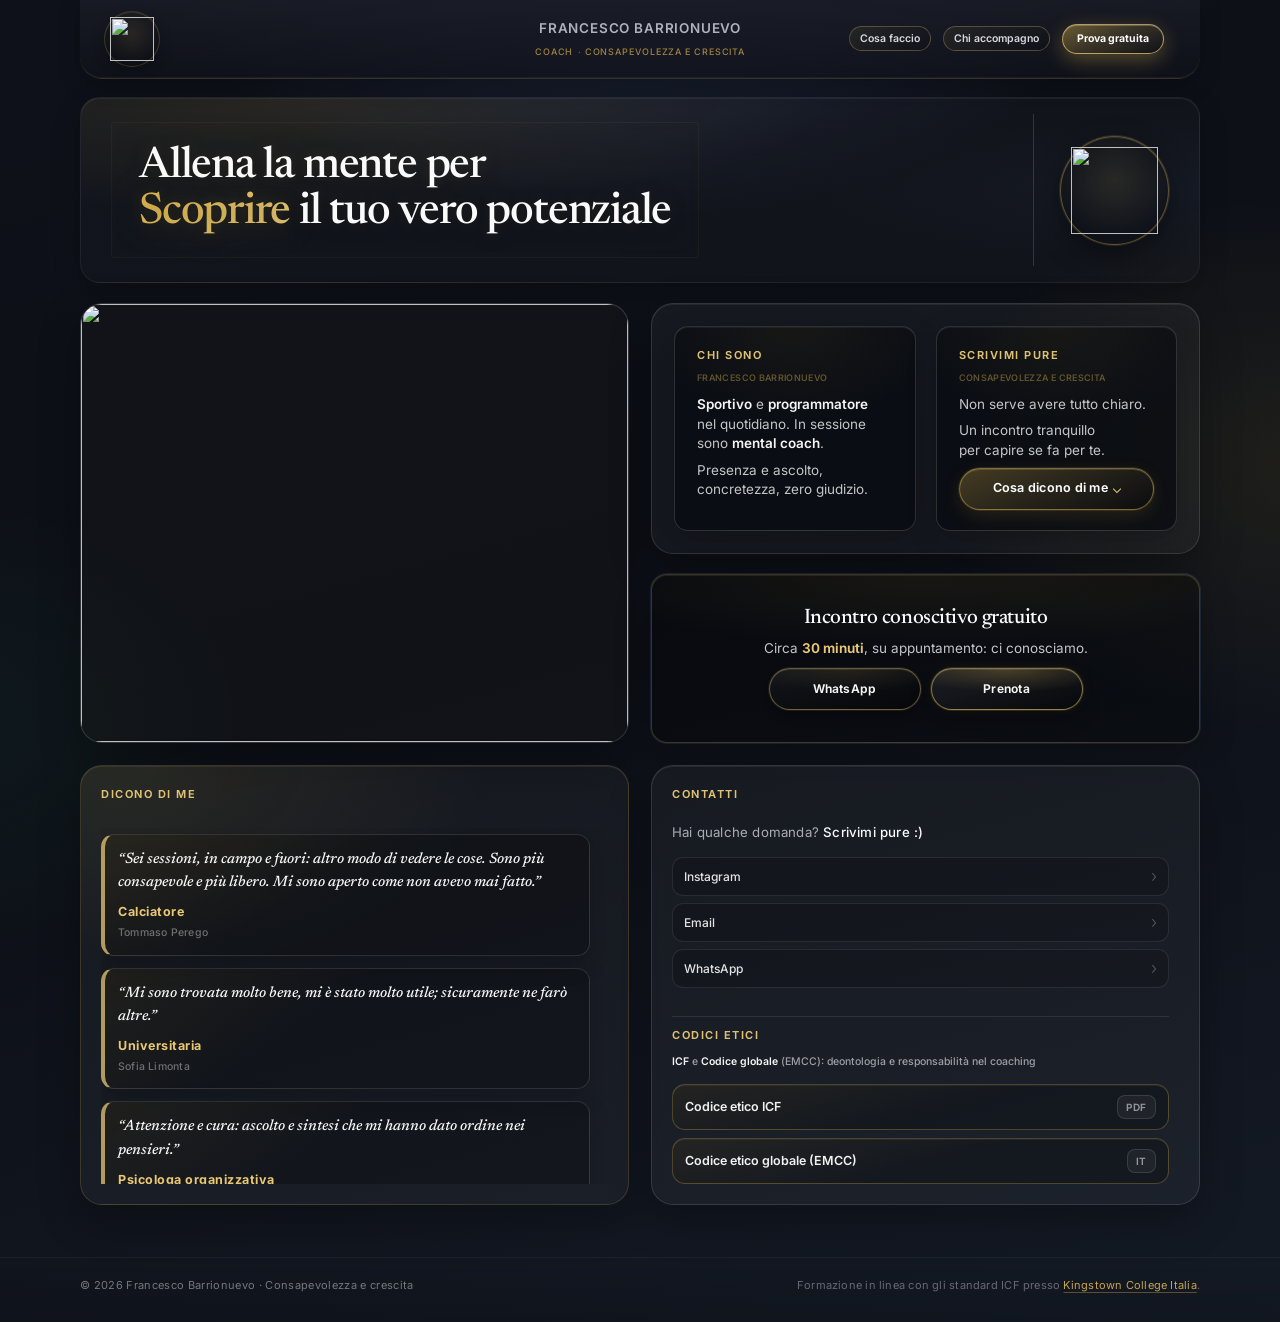
==== index.html @ d9c4b604 "Add files via upload" ====
<!doctype html>
<html lang="it">
  <head>
    <meta charset="UTF-8" />
    <meta name="viewport" content="width=device-width, initial-scale=1.0" />
    <meta
      name="description"
      content="Francesco Barrionuevo Coach: consapevolezza e crescita. Primo incontro conoscitivo gratuito, circa 30 minuti."
    />
    <meta name="theme-color" content="#0e1119" />
    <meta name="color-scheme" content="dark" />
    <meta name="application-name" content="Francesco Barrionuevo Coach" />
    <meta name="apple-mobile-web-app-title" content="Francesco Barrionuevo Coach" />

    <title>Francesco Barrionuevo Coach</title>

    <link rel="manifest" href="./site.webmanifest" />
    <link rel="icon" href="./assets/icon-48.png" type="image/png" sizes="48x48" />
    <link rel="icon" href="./assets/icon-32.png" type="image/png" sizes="32x32" />
    <link rel="icon" href="./assets/favicon.svg" type="image/svg+xml" sizes="any" />
    <link rel="apple-touch-icon" href="./assets/icon-180.png" sizes="180x180" />

    <meta property="og:type" content="website" />
    <meta property="og:url" content="https://francescobarrionuevomentalcoach.netlify.app/" />
    <meta property="og:title" content="Francesco Barrionuevo Coach" />
    <meta property="og:description" content="Francesco Barrionuevo Coach: consapevolezza e crescita. Primo incontro conoscitivo gratuito." />
    <meta property="og:image" content="https://francescobarrionuevomentalcoach.netlify.app/assets/og-share.png?v=3" />
    <meta property="og:image:type" content="image/png" />
    <meta property="og:image:width" content="1200" />
    <meta property="og:image:height" content="630" />
    <meta
      property="og:image:alt"
      content="Francesco Barrionuevo Coach — consapevolezza e crescita"
    />
    <meta name="twitter:card" content="summary_large_image" />
    <meta name="twitter:image" content="https://francescobarrionuevomentalcoach.netlify.app/assets/og-share.png?v=3" />

    <link rel="preconnect" href="https://fonts.googleapis.com" />
    <link rel="preconnect" href="https://fonts.gstatic.com" crossorigin />
    <link
      href="https://fonts.googleapis.com/css2?family=Inter:wght@300;400;500;600&family=Newsreader:opsz,wght@6..72,300;6..72,400;6..72,500&display=swap"
      rel="stylesheet"
    />

    <link rel="stylesheet" href="styles.css" />
  </head>
  <body class="page-poster">
    <a class="skip-link" href="#contenuto">Salta al contenuto</a>

    <header class="site-header site-header--poster">
      <div class="container header-inner">
        <div class="header-brandCluster">
          <a
            class="brand-mark logo-sigillo logo-sigillo--header"
            href="#top"
            aria-label="Francesco Barrionuevo Coach, marchio · inizio pagina"
          >
            <img
              class="brand__logo"
              src="assets/logo-barrionuevo.png"
              alt=""
              width="70"
              height="70"
              decoding="async"
            />
          </a>
          <a class="brand" href="#top" aria-label="Francesco Barrionuevo Coach · inizio pagina">
            <span class="brand__text">
              <span class="brand__name">Francesco Barrionuevo</span>
              <span class="brand__meta">
                <span class="brand__role">Coach</span>
                <span class="brand__metaDot" aria-hidden="true">·</span>
                <span class="brand__tagline">Consapevolezza e crescita</span>
              </span>
            </span>
          </a>
        </div>

        <div class="header-end">
          <button
            type="button"
            class="nav__cta header-cose-cta"
            data-coach-what-open
            aria-haspopup="dialog"
            aria-controls="coachWhatDialog"
          >
            Cosa faccio
          </button>
          <button
            type="button"
            class="nav__cta header-perchi-cta"
            data-coach-audience-open
            aria-haspopup="dialog"
            aria-controls="coachAudienceDialog"
          >
            Chi accompagno
          </button>
          <a class="nav__cta header-prova-cta" href="#agenda" data-prova-gratis>Prova gratuita</a>
          <nav class="nav" aria-label="Navigazione principale">
            <button
              class="nav__toggle"
              type="button"
              aria-expanded="false"
              aria-controls="navMenu"
              aria-label="Apri il menu di navigazione"
            >
              <span class="nav__toggleLabel" data-nav-toggle-label>Menu</span>
              <span class="nav__toggleChevron" aria-hidden="true"></span>
            </button>

            <div
              id="navMenu"
              class="nav__menu nav__menu--sheet"
              data-state="closed"
              role="dialog"
              aria-modal="true"
              aria-label="Menu di navigazione"
            >
              <p class="nav__menu-kicker">Naviga</p>
              <ul class="nav__menu-list">
                <li>
                  <button type="button" class="nav__menu-item" data-coach-what-open>Cosa faccio</button>
                </li>
                <li>
                  <button type="button" class="nav__menu-item" data-coach-audience-open>Chi accompagno</button>
                </li>
                <li><a class="nav__menu-item" href="#dicono-di-me">Dicono di me</a></li>
                <li><a class="nav__menu-item" href="#contatti">Contatti</a></li>
              </ul>
            </div>
          </nav>
        </div>
      </div>
    </header>

    <div class="nav__backdrop" data-nav-backdrop hidden aria-hidden="true"></div>

    <main id="contenuto">
      <section id="top" class="poster">
        <div class="container poster__inner reveal">
          <header class="poster__masthead">
            <div class="poster__hero-lockup">
              <div class="poster__masthead-copy">
                <div class="poster__title-frame" data-title-beam>
                  <h1 class="poster__title">
                    Allena la mente per<br />
                    <span class="accent">Scoprire</span> il tuo vero potenziale
                  </h1>
                </div>
              </div>
              <div class="poster__hero-signature">
                <button
                  type="button"
                  class="poster__masthead-logo-link"
                  data-logo-story-open
                  aria-haspopup="dialog"
                  aria-controls="logoStoryDialog"
                  aria-label="Tocca il logo per scoprirne il significato"
                >
                  <span class="logo-sigillo logo-sigillo--hero">
                    <img
                      class="poster__masthead-logo"
                      src="assets/logo-barrionuevo.png"
                      alt=""
                      width="176"
                      height="176"
                      decoding="async"
                    />
                  </span>
                </button>
              </div>
            </div>
          </header>

          <div class="poster__quad">
            <div class="poster__quad-cell poster__quad-cell--media">
              <div
                class="hero-life-carousel"
                data-hero-life-carousel
                role="region"
                aria-roledescription="carosello"
                aria-label="Foto personale"
                tabindex="0"
              >
                <div class="hero-life-carousel__viewport">
                  <div class="hero-life-carousel__track" data-hero-life-track>
                    <figure class="hero-life-carousel__slide hero-life-carousel__slide--solo">
                      <img
                        src="foto/FraSolitario.jpeg"
                        alt=""
                        width="1200"
                        height="800"
                        loading="eager"
                        decoding="async"
                        fetchpriority="high"
                      />
                    </figure>
                  </div>
                </div>
                <button
                  type="button"
                  class="hero-life-carousel__btn hero-life-carousel__btn--prev"
                  data-hero-life-prev
                  aria-label="Scatto precedente"
                >
                  <span aria-hidden="true">‹</span>
                </button>
                <button
                  type="button"
                  class="hero-life-carousel__btn hero-life-carousel__btn--next"
                  data-hero-life-next
                  aria-label="Scatto successivo"
                >
                  <span aria-hidden="true">›</span>
                </button>
              </div>
            </div>

            <div class="poster__intro-stack">
              <div class="poster__quad-cell poster__quad-cell--intro">
                <div class="poster__intro-scroll">
                  <div class="poster__intro-split">
                    <div class="poster__mini-quad poster__mini-quad--chi">
                      <p class="poster__hint poster__hint--quad poster__hint--intro">Chi sono</p>
                      <div class="poster__mini-quad-body">
                        <div class="poster__mini-quad-lead poster__mini-quad-lead--chi">
                          <span class="poster__mini-quad-role">Francesco Barrionuevo</span>
                        </div>
                        <p class="poster__mini-quad-deck poster__mini-quad-deck--chi">
                          <span class="poster__mini-quad-deck-line"
                            ><span class="poster__mini-quad-deck-w">Sportivo</span> e
                            <span class="poster__mini-quad-deck-w">programmatore</span> nel quotidiano. In sessione sono
                            <span class="poster__mini-quad-deck-w">mental coach</span>.</span>
                          <span class="poster__mini-quad-deck-line">Presenza e ascolto, concretezza, zero giudizio.</span>
                        </p>
                      </div>
                    </div>
                    <div class="poster__mini-quad poster__mini-quad--cosa">
                      <p class="poster__hint poster__hint--quad poster__hint--intro">Scrivimi pure</p>
                      <div class="poster__mini-quad-body">
                        <div class="poster__mini-quad-lead poster__mini-quad-lead--cosa">
                          <span class="poster__mini-quad-role">Consapevolezza e crescita</span>
                        </div>
                        <p class="poster__mini-quad-deck poster__mini-quad-deck--cosa">
                          <span class="poster__mini-quad-deck-line">Non serve avere tutto chiaro.</span>
                          <span class="poster__mini-quad-deck-line">Un incontro tranquillo per capire se fa per te.</span>
                          <a
                            class="poster__tile poster__tile--proof poster__tile--in-deck"
                            href="#dicono-di-me"
                            aria-label="Vai alla sezione Cosa dicono di me"
                          >
                            <span class="poster__tile-proof__inner">
                              <span class="poster__tile-proof__text">Cosa dicono di me</span>
                              <span class="poster__tile-proof__chevron" aria-hidden="true"></span>
                            </span>
                          </a>
                        </p>
                      </div>
                    </div>
                  </div>
                </div>
              </div>
              <div class="poster__intro-agenda">
                <div id="agenda" class="poster__card" aria-labelledby="agenda-heading" tabindex="-1">
                  <p id="agenda-heading" class="poster__card-k">Incontro conoscitivo gratuito</p>
                  <p class="poster__card-sub">
                    Circa <span class="poster__card-sub-w">30 minuti</span>, su appuntamento: ci conosciamo.
                  </p>
                  <div class="poster__card-actions">
                    <a
                      class="poster__tile poster__tile--wa"
                      href="#"
                      data-wa-b64="MzkzNDgzNjQxNDE0"
                      target="_blank"
                      rel="noreferrer"
                      aria-label="Scrivimi su WhatsApp dall’incontro conoscitivo gratuito"
                    >
                      WhatsApp
                    </a>
                    <a
                      class="poster__tile poster__tile--book"
                      href="https://calendar.app.google/RmQDwyRKrJizeZAeA"
                      target="_blank"
                      rel="noreferrer"
                    >
                      Prenota
                    </a>
                  </div>
                </div>
              </div>
            </div>

            <div id="dicono-di-me" class="poster__quad-cell poster__quad-cell--feedback" aria-label="Dicono di me">
              <p class="poster__hint poster__hint--quad" id="feedback-heading">Dicono di me</p>
              <div class="poster__feedback" role="region" aria-labelledby="feedback-heading">
                <figure class="poster__quote">
                  <blockquote>
                    “Sei sessioni, in campo e fuori: altro modo di vedere le cose. Sono più consapevole e più libero. Mi sono aperto come non avevo mai fatto.”
                  </blockquote>
                  <figcaption class="poster__quote-cap">
                    <span class="poster__quote-role">Calciatore</span>
                    <span class="poster__quote-name">Tommaso Perego</span>
                  </figcaption>
                </figure>
                <figure class="poster__quote">
                  <blockquote>
                    “Mi sono trovata molto bene, mi è stato molto utile; sicuramente ne farò altre.”
                  </blockquote>
                  <figcaption class="poster__quote-cap">
                    <span class="poster__quote-role">Universitaria</span>
                    <span class="poster__quote-name">Sofia Limonta</span>
                  </figcaption>
                </figure>
                <figure class="poster__quote">
                  <blockquote>“Attenzione e cura: ascolto e sintesi che mi hanno dato ordine nei pensieri.”</blockquote>
                  <figcaption class="poster__quote-cap">
                    <span class="poster__quote-role">Psicologa organizzativa</span>
                    <span class="poster__quote-name">Francesca</span>
                  </figcaption>
                </figure>
                <figure class="poster__quote">
                  <blockquote>
                    “Presenza vera: si sente che ci tieni, non che ‘è solo un lavoro’. Risultati già da subito.”
                  </blockquote>
                  <figcaption class="poster__quote-cap">
                    <span class="poster__quote-role">Nuotatrice</span>
                    <span class="poster__quote-name">Sofia Bossi</span>
                  </figcaption>
                </figure>
                <figure class="poster__quote">
                  <blockquote>“Sono più felice e ho tolto un peso enorme dentro di me.”</blockquote>
                  <figcaption class="poster__quote-cap">
                    <span class="poster__quote-role">Meccanico</span>
                    <span class="poster__quote-name">Simone Bettonagli</span>
                  </figcaption>
                </figure>
                <figure class="poster__quote">
                  <blockquote>
                    “Da restia ad ascoltata: più nel processo che nel risultato, più presente. Una presenza che non dà nulla per scontato.”
                  </blockquote>
                  <figcaption class="poster__quote-cap">
                    <span class="poster__quote-role">Powerlifter</span>
                    <span class="poster__quote-name">Alice Pozzi</span>
                  </figcaption>
                </figure>
                <figure class="poster__quote">
                  <blockquote>
                    “Francesco è stato molto d’aiuto, non solo per quello che era il mio obiettivo reale nello studio, ma anche come allenatore di vita.”
                  </blockquote>
                  <figcaption class="poster__quote-cap">
                    <span class="poster__quote-role">Studente informatico</span>
                    <span class="poster__quote-name">Gabriele Serughetti</span>
                  </figcaption>
                </figure>
                <figure class="poster__quote">
                  <blockquote>
                    “Conosco Fra da quando siamo piccoli ed ha sempre avuto a cuore l’emotività delle persone. Ho consigliato a diversi amici di intraprendere questo percorso, fatelo anche voi!”
                  </blockquote>
                  <figcaption class="poster__quote-cap">
                    <span class="poster__quote-role">Coach</span>
                    <span class="poster__quote-name">Matteo Daminelli</span>
                  </figcaption>
                </figure>
              </div>
            </div>

            <div id="contatti" class="poster__quad-cell poster__quad-cell--contact poster__contact">
              <p class="poster__hint poster__hint--quad">Contatti</p>
              <p class="poster__contact-invite">
                Hai qualche domanda? <span class="poster__contact-invite-highlight">Scrivimi pure :)</span>
              </p>
              <ul class="poster__contact-list">
                <li>
                  <a
                    class="poster__contact-row poster__contact-row--chevron"
                    href="https://www.instagram.com/frabarrio/"
                    target="_blank"
                    rel="noreferrer"
                    id="instagramLink"
                  >
                    <span class="poster__contact-row-label">Instagram</span>
                  </a>
                </li>
                <li>
                  <a
                    class="poster__contact-row poster__contact-row--chevron"
                    href="#"
                    id="emailLink"
                    data-mail-b64="ZnJhbmNpLmJhcnJpb251ZXZvQGdtYWlsLmNvbQ=="
                    aria-label="Scrivimi via email"
                  >
                    <span class="poster__contact-row-label">Email</span>
                  </a>
                </li>
                <li>
                  <a
                    class="poster__contact-row poster__contact-row--chevron"
                    href="#"
                    id="whatsappLink"
                    data-wa-b64="MzkzNDgzNjQxNDE0"
                    target="_blank"
                    rel="noreferrer"
                    aria-label="Scrivimi su WhatsApp"
                  >
                    <span class="poster__contact-row-label">WhatsApp</span>
                  </a>
                </li>
              </ul>

              <div id="codici-etici" class="poster__contact-contract" aria-label="Codici etici professionali">
                <p class="poster__hint poster__hint--quad poster__hint--contract-inline">Codici etici</p>
                <div class="poster__contract">
                  <p class="poster__contract-lead">
                    <span class="poster__contract-lead-w">ICF</span> e
                    <span class="poster__contract-lead-w">Codice globale</span> (EMCC): deontologia e responsabilità
                    nel coaching
                  </p>
                  <div class="poster__contract-cta-stack">
                    <a
                      class="poster__contract-cta"
                      href="https://www.coachingfederation.it/wp-content/uploads/2025/05/Codice-Etico-ICF-2025-Ita.pdf"
                      target="_blank"
                      rel="noopener noreferrer"
                      aria-label="Scarica o apri il Codice etico ICF 2025 in italiano (PDF, nuova scheda)"
                    >
                      <span class="poster__contract-cta-label">Codice etico ICF</span>
                      <span class="poster__contract-cta-badge">PDF</span>
                    </a>
                    <a
                      class="poster__contract-cta"
                      href="https://www.emccitalia.it/codice-etico/"
                      target="_blank"
                      rel="noopener noreferrer"
                      aria-label="Apri il Codice etico globale in italiano su EMCC Italia (nuova scheda)"
                    >
                      <span class="poster__contract-cta-label">Codice etico globale (EMCC)</span>
                      <span class="poster__contract-cta-badge">IT</span>
                    </a>
                  </div>
                </div>
              </div>
            </div>

          </div>
        </div>
      </section>
    </main>

    <footer class="footer footer--poster">
      <div class="container footer-inner footer-inner--poster">
        <p class="footer__small footer__poster-copy">
          © <span id="year"></span> Francesco Barrionuevo · Consapevolezza e crescita
        </p>
        <p class="footer__small footer__poster-school">
          Formazione in linea con gli standard ICF presso&nbsp;<a
            class="footer__school-link"
            href="https://kingstowncollege.it/"
            target="_blank"
            rel="noreferrer"
            >Kingstown College Italia</a>.
        </p>
      </div>
    </footer>

    <dialog id="logoStoryDialog" class="logo-story" aria-labelledby="logoStoryTitle" aria-describedby="logoStoryDesc">
      <button type="button" class="logo-story__close" data-logo-story-close aria-label="Chiudi">
        <span aria-hidden="true">×</span>
      </button>
      <div class="logo-story__layout">
        <figure class="logo-story__figure">
          <img
            class="logo-story__img"
            src="assets/logo-barrionuevo.png"
            alt=""
            width="240"
            height="240"
            decoding="async"
          />
        </figure>
        <div class="logo-story__copy" id="logoStoryDesc">
          <p class="logo-story__kicker">Il logo</p>
          <h2 id="logoStoryTitle" class="logo-story__title">Movimento, slancio, obiettivo</h2>
          <p class="logo-story__lead">
            Una persona in movimento che punta a un traguardo e ci arriva: non per caso, ma con impegno e continuità.
          </p>
          <ul class="logo-story__points">
            <li>
              <strong>La figura dorata</strong> sei tu nel fare: presenza, azione, nessuna posa fissa.
            </li>
            <li>
              <strong>L’arco blu</strong> è lo slancio, la spinta che nasce dal lavoro quotidiano, anche quando è faticoso.
            </li>
            <li>
              <strong>Il punto in alto</strong> è l’obiettivo: chiaro, lontano abbastanza da richiedere un percorso, vicino abbastanza da sentirlo possibile.
            </li>
          </ul>
          <p class="logo-story__close-note">
            È il filo che unisce sport, studio e coaching: mettere la mente in movimento verso ciò che conta, fino a raggiungerlo.
          </p>
        </div>
      </div>
    </dialog>

    <dialog id="coachWhatDialog" class="logo-story logo-story--solo" aria-labelledby="coachWhatTitle" aria-describedby="coachWhatDesc">
      <button type="button" class="logo-story__close" data-coach-what-close aria-label="Chiudi">
        <span aria-hidden="true">×</span>
      </button>
      <div class="logo-story__solo" id="coachWhatDesc">
        <section class="logo-story__section logo-story__section--what" aria-labelledby="coachWhatTitle">
          <p class="logo-story__kicker">Il coaching</p>
          <h2 id="coachWhatTitle" class="logo-story__title">Cosa faccio</h2>
          <p class="logo-story__lead logo-story__lead--panel">
            Ti accompagno a scoprire il tuo <strong>vero potenziale</strong>, nella vita di tutti i giorni.
          </p>
          <div class="logo-story__what-grid">
            <article class="logo-story__what-card logo-story__what-card--scope">
              <span class="logo-story__what-tag">Cos’è</span>
              <p class="logo-story__what-copy">
                Non è terapia né consulenza: lavoriamo sul presente e sul futuro, con obiettivi e passi concreti.
              </p>
            </article>
            <article class="logo-story__what-card logo-story__what-card--focus">
              <span class="logo-story__what-tag">Al centro</span>
              <p class="logo-story__what-copy">
                Come mental coach metto al centro la <strong>mente in azione</strong>:
              </p>
              <ul class="logo-story__what-pillars" aria-label="Aree di lavoro">
                <li>focus</li>
                <li>fiducia</li>
                <li>pressione</li>
                <li>abitudini</li>
                <li>scelte</li>
              </ul>
            </article>
          </div>
          <p class="logo-story__text logo-story__text--last logo-story__text--note logo-story__text--partnership">
            Il coaching è una partnership: insieme definiamo dove vuoi arrivare e come muoverti per farlo davvero.
          </p>
        </section>
      </div>
    </dialog>

    <dialog id="coachAudienceDialog" class="logo-story logo-story--solo" aria-labelledby="coachAudienceTitle" aria-describedby="coachAudienceDesc">
      <button type="button" class="logo-story__close" data-coach-audience-close aria-label="Chiudi">
        <span aria-hidden="true">×</span>
      </button>
      <div class="logo-story__solo" id="coachAudienceDesc">
        <section class="logo-story__section logo-story__section--audience" aria-labelledby="coachAudienceTitle">
          <p class="logo-story__kicker">Chi accompagno</p>
          <h2 id="coachAudienceTitle" class="logo-story__title">Ambienti diversi, stesso metodo</h2>
          <p class="logo-story__lead logo-story__lead--panel">
            Lavoro con persone in contesti molto diversi, sport, studio, lavoro: ciò che cambia è la
            situazione, non il bisogno di <strong>chiarezza</strong> e <strong>slancio</strong>.
          </p>
          <ul class="logo-story__audience" aria-label="Esempi di percorsi">
            <li class="logo-story__audience-item logo-story__audience-item--sport">
              <span class="logo-story__audience-tag">Sport e squadra</span>
              <span class="logo-story__audience-desc">Calciatori, atleti, chi vive la pressione del risultato</span>
            </li>
            <li class="logo-story__audience-item logo-story__audience-item--study">
              <span class="logo-story__audience-tag">Università e studio</span>
              <span class="logo-story__audience-desc">Studenti, esami, organizzazione e motivazione</span>
            </li>
            <li class="logo-story__audience-item logo-story__audience-item--work">
              <span class="logo-story__audience-tag">Lavoro e organizzazioni</span>
              <span class="logo-story__audience-desc">Professionisti, team, ruoli e responsabilità</span>
            </li>
            <li class="logo-story__audience-item logo-story__audience-item--shift">
              <span class="logo-story__audience-tag">Scelte e transizioni</span>
              <span class="logo-story__audience-desc">Quando serve mettere ordine prima di decidere</span>
            </li>
          </ul>
          <p class="logo-story__text logo-story__text--last logo-story__text--note">
            Non serve avere un «problema»: basta voler migliorare qualcosa che già senti importante.
          </p>
        </section>
      </div>
    </dialog>

<div id="chemistryBackdrop" class="chemistry-backdrop" hidden aria-hidden="true"></div>
    <div
      id="chemistryAnnounce"
      class="chemistry-announce"
      role="status"
      aria-live="polite"
      aria-atomic="true"
      hidden
    ></div>

    <script src="script.js" defer></script>
  </body>
</html>
---- styles.css ----
.photo-float {
  margin: 0;
  border-radius: var(--radius2);
  overflow: hidden;
  border: 1px solid rgba(255, 255, 255, 0.12);
  background: rgba(255, 255, 255, 0.03);
  box-shadow: var(--shadow);
  aspect-ratio: 16 / 10;
}

.photo-float__img {
  display: block;
  width: 100%;
  height: 100%;
  object-fit: cover;
  object-position: 50% 35%;
  filter: saturate(1.05) contrast(1.02);
}

.photo-float--steps {
  width: min(820px, 100%);
  margin: 12px auto 10px;
  aspect-ratio: 16 / 9;
}

.photo-float--wide {
  width: min(680px, 100%);
  margin: 12px auto 0;
  aspect-ratio: 16 / 9;
}

#chi-sono .photo-float--wide {
  margin-top: 12px;
}

.stack {
  display: grid;
  gap: 14px;
  align-content: start;
}

/* Chi sono: allineamento visivo (niente “scalini”) */
#chi-sono .section-head,
#chi-sono .stack {
  margin-top: 0;
}

#chi-sono .card p:first-child {
  margin-top: 0;
}

#chi-sono .card p:last-child {
  margin-bottom: 0;
}

.feedback-media {
  display: grid;
  justify-items: start;
  margin: 12px 0 2px;
}

/* Place the image directly under the "Chi sono" section */
#chi-sono .photo-float--wide {
  margin-top: 12px;
}

.photo-float__img--group {
  object-position: 50% 30%;
}

.photo-float__img--action {
  object-position: 48% 55%;
}

@media (max-width: 920px) {
  .photo-float {
    aspect-ratio: 16 / 11;
  }
  .photo-float--steps {
    width: 100%;
    margin: 14px 0 10px;
    aspect-ratio: 16 / 10;
  }
  .photo-float--wide {
    width: 100%;
    margin-top: 12px;
    aspect-ratio: 16 / 10;
  }
  .feedback-media {
    margin-top: 10px;
  }
}
/* Minimal, calm, modern. */
:root {
  /* Warm dark theme */
  /* Dark, but not black (more "clear mind") */
  --bg: #0e1119;
  --bg2: #141a25;
  --card: rgba(255, 255, 255, 0.06);
  --card2: rgba(255, 255, 255, 0.09);
  --text: rgba(255, 255, 255, 0.92);
  --muted: rgba(255, 255, 255, 0.72);
  --muted2: rgba(255, 255, 255, 0.56);
  --border: rgba(255, 255, 255, 0.12);
  --shadow: 0 18px 50px rgba(0, 0, 0, 0.45);
  --bar-bg: rgba(7, 6, 5, 0.62);

  /* Accents (warm, readable on dark) */
  --accent: #e0b84e; /* oro caldo */
  --accent2: #f1d07a; /* oro chiaro */
  --accent3: #1f8a7a;
  --good: #39d39b;
  --warn: #e0b84e;
  --hot: #e05252;

  --radius: 18px;
  --radius2: 26px;
  --container: 1120px;

  --sans: Inter, system-ui, -apple-system, Segoe UI, Roboto, Arial, sans-serif;
  --serif: Newsreader, ui-serif, Georgia, "Times New Roman", serif;
}

*,
*::before,
*::after {
  box-sizing: border-box;
}

html {
  scroll-behavior: smooth;
  background-color: var(--bg2);
}

body {
  margin: 0;
  font-family: var(--sans);
  color: var(--text);
  background: radial-gradient(1200px 900px at 15% -10%, rgba(122, 162, 255, 0.22), transparent 60%),
    radial-gradient(900px 700px at 92% 10%, rgba(31, 138, 122, 0.16), transparent 60%),
    radial-gradient(900px 700px at 85% 0%, rgba(224, 184, 78, 0.18), transparent 55%),
    linear-gradient(180deg, var(--bg), var(--bg2));
  min-height: 100vh;
  line-height: 1.6;
}

a {
  color: inherit;
  text-decoration: none;
}

.link {
  color: rgba(241, 208, 122, 0.92);
  text-decoration: underline;
  text-underline-offset: 3px;
}

.link:hover {
  color: rgba(241, 208, 122, 1);
}

.link--subtle {
  font-size: 13px;
  color: rgba(255, 255, 255, 0.62);
  text-decoration: none;
}

.link--subtle:hover {
  color: rgba(241, 208, 122, 0.95);
  text-decoration: underline;
  text-underline-offset: 3px;
}

strong {
  font-weight: 700;
  color: rgba(255, 255, 255, 0.96);
}

/* More visible emphasis on dark background (subtle highlight) */
strong {
  text-shadow: 0 0 18px rgba(224, 184, 78, 0.12);
}

.container {
  width: min(var(--container), calc(100% - 44px));
  margin: 0 auto;
}

.skip-link {
  position: absolute;
  left: -9999px;
  top: 0;
  background: #000;
  color: #fff;
  padding: 10px 12px;
  border-radius: 12px;
  z-index: 999;
}
.skip-link:focus {
  left: 14px;
  top: 14px;
}

.site-header {
  position: sticky;
  top: 0;
  z-index: 50;
  background: var(--bar-bg);
  border-bottom: 1px solid rgba(255, 255, 255, 0.08);
  backdrop-filter: blur(12px);
}

.header-inner {
  display: flex;
  align-items: center;
  justify-content: space-between;
  padding: 11px 0;
}

.brand {
  display: inline-flex;
  gap: 7px;
  align-items: center;
}

.brand__logo {
  width: 40px;
  height: 40px;
  display: inline-block;
  object-fit: contain;
  opacity: 0.98;
}

.brand__text {
  display: flex;
  flex-direction: column;
  align-items: flex-start;
  gap: 3px;
  min-width: 0;
  line-height: 1.22;
}

.brand__name {
  margin: 0;
  padding: 0;
  font-family: var(--sans);
  font-weight: 600;
  font-size: 13px;
  letter-spacing: 0.06em;
  text-transform: uppercase;
  color: rgba(255, 255, 255, 0.97);
  white-space: nowrap;
}

.brand__meta {
  display: inline-flex;
  align-items: center;
  flex-wrap: wrap;
  gap: 0 5px;
  font-family: var(--sans);
  font-size: 11px;
  font-weight: 500;
  letter-spacing: 0.11em;
  text-transform: uppercase;
  color: rgba(255, 255, 255, 0.48);
}

.brand__metaDot {
  color: rgba(224, 184, 78, 0.65);
  font-weight: 400;
  letter-spacing: 0;
  text-transform: none;
  padding: 0 1px;
  font-size: 1.15em;
  line-height: 1;
}

.brand__role {
  margin: 0;
  padding: 0;
  border: none;
  background: none;
  border-radius: 0;
  font: inherit;
  color: rgba(255, 255, 255, 0.58);
  white-space: nowrap;
}

.brand__tagline {
  margin: 0;
  padding: 0;
  font: inherit;
  color: rgba(255, 255, 255, 0.46);
  white-space: nowrap;
}

.nav {
  display: flex;
  align-items: center;
  gap: 12px;
}

.nav__toggle {
  display: none;
  align-items: center;
  gap: 10px;
  border: 1px solid rgba(255, 255, 255, 0.14);
  background: rgba(255, 255, 255, 0.04);
  color: rgba(255, 255, 255, 0.86);
  padding: 10px 12px;
  border-radius: 999px;
  cursor: pointer;
}

.nav__toggleIcon {
  width: 18px;
  height: 2px;
  background: rgba(255, 255, 255, 0.78);
  display: inline-block;
  position: relative;
}
.nav__toggleIcon::before,
.nav__toggleIcon::after {
  content: "";
  position: absolute;
  left: 0;
  width: 18px;
  height: 2px;
  background: rgba(255, 255, 255, 0.78);
}
.nav__toggleIcon::before {
  top: -6px;
}
.nav__toggleIcon::after {
  top: 6px;
}

/* Pulsante menu mobile: testo + chevron (niente hamburger) */
.nav__toggleChevron {
  width: 7px;
  height: 7px;
  flex-shrink: 0;
  border-right: 1.5px solid currentColor;
  border-bottom: 1.5px solid currentColor;
  transform: rotate(45deg) translateY(-1px);
  transition: transform 0.22s ease;
  opacity: 0.9;
}

.nav__toggle[aria-expanded="true"] .nav__toggleChevron {
  transform: rotate(-135deg) translateY(1px);
}

.nav__backdrop {
  position: fixed;
  inset: 0;
  /* Sotto header (50): scurisce solo il contenuto, non barra né tendina */
  z-index: 45;
  border: none;
  padding: 0;
  margin: 0;
  background: linear-gradient(
    175deg,
    rgba(6, 9, 18, 0.42) 0%,
    rgba(2, 4, 10, 0.5) 45%,
    rgba(2, 4, 10, 0.56) 100%
  );
  backdrop-filter: blur(5px);
  -webkit-backdrop-filter: blur(5px);
  cursor: pointer;
}

.nav__backdrop[hidden] {
  display: none !important;
}

body.nav-sheet-open {
  overflow: hidden;
}

/* Menu aperto: barra e tendina sopra il velo, barra nitida */
body.page-poster.nav-sheet-open .site-header--poster {
  z-index: 56;
  background: linear-gradient(180deg, rgba(22, 24, 34, 0.97) 0%, rgba(14, 16, 24, 0.96) 100%);
  backdrop-filter: blur(16px);
  -webkit-backdrop-filter: blur(16px);
  box-shadow:
    0 8px 28px rgba(0, 0, 0, 0.35),
    inset 0 -1px 0 rgba(224, 184, 78, 0.12);
}

body.page-poster .nav__backdrop:not([hidden]) {
  display: block !important;
  z-index: 45;
  background: linear-gradient(
    175deg,
    rgba(8, 11, 20, 0.38) 0%,
    rgba(2, 4, 10, 0.48) 50%,
    rgba(2, 4, 10, 0.54) 100%
  );
  backdrop-filter: blur(6px);
  -webkit-backdrop-filter: blur(6px);
  animation: navBackdropIn 0.3s ease-out;
}

/* Blocco scroll pagina sotto modali / menu (telefono, soprattutto iOS) */
html.site-scroll-lock,
body.site-scroll-lock {
  overflow: hidden;
  overscroll-behavior: none;
}

body.site-scroll-lock {
  position: fixed;
  width: 100%;
  left: 0;
  right: 0;
}

/* Telefono: niente body position:fixed (rompe il menu fixed su iOS dopo anchor #) */
@media (max-width: 1099px) {
  body.site-scroll-lock {
    position: relative;
    top: auto !important;
    width: 100%;
  }
}

.logo-story[open] {
  overscroll-behavior: contain;
  -webkit-overflow-scrolling: touch;
}

.nav__menu--sheet .nav__menu-kicker {
  margin: 0 0 10px;
  padding: 0 4px;
  font-size: 10px;
  font-weight: 650;
  letter-spacing: 0.16em;
  text-transform: uppercase;
  color: rgba(224, 184, 78, 0.72);
}

.nav__menu--sheet .nav__menu-list {
  list-style: none;
  margin: 0;
  padding: 0;
  display: flex;
  flex-direction: column;
  gap: 0;
}

.nav__menu--sheet .nav__menu-list li {
  margin: 0;
  border-bottom: 1px solid rgba(255, 255, 255, 0.08);
}

.nav__menu--sheet .nav__menu-list li:last-child {
  border-bottom: none;
}

.nav__menu--sheet .nav__menu-item {
  display: flex;
  align-items: center;
  width: 100%;
  min-height: 42px;
  padding: 10px 6px 10px 10px;
  border: none;
  border-radius: 0;
  background: transparent;
  font-family: var(--sans);
  font-size: 14px;
  font-weight: 500;
  letter-spacing: 0.01em;
  line-height: 1.3;
  color: rgba(255, 255, 255, 0.92);
  text-decoration: none;
  text-align: left;
  cursor: pointer;
  appearance: none;
  -webkit-appearance: none;
  box-sizing: border-box;
  transition: color 0.15s ease, padding-left 0.15s ease;
}

.nav__menu--sheet .nav__menu-item::before {
  content: "";
  width: 3px;
  height: 1.1em;
  margin-right: 10px;
  border-radius: 2px;
  background: transparent;
  flex-shrink: 0;
  transition: background 0.15s ease;
}

.nav__menu--sheet .nav__menu-item:hover,
.nav__menu--sheet .nav__menu-item:focus-visible {
  color: rgba(241, 208, 122, 0.98);
  padding-left: 14px;
  outline: none;
}

.nav__menu--sheet .nav__menu-item:hover::before,
.nav__menu--sheet .nav__menu-item:focus-visible::before {
  background: rgba(241, 208, 122, 0.85);
}

.nav__menu {
  display: flex;
  align-items: center;
  gap: 18px;
}

.nav__link {
  font-size: 13px;
  color: rgba(255, 255, 255, 0.78);
  padding: 8px 10px;
  border-radius: 999px;
}
.nav__link:hover {
  background: rgba(255, 255, 255, 0.05);
  color: rgba(255, 255, 255, 0.92);
}

.nav__cta {
  font-size: 13px;
  padding: 10px 14px;
  border-radius: 999px;
  border: 1px solid rgba(199, 180, 138, 0.35);
  background: linear-gradient(135deg, rgba(199, 180, 138, 0.18), rgba(199, 180, 138, 0.08));
  color: rgba(255, 255, 255, 0.92);
}
.nav__cta:hover {
  border-color: rgba(199, 180, 138, 0.55);
}

.hero {
  padding: 64px 0 14px;
}

.hero--minimal {
  padding: 28px 0 6px;
}

.hero-simple {
  max-width: min(768px, 100%);
  margin: 0 auto;
  text-align: center;
}

.hero-simple__eyebrow {
  margin-bottom: 4px;
}

.hero-simple .hero-title {
  margin-left: auto;
  margin-right: auto;
}

.hero--minimal .hero-title--compact {
  font-size: clamp(26px, 4vw, 42px);
  margin: 0 0 6px;
  line-height: 1.07;
}

.hero-simple__tagline {
  margin: 0 auto 10px;
  font-size: 14px;
  line-height: 1.45;
  color: rgba(255, 255, 255, 0.78);
  max-width: 52ch;
}

.hero-simple__media {
  margin: 0 auto 12px;
  width: 100%;
}

@media (min-width: 480px) {
  .hero-simple__media {
    margin-left: -12px;
    margin-right: -12px;
    width: calc(100% + 24px);
    max-width: none;
  }
}

.hero-life-carousel {
  position: relative;
  outline: none;
  width: 100%;
  min-width: 0;
}

.hero-life-carousel:focus-visible {
  box-shadow: 0 0 0 2px rgba(224, 184, 78, 0.55);
  border-radius: 17px;
}

.hero-life-carousel__viewport {
  border-radius: 16px;
  overflow-x: hidden;
  overflow-y: hidden;
  scroll-behavior: auto;
  width: 100%;
  min-width: 0;
  display: flex;
  flex-direction: column;
  align-items: flex-start;
  border: 1px solid rgba(255, 255, 255, 0.12);
  background: radial-gradient(120% 180% at 50% 40%, rgba(35, 42, 58, 0.55), rgba(8, 10, 16, 0.92));
  box-shadow: 0 12px 36px rgba(0, 0, 0, 0.3);
}

.hero-life-carousel__track {
  display: flex;
  flex-direction: row;
  flex-wrap: nowrap;
  width: max-content;
  min-width: 0;
  min-height: 0;
  backface-visibility: hidden;
}

@media (prefers-reduced-motion: reduce) {
  .hero-life-carousel__viewport {
    scroll-behavior: auto;
  }
}

.hero-life-carousel__slide {
  flex: 0 0 100%;
  min-width: 100%;
  margin: 0;
  position: relative;
  height: clamp(104px, 18vw, 156px);
  overflow: hidden;
  box-sizing: border-box;
}

.hero-life-carousel__slide img {
  position: absolute;
  inset: 0;
  display: block;
  width: 100%;
  height: 100%;
  object-fit: cover;
  object-position: center center;
}

.hero-life-carousel__slide--field,
.hero-life-carousel__slide--credit,
.hero-life-carousel__slide--family {
  position: relative;
}

.hero-life-carousel__slide--credit img {
  object-fit: contain;
  background: #0a0c14;
}

/* Fascia solo dietro la scritta (altezza ≈ caption); non estendersi sulla foto */
.hero-life-carousel__field-badge,
.hero-life-carousel__couple-badge,
.hero-life-carousel__family-badge,
.hero-life-carousel__solo-badge,
.hero-life-carousel__credit-badge {
  position: absolute;
  left: 0;
  right: 0;
  bottom: 0;
  z-index: 2;
  margin: 0;
  padding: 9px 13px 8px;
  font-size: clamp(10px, 0.82vw, 11px);
  font-weight: 650;
  letter-spacing: 0.08em;
  text-transform: uppercase;
  text-align: center;
  color: rgba(255, 255, 255, 0.98);
  background: none;
  isolation: isolate;
  line-height: 1.35;
  text-shadow:
    0 1px 2px rgba(0, 0, 0, 0.92),
    0 1px 12px rgba(0, 0, 0, 0.55);
  pointer-events: none;
}

/* Didascalie in forma naturale (es. «Amore», «Riflettendo», «Squadra e gruppo») */
.hero-life-carousel__badge--sentence {
  text-transform: none;
  letter-spacing: 0.05em;
  font-weight: 600;
}

.hero-life-carousel__field-badge::before,
.hero-life-carousel__couple-badge::before,
.hero-life-carousel__family-badge::before,
.hero-life-carousel__solo-badge::before,
.hero-life-carousel__credit-badge::before {
  content: "";
  position: absolute;
  inset: 0;
  z-index: -1;
  border-radius: 0;
  background: linear-gradient(
    to top,
    rgba(0, 0, 0, 0.62) 0%,
    rgba(0, 0, 0, 0.28) 34%,
    rgba(0, 0, 0, 0.04) 68%,
    rgba(0, 0, 0, 0) 100%
  );
  backdrop-filter: blur(6px);
  -webkit-backdrop-filter: blur(6px);
  pointer-events: none;
}

.hero-life-carousel__slide--field img,
.hero-life-carousel__slide--couple img,
.hero-life-carousel__slide--family img,
.hero-life-carousel__slide--solo img,
.hero-life-carousel__slide--credit img {
  z-index: 0;
}

/* Calcio: inquadra solo il soggetto a sinistra (compagno avversario fuori campo) */
.hero-life-carousel__slide--field img {
  left: 0;
  top: 0;
  right: auto;
  bottom: 0;
  width: 200%;
  max-width: none;
  height: 100%;
  object-fit: cover;
  object-position: 26% 48%;
}

/* Coppia: centratura nel ritaglio (striscia/quadrante hero) */
.hero-life-carousel__slide--couple img {
  object-position: 50% 43%;
}

/* Famiglia: cover + ancoraggio a destra → si taglia la parte vuota a sinistra nella JPEG, gruppo più centrato nel quadrante */
.hero-life-carousel__slide--family img {
  object-fit: cover;
  object-position: 86% 44%;
  transform: none;
}

/* Momento di riflessione: soggetto e fulcro visivo al centro, leggero rialzo per il crop orizzontale */
.hero-life-carousel__slide--solo img {
  object-position: 50% 41%;
}

.hero-life-carousel__slide--group img {
  object-position: 50% 44%;
}

.hero-life-carousel__btn {
  position: absolute;
  top: 50%;
  transform: translateY(-50%);
  z-index: 2;
  width: 34px;
  height: 34px;
  border-radius: 999px;
  border: 1px solid rgba(255, 255, 255, 0.18);
  background: rgba(0, 0, 0, 0.45);
  color: rgba(255, 255, 255, 0.92);
  font-size: 20px;
  line-height: 1;
  cursor: pointer;
  display: grid;
  place-items: center;
  padding: 0;
  opacity: 0;
  transition: opacity 160ms ease, background 160ms ease, border-color 160ms ease;
}

.hero-life-carousel:hover .hero-life-carousel__btn,
.hero-life-carousel:focus-within .hero-life-carousel__btn {
  opacity: 1;
}

.hero-life-carousel__btn:hover {
  background: rgba(0, 0, 0, 0.62);
  border-color: rgba(224, 184, 78, 0.45);
}

.hero-life-carousel__btn--prev {
  left: 8px;
}

.hero-life-carousel__btn--next {
  right: 8px;
}

.hero-life-carousel:has(.hero-life-carousel__track > .hero-life-carousel__slide:only-child) .hero-life-carousel__btn {
  display: none;
}

.hero-life-carousel:has(.hero-life-carousel__track > .hero-life-carousel__slide:only-child) .hero-life-carousel__track {
  width: 100%;
}

.hero-life-carousel:has(.hero-life-carousel__track > .hero-life-carousel__slide:only-child) .hero-life-carousel__slide {
  flex: 0 0 100%;
  width: 100%;
  min-width: 100%;
  max-width: 100%;
}

@media (hover: none) {
  .hero-life-carousel__btn {
    opacity: 0.88;
  }
}

@media (max-width: 520px) {
  .hero-life-carousel__btn {
    width: 30px;
    height: 30px;
    font-size: 18px;
  }
}

.hero-simple__pills {
  list-style: none;
  margin: 0 auto 12px;
  padding: 0;
  display: flex;
  flex-wrap: wrap;
  gap: 6px;
  justify-content: center;
}

.hero-simple__pills li {
  font-size: 10px;
  letter-spacing: 0.06em;
  text-transform: uppercase;
  color: rgba(255, 255, 255, 0.72);
  border: 1px solid rgba(255, 255, 255, 0.14);
  background: rgba(255, 255, 255, 0.04);
  padding: 5px 10px;
  border-radius: 999px;
}

.hero-simple .hero-actions {
  justify-content: center;
  flex-wrap: wrap;
  gap: 8px;
}

.hero--minimal .button {
  padding: 10px 14px;
  font-size: 13px;
}

@media (max-height: 740px) {
  .hero--minimal {
    padding: 16px 0 2px;
  }

  .hero-simple__tagline {
    margin-bottom: 6px;
    font-size: 13px;
  }

  .hero-life-carousel__slide {
    height: clamp(80px, 14vh, 124px);
  }

  .hero-simple__pills {
    margin-bottom: 8px;
  }

  #prenota.section.section--prenota-fold {
    padding: 0 0 8px;
  }
}

#agenda {
  scroll-margin-top: 88px;
}

/* Hero + prenotazione: meno padding della .section generica così resta in prima schermata */
#prenota.section.section--prenota-fold {
  padding: 2px 0 12px;
}

#prenota.section.section--prenota-fold .booking {
  gap: 10px 14px;
}

#prenota.section.section--prenota-fold .booking__title {
  font-size: clamp(22px, 3.4vw, 28px);
  margin: 0 0 4px;
}

#prenota.section.section--prenota-fold .booking__lead {
  margin: 0 0 8px;
  font-size: 13px;
  line-height: 1.45;
  max-width: 58ch;
}

#prenota.section.section--prenota-fold .calendar__body {
  padding: 10px 10px 12px;
}

#prenota.section.section--prenota-fold .calendar__cta {
  margin-bottom: 8px;
}

#prenota.section.section--prenota-fold .calendar__top--promo {
  padding: 12px 12px 10px;
}

.hero-stack {
  display: flex;
  flex-direction: column;
  gap: 20px;
}

.hero-head {
  max-width: none;
}

.hero-head__row {
  display: flex;
  flex-direction: column;
  gap: 16px;
}

.hero-head__main {
  min-width: 0;
  max-width: 58ch;
}

.hero-head__aside {
  border-radius: var(--radius2);
  border: 1px solid rgba(255, 255, 255, 0.12);
  background: linear-gradient(145deg, rgba(122, 162, 255, 0.12), rgba(255, 255, 255, 0.04));
  padding: 16px 16px 14px;
  box-shadow: var(--shadow);
}

.hero-head__mark {
  width: 44px;
  height: 44px;
  display: block;
  margin-bottom: 10px;
  opacity: 0.96;
}

.hero-head__name {
  margin: 0 0 2px;
  font-size: 15px;
  font-weight: 600;
  letter-spacing: 0.02em;
  color: rgba(255, 255, 255, 0.92);
}

.hero-head__role {
  margin: 0 0 12px;
  font-size: 12px;
  color: rgba(224, 184, 78, 0.88);
  letter-spacing: 0.04em;
  text-transform: uppercase;
}

.hero-head__facts {
  margin: 0;
  padding: 0;
  list-style: none;
  display: grid;
  gap: 8px;
}

.hero-head__facts li {
  position: relative;
  padding-left: 14px;
  font-size: 13px;
  line-height: 1.45;
  color: rgba(255, 255, 255, 0.78);
}

.hero-head__facts li::before {
  content: "";
  position: absolute;
  left: 0;
  top: 0.55em;
  width: 6px;
  height: 6px;
  border-radius: 999px;
  background: rgba(224, 184, 78, 0.75);
}

.hero-title--compact {
  font-size: clamp(32px, 4.6vw, 48px);
  margin: 0 0 10px;
  line-height: 1.08;
}

.hero-subtitle--compact {
  margin: 0 0 16px;
  font-size: 15px;
  line-height: 1.55;
  max-width: 48ch;
}

.hero-actions--compact {
  margin-bottom: 0;
}

.hook {
  display: flex;
  flex-direction: column;
  gap: 16px;
}

.hook-process {
  align-self: flex-start;
  width: 100%;
  max-width: 520px;
  border-radius: 18px;
  border: 1px solid rgba(255, 255, 255, 0.12);
  background: linear-gradient(180deg, rgba(255, 255, 255, 0.07), rgba(255, 255, 255, 0.03));
  padding: 12px 12px 14px;
  box-shadow: 0 12px 32px rgba(0, 0, 0, 0.28);
}

.hook-process__name {
  margin: 0 0 10px;
  font-size: 15px;
  font-weight: 600;
  letter-spacing: 0.02em;
  color: rgba(255, 255, 255, 0.92);
}

.hook-steps {
  list-style: none;
  margin: 0 0 10px;
  padding: 0;
  display: flex;
  align-items: stretch;
  justify-content: space-between;
  gap: 6px;
}

.hook-step {
  flex: 1 1 0;
  min-width: 0;
  display: flex;
  flex-direction: column;
  gap: 2px;
  padding: 8px 8px;
  border-radius: 12px;
  border: 1px solid rgba(255, 255, 255, 0.12);
  background: rgba(0, 0, 0, 0.14);
}

.hook-step--mid {
  flex: 0 0 18px;
  display: flex;
  align-items: center;
  justify-content: center;
  padding: 0;
  border: none;
  background: transparent;
}

.hook-step__line {
  height: 2px;
  width: 100%;
  border-radius: 999px;
  background: linear-gradient(90deg, rgba(122, 162, 255, 0.25), rgba(224, 184, 78, 0.55));
}

.hook-step--now {
  border-color: rgba(224, 184, 78, 0.38);
  background: rgba(224, 184, 78, 0.06);
}

.hook-step__n {
  font-size: 10px;
  letter-spacing: 0.14em;
  color: rgba(255, 255, 255, 0.52);
}

.hook-step__t {
  font-size: 12px;
  font-weight: 600;
  color: rgba(255, 255, 255, 0.88);
}

.hook-step__v {
  font-size: 15px;
  font-weight: 700;
  color: rgba(241, 208, 122, 0.96);
}

.hook-step__max {
  font-size: 11px;
  font-weight: 600;
  color: rgba(255, 255, 255, 0.48);
}

.hook-step__v--muted {
  font-size: 11px;
  font-weight: 600;
  color: rgba(255, 255, 255, 0.62);
}

.hook-visual {
  display: grid;
  grid-template-columns: minmax(0, 1.05fr) minmax(0, 0.95fr);
  gap: 18px;
  align-items: stretch;
}

.hook-photo {
  margin: 0;
  border-radius: var(--radius2);
  overflow: hidden;
  border: 1px solid rgba(255, 255, 255, 0.12);
  background: rgba(0, 0, 0, 0.2);
  aspect-ratio: 4 / 5;
  max-height: min(520px, 62vh);
}

.hook-photo img {
  width: 100%;
  height: 100%;
  display: block;
  object-fit: cover;
  object-position: center 28%;
}

.hook-reviews {
  display: flex;
  flex-direction: column;
  gap: 10px;
  min-width: 0;
}

.hook-review {
  margin: 0;
}

.hook-review-grid {
  display: grid;
  grid-template-columns: repeat(2, minmax(0, 1fr));
  gap: 10px;
}

.hook-review--tile {
  padding: 12px 12px;
  border-radius: 14px;
  border: 1px solid rgba(255, 255, 255, 0.12);
  background: linear-gradient(180deg, rgba(255, 255, 255, 0.06), rgba(255, 255, 255, 0.03));
  box-shadow: 0 10px 26px rgba(0, 0, 0, 0.22);
  transition: border-color 0.2s ease, transform 0.2s ease;
}

.hook-review--tile:hover {
  border-color: rgba(224, 184, 78, 0.28);
  transform: translateY(-1px);
}

.hook-review--tile:nth-child(1) {
  border-color: rgba(224, 184, 78, 0.22);
}

.hook-review--tile blockquote {
  margin: 0 0 8px;
  font-family: var(--serif);
  font-size: clamp(14px, 1.45vw, 16px);
  line-height: 1.42;
  font-weight: 400;
  color: rgba(255, 255, 255, 0.9);
}

.hook-review--tile figcaption {
  font-size: 11px;
  letter-spacing: 0.04em;
  text-transform: uppercase;
  color: rgba(255, 255, 255, 0.55);
}

.hook-reviews__more {
  margin: 2px 0 0;
}

.eyebrow {
  margin: 0 0 10px;
  font-size: 12px;
  letter-spacing: 0.22em;
  text-transform: uppercase;
  color: rgba(255, 255, 255, 0.64);
}

.hero-title {
  font-family: var(--serif);
  font-weight: 500;
  font-size: clamp(36px, 5.2vw, 58px);
  line-height: 1.06;
  margin: 0 0 14px;
  letter-spacing: -0.02em;
}

.accent {
  background: linear-gradient(135deg, rgba(224, 184, 78, 0.98), rgba(241, 208, 122, 0.96));
  -webkit-background-clip: text;
  background-clip: text;
  color: transparent;
}

.accent.accent--underline {
  text-decoration: underline;
  text-decoration-color: rgba(241, 208, 122, 0.95);
  text-underline-offset: 0.14em;
  text-decoration-thickness: 2px;
}

.accent-solid {
  color: var(--accent);
}

.hero-subtitle {
  margin: 0 0 24px;
  font-size: 16px;
  color: rgba(255, 255, 255, 0.78);
  max-width: 60ch;
}

.hero-actions {
  display: flex;
  flex-wrap: wrap;
  gap: 12px;
  margin-bottom: 26px;
}

.button {
  display: inline-flex;
  align-items: center;
  justify-content: center;
  gap: 10px;
  border-radius: 999px;
  padding: 12px 16px;
  font-size: 14px;
  border: 1px solid rgba(255, 255, 255, 0.14);
  background: rgba(255, 255, 255, 0.04);
  color: rgba(255, 255, 255, 0.92);
  transition: transform 180ms ease, background 180ms ease, border-color 180ms ease;
}

.button:hover {
  transform: translateY(-1px);
  border-color: rgba(255, 255, 255, 0.22);
}

.button:active {
  transform: translateY(0);
}

.button--primary {
  border-color: rgba(199, 180, 138, 0.42);
  background: linear-gradient(135deg, rgba(199, 180, 138, 0.24), rgba(199, 180, 138, 0.10));
}
.button--primary:hover {
  border-color: rgba(199, 180, 138, 0.62);
}

.button--ghost {
  background: transparent;
}

.hero-notes {
  display: grid;
  grid-template-columns: repeat(3, minmax(0, 1fr));
  gap: 10px;
}

.note {
  border: 1px solid rgba(255, 255, 255, 0.12);
  background: rgba(255, 255, 255, 0.03);
  border-radius: 16px;
  padding: 12px 12px;
}

.note__k {
  display: block;
  font-size: 12px;
  color: rgba(255, 255, 255, 0.62);
  margin-bottom: 2px;
}

.note__v {
  display: block;
  font-size: 13px;
  color: rgba(255, 255, 255, 0.86);
}

.hero-card {
  border-radius: var(--radius2);
  border: 1px solid rgba(255, 255, 255, 0.12);
  background: linear-gradient(180deg, rgba(255, 255, 255, 0.06), rgba(255, 255, 255, 0.03));
  box-shadow: var(--shadow);
  overflow: hidden;
  position: relative;
}

.hero-art {
  position: absolute;
  inset: -40px -40px auto auto;
  width: 520px;
  max-width: 110%;
  opacity: 0.85;
  pointer-events: none;
  mix-blend-mode: screen;
  filter: saturate(1.05) contrast(1.02);
}

.hero-card__top {
  padding: 18px 18px 14px;
  border-bottom: 1px solid rgba(255, 255, 255, 0.10);
  background: radial-gradient(600px 220px at 20% 0%, rgba(199, 180, 138, 0.15), transparent 55%),
    radial-gradient(700px 260px at 100% 20%, rgba(122, 162, 255, 0.12), transparent 55%);
  position: relative;
}

.hero-card__name {
  margin: 0;
  font-size: 14px;
  letter-spacing: 0.2px;
}

.name-role {
  display: inline-flex;
  margin-left: 8px;
  padding: 4px 10px;
  border-radius: 999px;
  border: 1px solid rgba(224, 184, 78, 0.32);
  background: linear-gradient(135deg, rgba(224, 184, 78, 0.14), rgba(241, 208, 122, 0.06));
  color: rgba(255, 255, 255, 0.92);
  font-size: 12px;
  letter-spacing: 0.02em;
  vertical-align: middle;
  white-space: nowrap;
}

.hero-card__role {
  margin: 4px 0 0;
  font-size: 13px;
  color: rgba(255, 255, 255, 0.72);
}

.hero-card__body {
  padding: 16px 18px 18px;
}

.hero-card__quote {
  margin: 0 0 14px;
  color: rgba(255, 255, 255, 0.82);
}

.pill {
  display: inline-flex;
  padding: 6px 10px;
  border-radius: 999px;
  border: 1px solid rgba(255, 255, 255, 0.14);
  color: rgba(255, 255, 255, 0.78);
  font-size: 12px;
  background: rgba(255, 255, 255, 0.03);
}

.hero-card__meta {
  display: flex;
  flex-wrap: wrap;
  gap: 8px;
}

.section {
  padding: 40px 0;
}

.section--tight {
  padding: 28px 0 34px;
}

.benefits {
  display: grid;
  grid-template-columns: repeat(4, minmax(0, 1fr));
  gap: 12px;
  margin-top: 16px;
}

.benefit {
  border-radius: var(--radius);
  border: 1px solid rgba(255, 255, 255, 0.12);
  background: rgba(255, 255, 255, 0.03);
  padding: 14px 14px;
}

.benefit__t {
  margin: 0 0 6px;
  font-weight: 650;
  letter-spacing: 0.2px;
}

.benefit__d {
  margin: 0;
  color: rgba(255, 255, 255, 0.74);
  font-size: 13px;
  line-height: 1.55;
}

.cta-strip {
  margin-top: 14px;
  border-radius: var(--radius2);
  border: 1px solid rgba(255, 255, 255, 0.12);
  background: radial-gradient(900px 420px at 10% 0%, rgba(224, 184, 78, 0.14), transparent 60%),
    radial-gradient(900px 420px at 90% 30%, rgba(122, 162, 255, 0.12), transparent 60%),
    rgba(255, 255, 255, 0.03);
  padding: 14px 14px;
  display: flex;
  align-items: center;
  justify-content: space-between;
  gap: 12px;
  flex-wrap: wrap;
}

.cta-strip__text {
  margin: 0;
  color: rgba(255, 255, 255, 0.84);
}

.cta-strip__actions {
  display: flex;
  gap: 10px;
  flex-wrap: wrap;
}

.booking {
  display: grid;
  grid-template-columns: 1.05fr 0.95fr;
  gap: 16px;
  align-items: start;
}

.booking__title {
  font-family: var(--serif);
  font-weight: 500;
  font-size: 30px;
  margin: 0 0 10px;
  letter-spacing: -0.01em;
}

.booking__lead {
  margin: 0;
  color: rgba(255, 255, 255, 0.78);
  max-width: 62ch;
}

.calendar {
  border-radius: var(--radius2);
  overflow: hidden;
  border: 1px solid rgba(122, 162, 255, 0.30);
  background: radial-gradient(820px 360px at 20% 0%, rgba(122, 162, 255, 0.26), transparent 60%),
    radial-gradient(620px 320px at 85% 10%, rgba(224, 184, 78, 0.16), transparent 58%),
    rgba(255, 255, 255, 0.06);
  box-shadow: 0 18px 46px rgba(0, 0, 0, 0.35);
}

.calendar__top {
  display: flex;
  align-items: center;
  gap: 8px;
  padding: 10px 12px;
  border-bottom: 1px solid rgba(255, 255, 255, 0.10);
  background: rgba(0, 0, 0, 0.12);
}

.calendar__dot {
  width: 10px;
  height: 10px;
  border-radius: 999px;
  display: inline-block;
}
.calendar__dot--a {
  background: rgba(224, 82, 82, 0.85);
}
.calendar__dot--b {
  background: rgba(224, 184, 78, 0.85);
}
.calendar__dot--c {
  background: rgba(57, 211, 155, 0.70);
}

.calendar__label {
  margin-left: 6px;
  font-size: 12px;
  color: rgba(255, 255, 255, 0.82);
}

.calendar__top--promo {
  flex-direction: column;
  align-items: stretch;
  gap: 6px;
  padding: 14px 14px 12px;
}

.calendar__promo-title {
  margin: 0;
  font-family: var(--serif);
  font-weight: 500;
  font-size: clamp(20px, 2.6vw, 26px);
  letter-spacing: -0.02em;
  color: rgba(255, 255, 255, 0.96);
  line-height: 1.12;
}

.calendar__promo-sub {
  margin: 0;
  font-size: 14px;
  line-height: 1.45;
  color: rgba(224, 184, 78, 0.92);
  font-weight: 600;
}

.calendar__tile {
  display: flex;
  align-items: center;
  justify-content: center;
  text-align: center;
  min-height: 48px;
  padding: 12px 10px;
  border-radius: 14px;
  font-size: 13px;
  font-weight: 650;
  letter-spacing: 0.01em;
  text-decoration: none;
  border: 1px solid rgba(255, 255, 255, 0.16);
  transition: transform 160ms ease, border-color 160ms ease, background 160ms ease;
}

.calendar__tile:hover {
  transform: translateY(-1px);
}

.calendar__tile--ig {
  background: rgba(0, 0, 0, 0.14);
  color: rgba(255, 255, 255, 0.92);
}

.calendar__tile--ig:hover {
  border-color: rgba(224, 184, 78, 0.38);
  background: rgba(0, 0, 0, 0.24);
}

.calendar__tile--book {
  border-color: rgba(122, 162, 255, 0.52);
  background: radial-gradient(520px 220px at 25% 0%, rgba(122, 162, 255, 0.38), transparent 55%),
    rgba(0, 0, 0, 0.26);
  color: rgba(255, 255, 255, 0.96);
}

.calendar__tile--book:hover {
  border-color: rgba(224, 184, 78, 0.45);
}

@media (max-width: 480px) {
  .calendar__cta.calendar__cta--tiles {
    grid-template-columns: 1fr;
  }
}

.calendar .muted {
  color: rgba(255, 255, 255, 0.78);
}

.calendar .link {
  color: rgba(255, 255, 255, 0.92);
  text-decoration-color: rgba(224, 184, 78, 0.72);
}

.calendar .button {
  border-color: rgba(255, 255, 255, 0.16);
  background: rgba(0, 0, 0, 0.20);
  color: rgba(255, 255, 255, 0.92);
}

.calendar .button:hover {
  border-color: rgba(224, 184, 78, 0.32);
  background: rgba(0, 0, 0, 0.26);
}

.calendar .button--ghost {
  background: transparent;
}

.calendar .button--primary {
  border-color: rgba(122, 162, 255, 0.52);
  background: radial-gradient(520px 220px at 25% 0%, rgba(122, 162, 255, 0.38), transparent 55%),
    rgba(0, 0, 0, 0.26);
  color: rgba(255, 255, 255, 0.94);
}

.calendar__body {
  padding: 14px 14px 16px;
  background: transparent;
}

.calendar__cta {
  display: flex;
  gap: 10px;
  flex-wrap: wrap;
  margin-bottom: 10px;
}

.calendar__cta.calendar__cta--tiles {
  display: grid;
  grid-template-columns: 1fr 1fr;
  gap: 10px;
  flex-wrap: unset;
}

.calendar__details {
  border-top: 1px solid rgba(255, 255, 255, 0.10);
  padding-top: 10px;
}

.calendar__details[open] .calendar__summary {
  box-shadow: 0 12px 26px rgba(0, 0, 0, 0.14);
}

.calendar__summary {
  cursor: pointer;
  user-select: none;
  font-size: 13px;
  font-weight: 600;
  color: rgba(255, 255, 255, 0.92);
  text-decoration: none;
  margin-bottom: 10px;
  display: inline-flex;
  align-items: center;
  gap: 10px;
  border-radius: 999px;
  padding: 10px 12px;
  border: 1px solid rgba(122, 162, 255, 0.46);
  background: rgba(0, 0, 0, 0.22);
  transition: transform 180ms ease, background 180ms ease, border-color 180ms ease;
}

.calendar__summary::-webkit-details-marker {
  display: none;
}

.calendar__summary:hover {
  transform: translateY(-1px);
  border-color: rgba(224, 184, 78, 0.36);
  background: rgba(0, 0, 0, 0.28);
}

.calendar__details[open] .calendar__summary {
  border-color: rgba(224, 184, 78, 0.48);
}

.calendar__iframe {
  width: 100%;
  height: 380px;
  border: 0;
  border-radius: 16px;
  background: #ffffff;
  box-shadow: 0 16px 32px rgba(0, 0, 0, 0.25);
  outline: 1px solid rgba(14, 18, 32, 0.10);
  color-scheme: light;
}

.calendar__fallback {
  margin: 10px 2px 0;
  font-size: 13px;
  color: rgba(14, 18, 32, 0.70);
}

.calendar__fallback .link {
  color: rgba(14, 18, 32, 0.92);
  text-decoration-color: rgba(224, 184, 78, 0.65);
}

.calendar__grid {
  margin-top: 12px;
  display: grid;
  grid-template-columns: repeat(7, minmax(0, 1fr));
  gap: 8px;
}

.calendar__grid span {
  height: 12px;
  border-radius: 999px;
  border: 1px solid rgba(255, 255, 255, 0.10);
  background: rgba(255, 255, 255, 0.03);
}

.calendar__grid span:nth-child(6n) {
  background: rgba(224, 184, 78, 0.10);
  border-color: rgba(224, 184, 78, 0.22);
}

.services {
  display: grid;
  grid-template-columns: repeat(3, minmax(0, 1fr));
  gap: 12px;
  margin-top: 14px;
}

.service {
  border-radius: var(--radius2);
  border: 1px solid rgba(255, 255, 255, 0.12);
  background: rgba(255, 255, 255, 0.03);
  overflow: hidden;
}

.service__sum {
  cursor: pointer;
  list-style: none;
  display: flex;
  align-items: center;
  gap: 10px;
  padding: 14px 14px;
  user-select: none;
}

.service__sum::-webkit-details-marker {
  display: none;
}

.service__t {
  font-weight: 650;
}

.service__hint {
  margin-left: auto;
  font-size: 12px;
  color: rgba(255, 255, 255, 0.62);
}

.service[open] .service__hint {
  color: rgba(224, 184, 78, 0.82);
}

.service__body {
  padding: 0 14px 14px;
}

.section#come-funziona {
  padding-bottom: 18px;
}

.section--alt {
  background:
    url("assets/calm-grid.svg") center/cover no-repeat,
    linear-gradient(180deg, rgba(255, 255, 255, 0.02), rgba(255, 255, 255, 0));
  border-top: 1px solid rgba(255, 255, 255, 0.06);
  border-bottom: 1px solid rgba(255, 255, 255, 0.06);
}

/* (prenota) il calendario resta chiaro, ma la sezione rimane dark come il resto */

.grid-2 {
  display: grid;
  grid-template-columns: 1fr 1fr;
  gap: 28px;
  align-items: start;
}

#chi-sono.grid-2,
#chi-sono .grid-2 {
  grid-template-columns: 1fr 1fr;
}

.section-head {
  max-width: 60ch;
}

.about-grid {
  margin-top: 14px;
  display: grid;
  grid-template-columns: repeat(3, minmax(0, 1fr));
  gap: 12px;
}

.about-item {
  border-radius: var(--radius);
  border: 1px solid rgba(255, 255, 255, 0.12);
  background: rgba(255, 255, 255, 0.03);
  padding: 12px 12px;
}

.about-item__k {
  margin: 0 0 6px;
  font-size: 12px;
  letter-spacing: 0.20em;
  text-transform: uppercase;
  color: rgba(255, 255, 255, 0.62);
}

.about-item__v {
  margin: 0;
  color: rgba(255, 255, 255, 0.86);
  line-height: 1.6;
  font-size: 14px;
}

/* Give a bit more breathing room under "Come funziona" heading */
#come-funziona .section-head {
  margin-bottom: 16px;
}

.section-title {
  font-family: var(--serif);
  font-weight: 500;
  font-size: 30px;
  margin: 0 0 10px;
  letter-spacing: -0.01em;
}

.tiles {
  display: grid;
  grid-template-columns: repeat(3, minmax(0, 1fr));
  gap: 14px;
  margin-top: 18px;
}

.tile {
  border-radius: var(--radius2);
  overflow: hidden;
  border: 1px solid rgba(255, 255, 255, 0.12);
  background: rgba(255, 255, 255, 0.03);
}

.tile__img {
  width: 100%;
  height: 220px;
  display: block;
  object-fit: cover;
  filter: saturate(1.04) contrast(1.02);
}

.tile__mock {
  height: 220px;
  padding: 14px;
  display: grid;
  align-items: center;
  background: radial-gradient(420px 220px at 20% 10%, rgba(224, 184, 78, 0.16), transparent 60%),
    radial-gradient(520px 260px at 90% 10%, rgba(122, 162, 255, 0.14), transparent 60%),
    rgba(255, 255, 255, 0.02);
}

.mock-browser {
  border-radius: 18px;
  overflow: hidden;
  border: 1px solid rgba(255, 255, 255, 0.12);
  background: rgba(0, 0, 0, 0.18);
  box-shadow: 0 16px 40px rgba(0, 0, 0, 0.35);
}

.mock-browser__top {
  display: flex;
  align-items: center;
  gap: 8px;
  padding: 10px 12px;
  border-bottom: 1px solid rgba(255, 255, 255, 0.10);
  background: rgba(255, 255, 255, 0.04);
}

.mock-dot {
  width: 10px;
  height: 10px;
  border-radius: 999px;
  display: inline-block;
}
.mock-dot--a {
  background: rgba(224, 82, 82, 0.85);
}
.mock-dot--b {
  background: rgba(224, 184, 78, 0.85);
}
.mock-dot--c {
  background: rgba(57, 211, 155, 0.70);
}

.mock-browser__url {
  margin-left: 6px;
  font-size: 12px;
  color: rgba(255, 255, 255, 0.62);
  white-space: nowrap;
  overflow: hidden;
  text-overflow: ellipsis;
}

.mock-browser__content {
  padding: 14px 14px 16px;
}

.mock-eyebrow {
  margin: 0 0 6px;
  font-size: 11px;
  letter-spacing: 0.22em;
  text-transform: uppercase;
  color: rgba(241, 208, 122, 0.88);
}

.mock-title {
  margin: 0 0 8px;
  font-weight: 650;
  color: rgba(255, 255, 255, 0.92);
}

.mock-text {
  margin: 0 0 12px;
  color: rgba(255, 255, 255, 0.72);
  font-size: 13px;
}

.mock-buttons {
  display: flex;
  gap: 8px;
  flex-wrap: wrap;
}

.mock-btn {
  display: inline-flex;
  padding: 7px 10px;
  border-radius: 999px;
  border: 1px solid rgba(255, 255, 255, 0.14);
  background: rgba(255, 255, 255, 0.03);
  color: rgba(255, 255, 255, 0.86);
  font-size: 12px;
}

.mock-btn--p {
  border-color: rgba(224, 184, 78, 0.35);
  background: linear-gradient(135deg, rgba(224, 184, 78, 0.22), rgba(241, 208, 122, 0.10));
}

.tile__body {
  padding: 14px 14px 16px;
}

.tile__k {
  margin: 0 0 6px;
  font-size: 12px;
  letter-spacing: 0.20em;
  text-transform: uppercase;
  color: rgba(255, 255, 255, 0.64);
}

.tile__v {
  margin: 0;
  color: rgba(255, 255, 255, 0.84);
}

.section-lead {
  margin: 0;
  color: rgba(255, 255, 255, 0.76);
}

.card {
  border-radius: var(--radius);
  border: 1px solid rgba(255, 255, 255, 0.12);
  background: rgba(255, 255, 255, 0.04);
  padding: 18px 18px;
  transition: border-color 220ms ease, background 220ms ease, transform 220ms ease;
  position: relative;
  overflow: hidden;
}

.card > *:not(.section-art) {
  position: relative;
  z-index: 1;
}

.card:hover {
  border-color: rgba(255, 255, 255, 0.20);
  background: rgba(255, 255, 255, 0.05);
  transform: translateY(-1px);
}

.card:has(.contact) {
  transform: none;
}

.card:has(.contact):hover {
  transform: none;
}

.section-art {
  position: absolute;
  right: -120px;
  top: -140px;
  width: 520px;
  max-width: 90%;
  opacity: 0.28;
  pointer-events: none;
  mix-blend-mode: screen;
  filter: blur(0.6px);
  z-index: 0;
}

.steps {
  display: grid;
  gap: 12px;
  position: relative;
  overflow: hidden;
}

.steps-note {
  margin: 4px 2px 2px;
  max-width: 75ch;
}

.steps-art {
  position: absolute;
  right: -220px;
  top: -160px;
  width: 720px;
  opacity: 0.35;
  pointer-events: none;
  mix-blend-mode: screen;
}

.mini-band {
  margin-top: 6px;
  display: grid;
  grid-template-columns: repeat(5, minmax(0, 1fr));
  gap: 10px;
  padding: 12px;
  border-radius: 18px;
  border: 1px solid rgba(255, 255, 255, 0.12);
  background: linear-gradient(180deg, rgba(255, 255, 255, 0.04), rgba(255, 255, 255, 0.02));
}

.mini-band__item {
  border-radius: 14px;
  padding: 10px 10px;
  background: rgba(255, 255, 255, 0.02);
  border: 1px solid rgba(255, 255, 255, 0.10);
}

.mini-band__k {
  display: block;
  font-size: 12px;
  color: rgba(255, 255, 255, 0.62);
  margin-bottom: 2px;
}

.mini-band__v {
  display: block;
  font-weight: 600;
  letter-spacing: 0.2px;
  color: rgba(255, 255, 255, 0.90);
}

.mini-band__item:nth-child(1) {
  border-color: rgba(241, 208, 122, 0.28);
}
.mini-band__item:nth-child(2) {
  border-color: rgba(224, 184, 78, 0.30);
}
.mini-band__item:nth-child(3) {
  border-color: rgba(224, 82, 82, 0.20);
}

.section-divider {
  width: 100%;
  overflow: hidden;
  margin: -8px 0 -12px;
  opacity: 0.95;
}

.section-divider img {
  display: block;
  width: 100%;
  height: auto;
}

.card-title {
  font-weight: 600;
  margin: 0 0 8px;
}

.muted {
  color: rgba(255, 255, 255, 0.70);
}

.small-note {
  margin: 10px 2px 0;
  max-width: 80ch;
  font-size: 13px;
  line-height: 1.55;
}

/* Center the ICF note under the centered image */
#chi-sono .small-note {
  text-align: center;
  margin-left: auto;
  margin-right: auto;
}

.stronger {
  font-family: var(--serif);
  font-size: 19px;
  margin-top: 14px;
  color: rgba(255, 255, 255, 0.92);
  padding-left: 12px;
  border-left: 2px solid rgba(224, 184, 78, 0.55);
}

.divider {
  height: 1px;
  background: rgba(255, 255, 255, 0.10);
  margin: 16px 0;
}

.cards-3 {
  display: grid;
  grid-template-columns: repeat(3, minmax(0, 1fr));
  gap: 14px;
  margin-top: 22px;
}

.card-top {
  display: flex;
  align-items: center;
  gap: 10px;
  margin-bottom: 10px;
}

.icon {
  width: 34px;
  height: 34px;
  border-radius: 12px;
  border: 1px solid rgba(255, 255, 255, 0.14);
  background: rgba(255, 255, 255, 0.02);
}

.questions {
  margin-top: 22px;
  border-radius: var(--radius2);
  border: 1px solid rgba(255, 255, 255, 0.12);
  background: radial-gradient(700px 260px at 15% 0%, rgba(122, 162, 255, 0.18), transparent 60%),
    radial-gradient(700px 260px at 90% 30%, rgba(31, 138, 122, 0.14), transparent 60%),
    rgba(255, 255, 255, 0.03);
  padding: 16px 16px;
}

.questions__title {
  margin: 0 0 10px;
  font-weight: 600;
  letter-spacing: 0.2px;
}

.questions__note {
  margin: 12px 0 0;
  max-width: 70ch;
}

.chips {
  display: flex;
  flex-wrap: wrap;
  gap: 8px;
}

.chip {
  display: inline-flex;
  padding: 8px 10px;
  border-radius: 999px;
  border: 1px solid rgba(255, 255, 255, 0.14);
  background: rgba(255, 255, 255, 0.03);
  color: rgba(255, 255, 255, 0.86);
  font-size: 13px;
}

.chip:nth-child(1) {
  border-color: rgba(224, 184, 78, 0.55);
}
.chip:nth-child(2) {
  border-color: rgba(224, 82, 82, 0.55);
}
.chip:nth-child(3) {
  border-color: rgba(57, 211, 155, 0.45);
}
.chip:nth-child(4) {
  border-color: rgba(224, 82, 82, 0.45);
}
.chip:nth-child(5) {
  border-color: rgba(241, 208, 122, 0.40);
}

/* Per i chip usiamo colori "segnale" per leggibilità (senza diventare aggressivi). */

.list {
  margin: 10px 0 0;
  padding-left: 18px;
  color: rgba(255, 255, 255, 0.72);
}
.list li + li {
  margin-top: 8px;
}

.steps {
  display: grid;
  gap: 12px;
}

.step {
  display: grid;
  grid-template-columns: auto 1fr;
  gap: 12px;
  padding: 14px 14px;
  border-radius: 16px;
  border: 1px solid rgba(255, 255, 255, 0.12);
  background: rgba(255, 255, 255, 0.03);
}

.step__n {
  font-size: 12px;
  letter-spacing: 0.18em;
  color: rgba(199, 180, 138, 0.88);
  padding-top: 2px;
}

.step__t {
  margin: 0;
  font-weight: 600;
}

.step__d {
  margin: 4px 0 0;
}

.quote {
  margin: 26px 0 0;
  padding: 22px 22px;
  border-radius: var(--radius2);
  border: 1px solid rgba(255, 255, 255, 0.12);
  background: linear-gradient(180deg, rgba(255, 255, 255, 0.05), rgba(255, 255, 255, 0.03));
}

.quote--small {
  margin-top: 14px;
}

.quote blockquote {
  margin: 0;
  font-family: var(--serif);
  font-size: 22px;
  line-height: 1.35;
  color: rgba(255, 255, 255, 0.90);
}

.quote--small blockquote {
  font-size: 18px;
}

.quote figcaption {
  margin-top: 12px;
  color: rgba(255, 255, 255, 0.62);
  font-size: 13px;
}

.progress-block {
  margin-top: 18px;
  border-radius: var(--radius2);
  border: 1px solid rgba(255, 255, 255, 0.12);
  background: radial-gradient(900px 420px at 10% 0%, rgba(122, 162, 255, 0.16), transparent 60%),
    radial-gradient(900px 420px at 90% 30%, rgba(224, 184, 78, 0.12), transparent 60%),
    rgba(255, 255, 255, 0.03);
  padding: 18px 18px;
}

.progress-title {
  margin: 0 0 4px;
  font-weight: 650;
  letter-spacing: 0.2px;
}

.progress-lead {
  margin: 0 0 12px;
}

.progress-card {
  border-radius: 18px;
  border: 1px solid rgba(255, 255, 255, 0.12);
  background: rgba(0, 0, 0, 0.14);
  padding: 14px 14px;
}

.progress-card--hook {
  margin: 0;
  padding: 10px 10px;
  background: rgba(0, 0, 0, 0.18);
}

.progress-card--hook .progress-card__top {
  margin-bottom: 8px;
}

.progress-card--hook .progress-card__delta {
  font-size: 15px;
}

.progress-card--hook .progress-bar__track {
  height: 8px;
}

.progress-card--hook .progress-bar__ticks {
  margin-top: 6px;
  font-size: 9px;
}

.progress-card--feedback {
  margin: 0;
  padding: 10px 10px;
  background: rgba(0, 0, 0, 0.18);
  max-width: 360px;
}

.progress-card--feedback .progress-card__top {
  margin-bottom: 8px;
}

.progress-card--feedback .progress-card__delta {
  font-size: 15px;
}

.progress-card--feedback .progress-bar__track {
  height: 8px;
}

.progress-card--feedback .progress-bar__ticks {
  margin-top: 6px;
  font-size: 9px;
}

.feedback-proof {
  margin-bottom: 22px;
}

.feedback-proof__kicker {
  margin: 0 0 6px;
  font-size: 13px;
  font-weight: 600;
  letter-spacing: 0.06em;
  text-transform: uppercase;
  color: rgba(224, 184, 78, 0.88);
}

.feedback-proof__note {
  margin: 0 0 14px;
  font-size: 14px;
  line-height: 1.55;
  max-width: 56ch;
}

.feedback-proof__card {
  display: flex;
  justify-content: flex-start;
}

.progress-card__top {
  display: flex;
  align-items: baseline;
  justify-content: space-between;
  gap: 12px;
  margin-bottom: 10px;
}

.progress-card__top--minimal {
  justify-content: center;
  margin-bottom: 8px;
}

.progress-card__top--minimal .progress-card__delta {
  margin: 0;
  font-size: 20px;
}

.progress-card__name {
  margin: 0;
  color: rgba(255, 255, 255, 0.86);
  font-weight: 600;
}

.progress-card__delta {
  margin: 0;
  font-weight: 700;
  color: rgba(255, 255, 255, 0.92);
}

.progress-card__from,
.progress-card__to {
  color: rgba(241, 208, 122, 0.96);
}

.progress-card__arrow {
  margin: 0 8px;
  color: rgba(255, 255, 255, 0.62);
  font-weight: 500;
}

.progress-bar__track {
  height: 12px;
  border-radius: 999px;
  border: 1px solid rgba(255, 255, 255, 0.12);
  background: rgba(255, 255, 255, 0.04);
  overflow: hidden;
}

.progress-bar__fill {
  height: 100%;
  width: 0%;
  border-radius: 999px;
  background: linear-gradient(90deg, rgba(122, 162, 255, 0.75), rgba(224, 184, 78, 0.78));
  box-shadow: 0 10px 22px rgba(0, 0, 0, 0.25);
  transition: width 900ms cubic-bezier(0.25, 0.46, 0.45, 0.94);
}

.progress-bar__ticks {
  margin-top: 8px;
  display: grid;
  grid-template-columns: repeat(10, minmax(0, 1fr));
  gap: 0;
  font-size: 11px;
  color: rgba(255, 255, 255, 0.52);
}

.progress-bar__ticks span {
  text-align: center;
}

/* Recensioni: scorrimento automatico lento + frecce (pausa al passaggio del mouse) */
.reviews-carousel {
  margin-top: 16px;
  display: flex;
  align-items: stretch;
  gap: 8px;
  max-width: 100%;
}

.reviews-carousel.reviews-carousel--grid {
  display: block;
}

.reviews-carousel.reviews-carousel--grid .reviews-carousel__arrow {
  display: none;
}

.reviews-carousel.reviews-carousel--grid .reviews-carousel__viewport {
  overflow: visible;
}

.reviews-carousel.reviews-carousel--grid .reviews-carousel__track {
  transform: none !important;
  display: grid;
  grid-template-columns: repeat(2, minmax(0, 1fr));
  gap: 14px;
}

.reviews-carousel.reviews-carousel--grid .reviews-carousel__slide {
  flex: none;
  min-width: 0;
  padding: 0;
  border-radius: var(--radius2);
  border: 1px solid rgba(255, 255, 255, 0.12);
  background: linear-gradient(180deg, rgba(255, 255, 255, 0.05), rgba(255, 255, 255, 0.03));
  padding: 18px 18px;
}

.reviews-carousel.reviews-carousel--grid .reviews-carousel__slide blockquote {
  font-size: 18px;
  line-height: 1.45;
}

@media (min-width: 1180px) {
  .reviews-carousel.reviews-carousel--grid .reviews-carousel__track {
    grid-template-columns: repeat(3, minmax(0, 1fr));
  }
}

.reviews-carousel__viewport {
  flex: 1;
  min-width: 0;
  overflow: hidden;
  border-radius: 0;
}

.reviews-carousel__track {
  display: flex;
  transition: transform 0.85s cubic-bezier(0.25, 0.46, 0.45, 0.94);
  will-change: transform;
}

.reviews-carousel__slide {
  flex: 0 0 100%;
  min-width: 0;
  margin: 0;
  padding: 0;
  border-radius: 0;
  border: 0;
  background: transparent;
  box-sizing: border-box;
}

.reviews-carousel__slide blockquote {
  font-size: clamp(17px, 2.2vw, 22px);
}

.reviews-carousel__slide figcaption {
  margin-top: 12px;
  color: rgba(255, 255, 255, 0.62);
  font-size: 13px;
}

.reviews-carousel__arrow {
  flex: 0 0 auto;
  align-self: center;
  width: 44px;
  height: 44px;
  border-radius: 999px;
  border: 1px solid rgba(255, 255, 255, 0.16);
  background: rgba(255, 255, 255, 0.04);
  color: rgba(255, 255, 255, 0.90);
  font-size: 26px;
  line-height: 1;
  cursor: pointer;
  display: inline-flex;
  align-items: center;
  justify-content: center;
  transition: border-color 0.2s ease, background 0.2s ease;
}

.reviews-carousel__arrow:hover {
  border-color: rgba(199, 180, 138, 0.45);
  background: rgba(255, 255, 255, 0.07);
}

.reviews-carousel__arrow:focus-visible {
  outline: 2px solid rgba(122, 162, 255, 0.6);
  outline-offset: 2px;
}

@media (max-width: 520px) {
  .reviews-carousel {
    flex-wrap: wrap;
    justify-content: center;
  }

  .reviews-carousel__viewport {
    order: 1;
    width: 100%;
    flex: 1 1 100%;
  }

  .reviews-carousel__arrow {
    order: 2;
    margin-top: 8px;
  }

  .reviews-carousel__arrow[data-carousel-prev] {
    margin-right: auto;
  }

  .reviews-carousel__arrow[data-carousel-next] {
    margin-left: auto;
  }
}

.cta {
  padding: 52px 0;
}

.cta-inner {
  display: grid;
  grid-template-columns: 1.3fr 0.7fr;
  gap: 18px;
  align-items: center;
  border-radius: var(--radius2);
  border: 1px solid rgba(255, 255, 255, 0.12);
  background: radial-gradient(900px 420px at 10% 0%, rgba(122, 162, 255, 0.16), transparent 60%),
    radial-gradient(900px 420px at 90% 30%, rgba(199, 180, 138, 0.12), transparent 60%),
    rgba(255, 255, 255, 0.03);
  padding: 22px 22px;
}

.cta-title {
  font-family: var(--serif);
  font-weight: 500;
  margin: 0 0 8px;
  font-size: 28px;
}

.cta-text {
  margin: 0;
  color: rgba(255, 255, 255, 0.76);
  max-width: 65ch;
}

.cta-actions {
  display: flex;
  justify-content: flex-end;
  gap: 12px;
  flex-wrap: wrap;
}

.contact__row {
  display: grid;
  grid-template-columns: 120px 1fr;
  gap: 12px;
  padding: 8px 0;
}

.contact__k {
  color: rgba(255, 255, 255, 0.62);
  font-size: 13px;
}

.contact__v {
  color: rgba(255, 255, 255, 0.88);
  font-size: 13px;
}
.contact__v:hover {
  text-decoration: underline;
  text-underline-offset: 3px;
}

.contact__actions {
  display: flex;
  gap: 12px;
  flex-wrap: wrap;
  margin-top: 14px;
}

.footer {
  padding: 26px 0 34px;
  border-top: 1px solid rgba(255, 255, 255, 0.06);
  background: rgba(0, 0, 0, 0.18);
}

.footer-inner {
  display: flex;
  justify-content: space-between;
  gap: 14px;
  flex-wrap: wrap;
}

.footer__small {
  margin: 0;
  font-size: 13px;
}

/* Reveal animation (lightweight) */
.reveal {
  opacity: 0;
  transform: translateY(10px);
  transition: opacity 680ms ease, transform 680ms ease;
  will-change: transform, opacity;
}

.reveal.is-visible {
  opacity: 1;
  transform: translateY(0);
}

/* Desktop web: ritmo più serrato + “funnel” visivo (processo | prova sociale → prenotazione) */
@media (min-width: 1024px) {
  .section {
    padding: 26px 0;
  }

  .section--tight {
    padding: 18px 0 22px;
  }

  #prenota.section.section--prenota-fold {
    padding: 2px 0 14px;
  }

  .hero {
    padding: 50px 0 10px;
  }

  .hero--minimal {
    padding: 22px 0 4px;
  }

  .hero-stack {
    gap: 12px;
  }

  .hero-head__row {
    display: grid;
    grid-template-columns: minmax(0, 1fr) minmax(260px, 300px);
    gap: 16px 28px;
    align-items: start;
  }

  .hero-head__main {
    max-width: none;
  }

  .hook {
    display: grid;
    grid-template-columns: minmax(312px, 360px) minmax(0, 1fr);
    gap: 16px 22px;
    align-items: start;
  }

  .hook-process {
    align-self: stretch;
    max-width: none;
    width: 100%;
  }

  .hook-visual {
    min-width: 0;
  }

  .hook-photo {
    max-height: min(440px, 56vh);
  }

  .booking {
    gap: 14px 22px;
  }

  .booking__title {
    font-size: 26px;
  }

  .grid-2 {
    gap: 22px;
  }

  .tiles {
    margin-top: 12px;
    gap: 12px;
  }

  .tile__img {
    height: 200px;
  }

  .tile__mock {
    height: 200px;
  }

  .benefits {
    margin-top: 12px;
    gap: 10px;
  }

  .cta-strip {
    margin-top: 10px;
  }

  .cards-3 {
    margin-top: 16px;
    gap: 12px;
  }

  .questions {
    margin-top: 16px;
  }

  .cta {
    padding: 32px 0;
  }

  .cta-inner {
    padding: 18px 20px;
    gap: 14px;
  }

  .section-divider {
    margin: -4px 0 -8px;
  }

  #come-funziona .section-head {
    margin-bottom: 12px;
  }

  .reviews-carousel {
    margin-top: 12px;
  }

  .footer {
    padding: 20px 0 28px;
  }

  .section-head .section-title {
    margin-bottom: 6px;
  }
}

/* Responsive */
@media (max-width: 920px) {
  .hook-visual {
    grid-template-columns: 1fr;
    gap: 14px;
  }

  .hook-photo {
    aspect-ratio: 16 / 10;
    max-height: min(380px, 52vh);
  }

  .grid-2 {
    grid-template-columns: 1fr;
  }
  .cards-3 {
    grid-template-columns: 1fr;
  }
  .cta-inner {
    grid-template-columns: 1fr;
  }
  .cta-actions {
    justify-content: flex-start;
  }
  .photo-grid {
    grid-template-columns: 1fr;
  }
  .photo img {
    height: 240px;
  }
  .section-art {
    right: -200px;
    top: -200px;
    opacity: 0.42;
  }
  .steps-art {
    right: -320px;
    top: -220px;
    opacity: 0.28;
  }
  .mini-band {
    grid-template-columns: 1fr;
  }
  .tiles {
    grid-template-columns: 1fr;
  }
  .tile__img {
    height: 210px;
  }
  .benefits {
    grid-template-columns: 1fr 1fr;
  }
  .booking {
    grid-template-columns: 1fr;
  }
  .services {
    grid-template-columns: 1fr;
  }

  /* Chi sono: migliore ritmo su telefono */
  #chi-sono .grid-2 {
    gap: 16px;
  }
  #chi-sono .section-head {
    max-width: none;
  }
  #chi-sono .section-lead {
    font-size: 16px;
    line-height: 1.65;
  }
  #chi-sono .muted {
    line-height: 1.7;
  }
  #chi-sono .stack {
    gap: 12px;
  }
  #chi-sono .card {
    padding: 16px 16px;
  }
  #chi-sono .photo-float--wide {
    margin-top: 10px;
  }
  #chi-sono .small-note {
    margin-top: 10px;
  }

  #chi-sono .about-grid {
    grid-template-columns: 1fr;
  }
}

@media (max-width: 520px) {
  .hero-stack {
    gap: 16px;
  }

  .hook-review-grid {
    grid-template-columns: 1fr;
  }

  .hook-review--tile blockquote {
    font-size: 15px;
  }

  .hook-step--mid {
    display: none;
  }

  .benefits {
    grid-template-columns: 1fr;
  }

  .feedback-proof {
    text-align: center;
  }

  .feedback-proof__note {
    margin-left: auto;
    margin-right: auto;
  }

  .feedback-proof__card {
    justify-content: center;
  }

  /* Evita “bislunghi” su telefono: blocchi più compatti e leggibili */
  #chi-sono .section-head,
  #chi-sono .stack {
    max-width: 62ch;
    margin-left: auto;
    margin-right: auto;
  }

  #chi-sono .section-title {
    font-size: 28px;
  }

  /* Chi sono: blocchi più “orizzontali” su telefono */
  #chi-sono .about-grid {
    grid-template-columns: 1fr 1fr;
    gap: 10px;
  }
  #chi-sono .about-item {
    padding: 12px 12px;
  }
  #chi-sono .about-item__v {
    font-size: 14px;
  }
  #chi-sono .about-item:nth-child(3) {
    grid-column: 1 / -1;
  }
}

/* ——— Nav: desktop ≥1100px (solo barra, niente tendina) ——— */
@media (min-width: 1100px) {
  .nav__backdrop,
  #navMenu.nav__menu--sheet {
    display: none !important;
    visibility: hidden !important;
    pointer-events: none !important;
  }

  body.page-poster .site-header--poster .nav__toggle {
    display: none !important;
  }

  body.page-poster .site-header--poster .header-cose-cta,
  body.page-poster .site-header--poster .header-perchi-cta {
    display: inline-flex !important;
  }
}

/* ——— Tablet + telefono ≤1099px: menu a tendina ——— */
@media (max-width: 1099px) {
  .hero {
    padding-top: 66px;
  }

  .nav__toggle {
    display: inline-flex;
    gap: 7px;
    padding: 8px 12px;
    font-size: 10px;
    font-weight: 650;
    letter-spacing: 0.1em;
    text-transform: uppercase;
    color: rgba(241, 208, 122, 0.95);
    border-color: rgba(224, 184, 78, 0.35);
    background: rgba(224, 184, 78, 0.08);
  }

  .nav__toggleIcon {
    display: none;
  }

  .nav__toggleLabel {
    display: inline;
  }

  body.page-poster .site-header--poster .nav {
    position: relative;
    display: flex;
    align-items: center;
    flex-shrink: 0;
    overflow: visible;
  }

  /* Tendina (telefono/tablet): fuori header quando ha .nav__menu--portal */
  body.page-poster .nav__menu.nav__menu--sheet,
  body.page-poster .nav__menu.nav__menu--sheet.nav__menu--portal {
    display: none !important;
    position: fixed !important;
    inset: auto !important;
    top: calc(env(safe-area-inset-top, 0px) + 54px) !important;
    right: 12px !important;
    left: auto !important;
    bottom: auto !important;
    width: min(272px, calc(100vw - 24px)) !important;
    max-width: 272px !important;
    margin: 0 !important;
    padding: 14px 14px 10px !important;
    flex: none !important;
    flex-direction: column !important;
    flex-wrap: nowrap !important;
    align-items: stretch !important;
    justify-content: flex-start !important;
    gap: 0 !important;
    isolation: isolate;
    border-radius: 18px;
    border: 1px solid rgba(224, 184, 78, 0.38);
    background: linear-gradient(
      168deg,
      rgba(28, 30, 42, 1) 0%,
      rgba(18, 20, 30, 0.99) 48%,
      rgba(12, 14, 22, 0.99) 100%
    ) !important;
    box-shadow:
      0 0 0 1px rgba(255, 255, 255, 0.04),
      0 4px 24px rgba(224, 184, 78, 0.08),
      0 28px 56px rgba(0, 0, 0, 0.5),
      inset 0 1px 0 rgba(255, 255, 255, 0.09);
    pointer-events: none;
    opacity: 0;
    transform: translateY(-8px) scale(0.98);
    transition:
      opacity 0.24s ease,
      transform 0.28s cubic-bezier(0.34, 1.15, 0.64, 1);
    box-sizing: border-box;
    z-index: 58;
  }

  body.page-poster .nav__menu.nav__menu--sheet[data-state="open"] {
    display: flex !important;
    pointer-events: auto;
    opacity: 1 !important;
    transform: translateY(0) scale(1) !important;
    visibility: visible !important;
  }

  body.page-poster .nav__menu.nav__menu--sheet[data-state="closed"] {
    visibility: hidden;
    pointer-events: none;
  }

  body.page-poster .nav__menu--sheet .nav__menu-kicker {
    margin: 0 0 8px;
    padding: 0 2px;
  }

  body.page-poster .nav__menu--sheet .nav__menu-list {
    display: flex !important;
    flex-direction: column !important;
    width: 100%;
  }

  body.page-poster .nav__menu--sheet .nav__menu-item {
    pointer-events: auto;
    cursor: pointer;
  }
}

/* Tablet (761–1099px): tendina un po’ più larga, allineata a destra */
@media (min-width: 761px) and (max-width: 1099px) {
  body.page-poster .nav__menu.nav__menu--sheet.nav__menu--portal {
    top: calc(env(safe-area-inset-top, 0px) + 58px) !important;
    right: 16px !important;
    width: min(300px, calc(100vw - 32px)) !important;
    max-width: 300px !important;
  }
}

/* Telefono (≤760px): tendina compatta */
@media (max-width: 760px) {
  body.page-poster .nav__menu.nav__menu--sheet.nav__menu--portal {
    top: calc(env(safe-area-inset-top, 0px) + 52px) !important;
    right: 10px !important;
    width: min(260px, calc(100vw - 20px)) !important;
    max-width: 260px !important;
    padding: 12px 12px 8px !important;
  }
}

@keyframes navBackdropIn {
  from {
    opacity: 0;
  }
  to {
    opacity: 1;
  }
}

@media (max-width: 520px) {
  body:not(.page-poster) .header-inner {
    display: flex;
    align-items: center;
    justify-content: space-between;
  }

  body:not(.page-poster) .brand {
    flex-direction: row;
    align-items: center;
    gap: 7px;
    text-align: left;
  }

  body:not(.page-poster) .brand__text {
    text-align: left;
  }
}

@media (prefers-reduced-motion: reduce) {
  html {
    scroll-behavior: auto;
  }
  .reveal {
    opacity: 1;
    transform: none;
    transition: none;
  }
  .button {
    transition: none;
  }
  .reviews-carousel__track {
    transition: none;
  }
}

/* Pagina locandina — ritmo 8px, look contemporaneo */
html:has(body.page-poster),
body.page-poster {
  min-height: 0;
  height: auto;
}

body.page-poster {
  background-color: #0c0f16;
  background-image: radial-gradient(880px 560px at 50% -8%, rgba(122, 162, 255, 0.18), transparent 58%),
    radial-gradient(720px 520px at 102% 35%, rgba(224, 184, 78, 0.09), transparent 52%),
    radial-gradient(640px 480px at -5% 55%, rgba(57, 211, 155, 0.06), transparent 48%),
    linear-gradient(165deg, var(--bg) 0%, #0c0f16 48%, var(--bg2) 100%);
  overflow-x: hidden;
  color-scheme: dark;
}

/* Elementi in fondo al body: non devono allungare la pagina (Safari mobile) */
body.page-poster > dialog:not([open]),
body.page-poster > #chemistryBackdrop[hidden],
body.page-poster > #chemistryAnnounce[hidden] {
  display: none !important;
  height: 0 !important;
  margin: 0 !important;
  padding: 0 !important;
  overflow: hidden !important;
  visibility: hidden !important;
}

/* Barra sticky: offset per #anchor così il titolo non finisce sotto l’header */
html:has(body.page-poster) {
  scroll-padding-top: clamp(52px, 15vh, 88px);
  background-color: #0c0f16;
  color-scheme: dark;
}

body.page-poster .container {
  width: min(var(--container), calc(100% - clamp(16px, 4vw, 48px)));
  box-sizing: border-box;
}

.site-header--poster {
  background: linear-gradient(180deg, rgba(26, 28, 38, 0.88) 0%, rgba(16, 18, 26, 0.72) 100%);
  backdrop-filter: blur(22px);
  -webkit-backdrop-filter: blur(22px);
  border-bottom: 1px solid rgba(224, 184, 78, 0.14);
  box-shadow:
    0 6px 22px rgba(0, 0, 0, 0.22),
    inset 0 -1px 0 rgba(255, 255, 255, 0.05);
}

/* Barra principale: stessa larghezza utile dei quadranti (.poster__inner) */
body.page-poster .site-header--poster {
  width: 100%;
  max-width: min(var(--container), calc(100% - 52px));
  margin-inline: auto;
  border-radius: 0 0 clamp(14px, 1.8vw, 22px) clamp(14px, 1.8vw, 22px);
  box-sizing: border-box;
}

.site-header--poster .header-inner {
  display: grid;
  grid-template-columns: minmax(0, 1fr) auto minmax(0, 1fr);
  align-items: center;
  column-gap: clamp(8px, 1.4vw, 14px);
  row-gap: clamp(5px, 0.9vw, 10px);
  padding: clamp(5px, 1vw, 11px) 0 clamp(5px, 1vw, 11px);
}

/* Logo | nome centrato nella barra | CTA */
.site-header--poster .header-brandCluster {
  display: contents;
}

.site-header--poster .brand-mark.logo-sigillo {
  grid-column: 1;
  grid-row: 1;
  justify-self: start;
}

.site-header--poster .header-end {
  display: flex;
  align-items: center;
  gap: clamp(6px, 1vw, 12px);
  flex-shrink: 0;
  grid-column: 3;
  grid-row: 1;
  justify-self: end;
  margin-left: 0;
}

.site-header--poster .brand-mark:not(.logo-sigillo) {
  position: relative;
  isolation: isolate;
  flex-shrink: 0;
  display: flex;
  align-items: center;
  justify-content: center;
  text-decoration: none;
  line-height: 0;
  color: inherit;
  padding: 0;
  border: none;
  border-radius: 0;
  background: transparent;
  box-shadow: none;
}

.site-header--poster .brand-mark.logo-sigillo:focus-visible {
  outline: 2px solid rgba(224, 184, 78, 0.55);
  outline-offset: 3px;
  border-radius: 50%;
}

/* Nome e meta centrati nella colonna centrale della barra */
.site-header--poster .brand {
  grid-column: 2;
  grid-row: 1;
  justify-self: center;
  align-self: center;
  min-width: 0;
  max-width: min(52ch, 100%);
  display: inline-flex;
  justify-content: center;
  text-align: center;
  align-items: center;
  gap: clamp(4px, 0.85vw, 8px);
  padding: clamp(1px, 0.35vw, 4px) clamp(6px, 1vw, 12px);
  border: none;
  border-radius: 0;
  background: transparent;
  backdrop-filter: none;
  -webkit-backdrop-filter: none;
  box-shadow: none;
  text-decoration: none;
  transition: color 0.17s ease, opacity 0.17s ease;
}

.site-header--poster .brand:hover {
  background: transparent;
  border-color: transparent;
  box-shadow: none;
  opacity: 1;
}

.site-header--poster .brand:hover .brand__name {
  color: rgba(232, 234, 244, 0.88);
}

.site-header--poster .brand:focus-visible {
  outline: 2px solid rgba(224, 184, 78, 0.45);
  outline-offset: 4px;
  border-radius: 6px;
}

/* Logo header: dimensioni dentro il sigillo (stile definito da .logo-sigillo) */
.site-header--poster .brand-mark.logo-sigillo .brand__logo {
  position: relative;
  z-index: 1;
  width: clamp(34px, 4.2vw, 44px);
  height: clamp(34px, 4.2vw, 44px);
  flex-shrink: 0;
  box-sizing: border-box;
  object-fit: contain;
  padding: 0;
  border: none;
  background: none;
  border-radius: 0;
  box-shadow: none;
  display: block;
  opacity: 1;
}

.site-header--poster .brand__text {
  display: flex;
  flex-direction: column;
  align-items: center;
  justify-content: center;
  text-align: center;
  width: auto;
  max-width: min(52ch, 100%);
  gap: clamp(5px, 0.85vw, 10px);
  line-height: 1.2;
}

.site-header--poster .brand__name {
  font-family: var(--sans);
  font-weight: 600;
  font-size: clamp(11px, 1.42vw, 13.5px);
  line-height: 1.22;
  letter-spacing: 0.06em;
  text-transform: uppercase;
  color: rgba(218, 220, 232, 0.78);
}

.site-header--poster .brand__meta {
  display: flex;
  flex-wrap: wrap;
  justify-content: center;
  align-items: center;
  gap: 0.35em;
  font-size: clamp(7px, 0.92vw, 9px);
  line-height: 1.3;
  letter-spacing: 0.1em;
  color: rgba(224, 184, 78, 0.68);
  font-weight: 500;
  text-align: center;
}

.site-header--poster .brand__role,
.site-header--poster .brand__tagline {
  color: inherit;
}

.site-header--poster .brand__metaDot {
  color: rgba(224, 184, 78, 0.45);
}

.site-header--poster .brand__tagline {
  white-space: normal;
}

.site-header--poster .nav {
  flex-shrink: 0;
  align-items: center;
}

/* Solo desktop largo: voci in riga nella barra (sotto 1100px = foglio menu) */
@media (min-width: 1100px) {
  .site-header--poster .nav__menu {
    gap: 5px 8px;
    flex-wrap: wrap;
    justify-content: flex-end;
    max-width: min(420px, 100%);
  }
}

.site-header--poster .nav__link {
  font-size: clamp(9px, 1.3vw, 10.5px);
  font-weight: 500;
  padding: clamp(3px, 0.55vw, 5px) clamp(6px, 1.05vw, 9px);
  border-radius: 999px;
  border: 1px solid rgba(255, 255, 255, 0.1);
  background: rgba(255, 255, 255, 0.04);
  color: rgba(230, 232, 240, 0.82);
}

.site-header--poster .nav__link:hover {
  border-color: rgba(255, 255, 255, 0.16);
  color: rgba(255, 255, 255, 0.92);
  background: rgba(255, 255, 255, 0.06);
}

.site-header--poster .nav__cta {
  font-size: clamp(9px, 1.3vw, 10.5px);
  font-weight: 650;
  padding: clamp(3px, 0.55vw, 5px) clamp(7px, 1.15vw, 10px);
  border-radius: 999px;
  border: 1px solid rgba(241, 208, 122, 0.38);
  background: linear-gradient(145deg, rgba(224, 184, 78, 0.12), rgba(0, 0, 0, 0.18));
  color: rgba(242, 244, 252, 0.9);
}

.site-header--poster .nav__cta:hover {
  border-color: rgba(241, 208, 122, 0.55);
  background: linear-gradient(145deg, rgba(224, 184, 78, 0.2), rgba(0, 0, 0, 0.2));
}

.site-header--poster .nav__toggle {
  padding: 6px 10px;
  gap: 7px;
}

.site-header--poster .header-prova-cta,
.site-header--poster .header-perchi-cta,
.site-header--poster .header-cose-cta {
  white-space: nowrap;
}

.site-header--poster .header-perchi-cta,
.site-header--poster .header-cose-cta {
  flex-shrink: 0;
  margin: 0;
  cursor: pointer;
  font-family: var(--sans);
  text-decoration: none;
  appearance: none;
  -webkit-appearance: none;
  border-color: rgba(241, 208, 122, 0.28);
  background: linear-gradient(145deg, rgba(224, 184, 78, 0.08), rgba(0, 0, 0, 0.16));
  font-weight: 600;
  color: rgba(235, 237, 246, 0.9);
}

.site-header--poster .header-perchi-cta:hover,
.site-header--poster .header-cose-cta:hover {
  border-color: rgba(241, 208, 122, 0.42);
  background: linear-gradient(145deg, rgba(224, 184, 78, 0.14), rgba(0, 0, 0, 0.18));
  color: rgba(255, 255, 255, 0.96);
}

.site-header--poster .header-prova-cta {
  font-weight: 700;
  padding: clamp(4px, 0.7vw, 6px) clamp(10px, 1.55vw, 14px);
  border-color: rgba(241, 208, 122, 0.68);
  background: linear-gradient(
    155deg,
    rgba(224, 184, 78, 0.42) 0%,
    rgba(224, 184, 78, 0.18) 48%,
    rgba(0, 0, 0, 0.12) 100%
  );
  color: rgba(255, 255, 255, 0.98);
  box-shadow:
    inset 0 1px 0 rgba(255, 255, 255, 0.22),
    0 6px 20px rgba(224, 184, 78, 0.32);
}

.site-header--poster .header-prova-cta:hover {
  border-color: rgba(241, 208, 122, 0.85);
  background: linear-gradient(
    155deg,
    rgba(224, 184, 78, 0.52) 0%,
    rgba(224, 184, 78, 0.24) 50%,
    rgba(0, 0, 0, 0.1) 100%
  );
  box-shadow:
    inset 0 1px 0 rgba(255, 255, 255, 0.28),
    0 8px 24px rgba(224, 184, 78, 0.4);
}

/* Sfondo scuro sotto l’annuncio Chemistry */
.chemistry-backdrop {
  position: fixed;
  inset: 0;
  z-index: 75;
  background: rgba(4, 6, 11, 0.55);
  backdrop-filter: blur(2px);
  -webkit-backdrop-filter: blur(2px);
  cursor: pointer;
}

.chemistry-backdrop:not([hidden]) {
  animation: chemistryBackdropIn 0.28s ease-out;
}

@media (prefers-reduced-motion: reduce) {
  .chemistry-backdrop:not([hidden]) {
    animation: none;
  }
}

@keyframes chemistryBackdropIn {
  from {
    opacity: 0;
  }
  to {
    opacity: 1;
  }
}

/* Annuncio dopo «Prova gratuita»: posizione sopra #agenda (impostata da script.js) */
.chemistry-announce {
  position: fixed;
  left: 50%;
  right: auto;
  bottom: auto;
  top: 80px; /* fallback se lo script non gira */
  transform: translateX(-50%);
  z-index: 80;
  width: min(420px, calc(100vw - 32px));
  padding: 14px 40px 14px 16px;
  border-radius: 14px;
  border: 1px solid rgba(241, 208, 122, 0.45);
  background: linear-gradient(155deg, rgba(18, 20, 28, 0.97), rgba(12, 14, 22, 0.98));
  box-shadow: 0 12px 36px rgba(0, 0, 0, 0.42);
  color: rgba(255, 255, 255, 0.94);
  font-family: var(--sans);
  font-size: 14px;
  line-height: 1.35;
}

.chemistry-announce:not([hidden]) {
  animation: chemistryAnnounceIn 0.32s ease-out;
}

@media (prefers-reduced-motion: reduce) {
  .chemistry-announce:not([hidden]) {
    animation: none;
  }
}

@keyframes chemistryAnnounceIn {
  from {
    opacity: 0;
    transform: translateX(-50%) translateY(-10px);
  }
  to {
    opacity: 1;
    transform: translateX(-50%) translateY(0);
  }
}

.chemistry-announce strong {
  display: block;
  font-weight: 650;
  letter-spacing: 0.04em;
  color: rgba(241, 208, 122, 0.95);
  margin-bottom: 6px;
}

.chemistry-announce__sub {
  display: block;
  font-size: 13px;
  font-weight: 450;
  color: rgba(255, 255, 255, 0.82);
}

.chemistry-announce__sub .chemistry-announce__em {
  color: rgba(255, 255, 255, 0.98);
  font-weight: 600;
}

.chemistry-announce__close {
  position: absolute;
  top: 6px;
  right: 6px;
  width: 34px;
  height: 34px;
  border: none;
  border-radius: 10px;
  background: rgba(255, 255, 255, 0.06);
  color: rgba(255, 255, 255, 0.88);
  font-size: 20px;
  line-height: 1;
  cursor: pointer;
}

.chemistry-announce__close:hover {
  background: rgba(255, 255, 255, 0.1);
}

/* Modale significato marchio (click logo hero) */
.logo-story {
  position: fixed;
  inset: auto;
  top: 50%;
  left: 50%;
  transform: translate(-50%, -50%);
  z-index: 90;
  width: min(720px, calc(100vw - 28px));
  max-height: min(88vh, 720px);
  overflow: auto;
  margin: 0;
  padding: clamp(20px, 4vw, 32px) clamp(18px, 3.5vw, 28px);
  border: 1px solid rgba(241, 208, 122, 0.38);
  border-radius: 18px;
  background: linear-gradient(155deg, rgba(18, 20, 28, 0.98), rgba(10, 12, 18, 0.99));
  box-shadow: 0 20px 48px rgba(0, 0, 0, 0.5);
  color: rgba(255, 255, 255, 0.92);
  font-family: var(--sans);
}

.logo-story::backdrop {
  background: rgba(4, 6, 11, 0.62);
  backdrop-filter: blur(3px);
  -webkit-backdrop-filter: blur(3px);
  animation: chemistryBackdropIn 0.28s ease-out;
}

.logo-story[open] {
  animation: logoStoryIn 0.32s ease-out;
}

@media (prefers-reduced-motion: reduce) {
  .logo-story[open],
  .logo-story::backdrop {
    animation: none;
  }
}

@keyframes logoStoryIn {
  from {
    opacity: 0;
    transform: translate(-50%, calc(-50% + 12px)) scale(0.98);
  }
  to {
    opacity: 1;
    transform: translate(-50%, -50%) scale(1);
  }
}

.logo-story__close {
  position: absolute;
  top: 12px;
  right: 12px;
  width: 36px;
  height: 36px;
  display: grid;
  place-items: center;
  border: none;
  border-radius: 10px;
  background: rgba(255, 255, 255, 0.06);
  color: rgba(255, 255, 255, 0.88);
  font-size: 22px;
  line-height: 1;
  cursor: pointer;
  transition: background 0.18s ease;
}

.logo-story__close:hover {
  background: rgba(255, 255, 255, 0.12);
}

.logo-story__close:focus-visible {
  outline: 2px solid rgba(224, 184, 78, 0.55);
  outline-offset: 2px;
}

.logo-story--solo {
  width: min(640px, calc(100vw - 28px));
  max-height: min(90vh, 780px);
}

.logo-story__solo {
  padding-top: 4px;
}

.logo-story--solo .logo-story__section + .logo-story__section {
  margin-top: clamp(24px, 4vw, 32px);
  padding-top: clamp(20px, 3.5vw, 28px);
  border-top: 1px solid rgba(241, 208, 122, 0.22);
}

.logo-story__layout {
  display: grid;
  grid-template-columns: minmax(120px, 200px) minmax(0, 1fr);
  gap: clamp(18px, 3.5vw, 32px);
  align-items: center;
}

.logo-story__figure {
  position: sticky;
  top: 0;
  margin: 0;
  display: flex;
  justify-content: center;
  align-items: center;
  padding: clamp(12px, 2.5vw, 18px);
  border-radius: 50%;
  border: 1px solid rgba(224, 184, 78, 0.24);
  background: radial-gradient(
    circle at 50% 40%,
    rgba(224, 184, 78, 0.12) 0%,
    rgba(8, 10, 16, 0.5) 72%
  );
  box-shadow: inset 0 1px 0 rgba(255, 255, 255, 0.08);
}

.logo-story__img {
  display: block;
  width: min(200px, 100%);
  height: auto;
  aspect-ratio: 1;
  object-fit: contain;
}

.logo-story__section + .logo-story__section {
  margin-top: clamp(20px, 3.5vw, 28px);
}

.logo-story__divider {
  margin: clamp(22px, 4vw, 30px) 0 0;
  border: none;
  border-top: 1px solid rgba(241, 208, 122, 0.22);
}

.logo-story__kicker {
  margin: 0 0 6px;
  font-size: 12px;
  letter-spacing: 0.12em;
  text-transform: uppercase;
  color: rgba(241, 208, 122, 0.85);
}

.logo-story__title {
  margin: 0 0 12px;
  font-family: var(--serif);
  font-size: clamp(1.35rem, 3.2vw, 1.75rem);
  font-weight: 500;
  line-height: 1.2;
  color: rgba(255, 255, 255, 0.96);
}

.logo-story__lead {
  margin: 0 0 14px;
  font-size: clamp(14px, 2.2vw, 15px);
  line-height: 1.5;
  color: rgba(255, 255, 255, 0.86);
}

.logo-story__text {
  margin: 0 0 12px;
  font-size: clamp(13px, 2vw, 14px);
  line-height: 1.55;
  color: rgba(255, 255, 255, 0.8);
}

.logo-story__text strong {
  color: rgba(241, 208, 122, 0.92);
  font-weight: 600;
}

.logo-story__text--last {
  margin-bottom: 0;
}

.logo-story__audience {
  margin: 0 0 14px;
  padding: 0;
  list-style: none;
  display: grid;
  gap: 10px;
}

.logo-story__audience-item {
  display: grid;
  gap: 4px;
  padding: 11px 12px 11px 14px;
  border-radius: 12px;
  border: 1px solid rgba(255, 255, 255, 0.1);
  border-left-width: 3px;
  font-size: clamp(12px, 1.9vw, 13px);
  line-height: 1.45;
}

.logo-story__audience-tag {
  display: block;
  font-size: 11px;
  font-weight: 650;
  letter-spacing: 0.06em;
  text-transform: uppercase;
}

.logo-story__audience-desc {
  display: block;
  color: rgba(255, 255, 255, 0.8);
  line-height: 1.48;
}

.logo-story__lead--panel {
  margin-bottom: 16px;
  padding: 12px 14px;
  border-radius: 12px;
  border: 1px solid rgba(255, 255, 255, 0.1);
}

.logo-story__section--audience .logo-story__lead--panel {
  background: linear-gradient(
    135deg,
    rgba(122, 162, 255, 0.1) 0%,
    rgba(224, 184, 78, 0.07) 52%,
    rgba(255, 255, 255, 0.03) 100%
  );
}

.logo-story__section--what .logo-story__lead--panel {
  background: linear-gradient(
    135deg,
    rgba(224, 184, 78, 0.12) 0%,
    rgba(122, 162, 255, 0.09) 48%,
    rgba(255, 255, 255, 0.03) 100%
  );
}

.logo-story__section--audience .logo-story__lead strong,
.logo-story__section--what .logo-story__lead strong {
  color: rgba(241, 208, 122, 0.95);
  font-weight: 600;
}

.logo-story__what-grid {
  display: grid;
  gap: 10px;
  margin-bottom: 14px;
}

.logo-story__what-card {
  display: grid;
  gap: 8px;
  padding: 11px 12px 11px 14px;
  border-radius: 12px;
  border: 1px solid rgba(255, 255, 255, 0.1);
  border-left-width: 3px;
}

.logo-story__what-tag {
  display: block;
  font-size: 11px;
  font-weight: 650;
  letter-spacing: 0.06em;
  text-transform: uppercase;
}

.logo-story__what-copy {
  margin: 0;
  font-size: clamp(12px, 1.9vw, 13px);
  line-height: 1.48;
  color: rgba(255, 255, 255, 0.82);
}

.logo-story__what-copy strong {
  color: rgba(241, 208, 122, 0.95);
  font-weight: 600;
}

.logo-story__what-card--scope {
  border-left-color: rgba(122, 162, 255, 0.9);
  background: linear-gradient(105deg, rgba(122, 162, 255, 0.14), rgba(255, 255, 255, 0.03) 58%);
}

.logo-story__what-card--scope .logo-story__what-tag {
  color: rgba(168, 196, 255, 0.98);
}

.logo-story__what-card--focus {
  border-left-color: rgba(241, 208, 122, 0.88);
  background: linear-gradient(105deg, rgba(224, 184, 78, 0.14), rgba(255, 255, 255, 0.03) 58%);
}

.logo-story__what-card--focus .logo-story__what-tag {
  color: rgba(241, 208, 122, 0.96);
}

.logo-story__what-pillars {
  display: flex;
  flex-wrap: wrap;
  gap: 6px;
  margin: 0;
  padding: 0;
  list-style: none;
}

.logo-story__what-pillars li {
  padding: 4px 9px;
  border-radius: 999px;
  border: 1px solid rgba(255, 255, 255, 0.12);
  font-size: 11px;
  font-weight: 600;
  letter-spacing: 0.03em;
  line-height: 1.3;
  color: rgba(255, 255, 255, 0.9);
}

.logo-story__what-pillars li:nth-child(1) {
  border-color: rgba(241, 208, 122, 0.35);
  background: rgba(224, 184, 78, 0.14);
  color: rgba(241, 208, 122, 0.98);
}

.logo-story__what-pillars li:nth-child(2) {
  border-color: rgba(122, 162, 255, 0.38);
  background: rgba(122, 162, 255, 0.14);
  color: rgba(186, 210, 255, 0.98);
}

.logo-story__what-pillars li:nth-child(3) {
  border-color: rgba(88, 210, 178, 0.38);
  background: rgba(72, 198, 160, 0.13);
  color: rgba(150, 236, 210, 0.98);
}

.logo-story__what-pillars li:nth-child(4) {
  border-color: rgba(198, 162, 232, 0.38);
  background: rgba(168, 130, 210, 0.13);
  color: rgba(214, 188, 245, 0.98);
}

.logo-story__what-pillars li:nth-child(5) {
  border-color: rgba(232, 168, 130, 0.38);
  background: rgba(210, 140, 100, 0.12);
  color: rgba(255, 210, 180, 0.98);
}

.logo-story__text--partnership {
  border-color: rgba(122, 162, 255, 0.32);
  background: linear-gradient(165deg, rgba(122, 162, 255, 0.12), rgba(224, 184, 78, 0.06));
}

.logo-story__audience-item--sport {
  border-left-color: rgba(241, 208, 122, 0.88);
  background: linear-gradient(105deg, rgba(224, 184, 78, 0.14), rgba(255, 255, 255, 0.03) 58%);
}

.logo-story__audience-item--sport .logo-story__audience-tag {
  color: rgba(241, 208, 122, 0.96);
}

.logo-story__audience-item--study {
  border-left-color: rgba(122, 162, 255, 0.9);
  background: linear-gradient(105deg, rgba(122, 162, 255, 0.14), rgba(255, 255, 255, 0.03) 58%);
}

.logo-story__audience-item--study .logo-story__audience-tag {
  color: rgba(168, 196, 255, 0.98);
}

.logo-story__audience-item--work {
  border-left-color: rgba(88, 210, 178, 0.9);
  background: linear-gradient(105deg, rgba(72, 198, 160, 0.13), rgba(255, 255, 255, 0.03) 58%);
}

.logo-story__audience-item--work .logo-story__audience-tag {
  color: rgba(136, 232, 200, 0.98);
}

.logo-story__audience-item--shift {
  border-left-color: rgba(198, 162, 232, 0.9);
  background: linear-gradient(105deg, rgba(168, 130, 210, 0.14), rgba(255, 255, 255, 0.03) 58%);
}

.logo-story__audience-item--shift .logo-story__audience-tag {
  color: rgba(214, 188, 245, 0.98);
}

.logo-story__text--note {
  padding: 12px 14px;
  border-radius: 12px;
  border: 1px solid rgba(241, 208, 122, 0.28);
  background: linear-gradient(165deg, rgba(224, 184, 78, 0.1), rgba(255, 255, 255, 0.03));
  color: rgba(255, 255, 255, 0.88);
}

.logo-story__points {
  margin: 0 0 14px;
  padding-left: 1.15em;
  font-size: clamp(13px, 2vw, 14px);
  line-height: 1.55;
  color: rgba(255, 255, 255, 0.82);
}

.logo-story__points li + li {
  margin-top: 8px;
}

.logo-story__points strong {
  color: rgba(241, 208, 122, 0.95);
  font-weight: 600;
}

.logo-story__close-note {
  margin: 0;
  font-size: 13px;
  line-height: 1.5;
  color: rgba(255, 255, 255, 0.72);
}

@media (max-width: 620px) {
  .logo-story__layout {
    grid-template-columns: 1fr;
    text-align: center;
  }

  .logo-story__figure {
    position: static;
    max-width: 200px;
    margin-inline: auto;
  }

  .logo-story__points,
  .logo-story__audience {
    text-align: left;
    max-width: 28rem;
    margin-left: auto;
    margin-right: auto;
  }
}

#agenda.poster__card.is-chemistry-highlight {
  animation: chemistryHighlightPulse 2.2s ease-out forwards;
}

@media (prefers-reduced-motion: reduce) {
  #agenda.poster__card.is-chemistry-highlight {
    animation: none;
    outline: 2px solid rgba(224, 184, 78, 0.65);
    outline-offset: 6px;
  }
}

@keyframes chemistryHighlightPulse {
  0% {
    box-shadow: 0 0 0 0 rgba(224, 184, 78, 0.45);
  }
  40% {
    box-shadow:
      0 0 0 4px rgba(224, 184, 78, 0.28),
      0 14px 36px rgba(0, 0, 0, 0.32);
  }
  100% {
    box-shadow: 0 10px 28px rgba(0, 0, 0, 0.22);
  }
}

#dicono-di-me.poster__quad-cell--feedback:focus,
#dicono-di-me.poster__quad-cell--feedback:focus-visible,
#dicono-di-me.poster__quad-cell--feedback:target {
  outline: none;
}

#dicono-di-me.poster__quad-cell--feedback.is-feedback-highlight {
  animation: feedbackHighlightPulse 2.2s ease-out forwards;
}

@media (prefers-reduced-motion: reduce) {
  #dicono-di-me.poster__quad-cell--feedback.is-feedback-highlight {
    animation: none;
    outline: 2px solid rgba(224, 184, 78, 0.65);
    outline-offset: 4px;
  }
}

@keyframes feedbackHighlightPulse {
  0% {
    border-color: rgba(241, 208, 122, 0.75);
    box-shadow:
      inset 0 1px 0 rgba(255, 255, 255, 0.12),
      0 0 0 0 rgba(224, 184, 78, 0.45),
      0 16px 42px rgba(0, 0, 0, 0.28);
  }
  40% {
    border-color: rgba(241, 208, 122, 0.95);
    box-shadow:
      inset 0 1px 0 rgba(255, 255, 255, 0.14),
      0 0 0 4px rgba(224, 184, 78, 0.32),
      0 20px 48px rgba(224, 184, 78, 0.14),
      0 16px 42px rgba(0, 0, 0, 0.34);
  }
  100% {
    border-color: rgba(224, 184, 78, 0.18);
    box-shadow:
      inset 0 1px 0 rgba(255, 255, 255, 0.07),
      0 16px 42px rgba(0, 0, 0, 0.28);
  }
}

/* Header poster: tablet / schermo diviso / telefono — logo + nome + Prova gratuita + Menu */
@media (max-width: 1099px) {
  body.page-poster .site-header--poster {
    width: calc(100% - 16px);
    max-width: none;
    margin-inline: 8px;
    border-radius: 14px;
  }

  body.page-poster .site-header--poster .header-inner {
    display: grid;
    grid-template-columns: auto minmax(0, 1fr) auto auto;
    grid-template-rows: auto;
    gap: 5px 7px;
    padding: 7px 9px;
    align-items: center;
  }

  .site-header--poster .header-brandCluster,
  .site-header--poster .header-end {
    display: contents;
  }

  .site-header--poster .brand-mark.logo-sigillo {
    grid-column: 1;
    grid-row: 1;
    align-self: center;
    padding: 2px;
  }

  .site-header--poster .brand-mark.logo-sigillo .brand__logo {
    width: 32px;
    height: 32px;
  }

  .site-header--poster .brand {
    grid-column: 2;
    grid-row: 1;
    justify-self: stretch;
    justify-content: flex-start;
    align-items: center;
    max-width: none;
    padding: 0;
    text-align: left;
  }

  /* Come sul web: nome sopra, COACH · CONSAPEVOLEZZA E CRESCITA sotto (compatto) */
  .site-header--poster .brand__text {
    display: flex;
    flex-direction: column;
    align-items: flex-start;
    justify-content: center;
    text-align: left;
    gap: 2px;
    min-width: 0;
    max-width: 100%;
    line-height: 1.12;
  }

  .site-header--poster .brand__name {
    font-size: clamp(9.5px, 2.5vw, 11px);
    line-height: 1.1;
    letter-spacing: 0.05em;
    color: rgba(255, 255, 255, 0.93);
    white-space: nowrap;
  }

  .site-header--poster .brand__meta {
    display: inline-flex;
    flex-wrap: nowrap;
    align-items: baseline;
    justify-content: flex-start;
    gap: 0 3px;
    max-width: 100%;
    margin: 0;
    font-size: clamp(6.25px, 1.65vw, 7.25px);
    letter-spacing: 0.08em;
    line-height: 1.2;
    font-weight: 500;
    color: rgba(224, 184, 78, 0.72);
  }

  .site-header--poster .brand__role,
  .site-header--poster .brand__tagline {
    color: inherit;
    white-space: nowrap;
  }

  .site-header--poster .brand__metaDot {
    display: inline;
    color: rgba(224, 184, 78, 0.5);
    padding: 0 1px;
  }

  .site-header--poster .nav {
    grid-column: 4;
    grid-row: 1;
    justify-self: end;
    align-self: center;
    z-index: 60;
  }

  /* Cosa faccio / Chi accompagno solo nel menu ☰ */
  .site-header--poster .header-cose-cta,
  .site-header--poster .header-perchi-cta {
    display: none !important;
  }

  .site-header--poster .header-prova-cta {
    grid-column: 3;
    grid-row: 1;
    display: inline-flex;
    align-items: center;
    justify-content: center;
    width: auto;
    min-height: 30px;
    padding: 5px 9px;
    font-size: 9px;
    line-height: 1.15;
    white-space: nowrap;
    box-shadow:
      inset 0 1px 0 rgba(255, 255, 255, 0.16),
      0 3px 10px rgba(224, 184, 78, 0.18);
  }

  .site-header--poster .nav__toggle {
    gap: 5px;
    padding: 5px 9px;
    min-width: 0;
    min-height: 30px;
    border-radius: 999px;
    border: 1px solid rgba(224, 184, 78, 0.38);
    background: linear-gradient(145deg, rgba(224, 184, 78, 0.12), rgba(0, 0, 0, 0.2));
    color: rgba(241, 208, 122, 0.96);
    font-size: 9px;
    font-weight: 650;
    letter-spacing: 0.08em;
    text-transform: uppercase;
  }

  .site-header--poster .nav__toggleIcon {
    display: none;
  }

  .site-header--poster .nav__toggleLabel {
    display: inline;
  }

  .site-header--poster .nav__toggle[aria-expanded="true"] {
    border-color: rgba(241, 208, 122, 0.55);
    background: linear-gradient(145deg, rgba(224, 184, 78, 0.2), rgba(0, 0, 0, 0.22));
    color: rgba(255, 255, 255, 0.95);
  }

  .site-header--poster .nav__menu--sheet .nav__menu-item {
    font-size: 13px;
    min-height: 40px;
  }
}

/* Poster: scala generale su telefono */
@media (max-width: 639px) {
  html:has(body.page-poster) {
    scroll-padding-top: 72px;
  }

  body.page-poster .container,
  body.page-poster .poster__inner {
    width: calc(100% - 16px);
    max-width: none;
  }

  .poster {
    padding: 12px 0 36px;
  }

  .poster__masthead {
    margin-bottom: 20px;
    padding-bottom: 8px;
  }

  .poster__quad {
    gap: 22px;
  }

  .poster__quad-cell {
    border-radius: 16px;
  }

  .poster__quad-cell--intro,
  .poster__quad-cell--feedback,
  .poster__quad-cell--contact {
    padding: 16px 15px;
  }

  .poster__intro-stack {
    gap: 18px;
  }

  .poster__quad-cell--media {
    margin-bottom: 2px;
  }

  .poster .hero-life-carousel__slide {
    height: clamp(150px, 42vw, 200px);
  }

  .poster__card-k {
    font-size: clamp(16px, 4.5vw, 19px);
  }

  .poster__card-sub {
    font-size: 12px;
  }

  .poster__intro-agenda .poster__tile {
    min-height: 40px;
    font-size: 11.5px;
    padding: 8px 10px;
  }

  .poster__quote {
    padding: 11px 12px;
  }

  .poster__quote blockquote {
    font-size: 13px;
    line-height: 1.5;
  }
}

.poster {
  padding: clamp(6px, 1.2vw, 12px) 0 clamp(28px, 5.5vw, 52px);
}

.poster__inner {
  width: 100%;
  max-width: min(var(--container), calc(100% - 52px));
  margin: 0 auto;
  padding-inline: 0;
}

.poster__masthead {
  position: relative;
  isolation: isolate;
  overflow: visible;
  text-align: center;
  width: 100%;
  box-sizing: border-box;
  margin: 0 0 clamp(8px, 1.4vw, 14px);
  padding: clamp(2px, 0.6vw, 6px) 0 clamp(4px, 1vw, 10px);
  border: none;
  border-radius: 0;
  background: transparent;
  box-shadow: none;
}

/* Lockup: titolo in evidenza + sigillo (logo) in equilibrio */
.poster__hero-lockup {
  display: grid;
  grid-template-columns: 1fr;
  justify-items: center;
  align-items: center;
  width: 100%;
  max-width: 100%;
  margin-inline: auto;
  padding: clamp(12px, 2.2vw, 18px) clamp(16px, 3vw, 28px) clamp(10px, 1.8vw, 14px);
  text-align: center;
  border-radius: clamp(14px, 2.2vw, 20px);
  border: 1px solid rgba(255, 255, 255, 0.06);
  background:
    radial-gradient(95% 120% at 18% 0%, rgba(224, 184, 78, 0.1), transparent 52%),
    radial-gradient(70% 80% at 100% 50%, rgba(122, 162, 255, 0.04), transparent 50%),
    rgba(255, 255, 255, 0.02);
  box-shadow:
    inset 0 1px 0 rgba(255, 255, 255, 0.06),
    0 8px 28px rgba(0, 0, 0, 0.2);
}

.poster__hero-lockup::after {
  display: none;
  content: none;
}

.poster__masthead-copy {
  width: 100%;
  max-width: 22rem;
  text-align: center;
}

.poster__masthead .poster__title {
  margin-inline: 0;
  max-width: none;
  width: 100%;
  font-size: clamp(26px, 5.2vw, 36px);
  line-height: 1.08;
  letter-spacing: -0.025em;
  text-wrap: balance;
  text-shadow: 0 2px 20px rgba(0, 0, 0, 0.28);
}

/* Fascia “sigillo”: linea + punto + logo in anello, sotto il titolo */
.poster__hero-signature {
  display: flex;
  flex-direction: column;
  align-items: center;
  justify-content: center;
  width: auto;
  margin-top: clamp(10px, 2vw, 16px);
  padding-top: clamp(12px, 2.2vw, 18px);
  position: relative;
}

.poster__hero-signature::before {
  content: "";
  position: absolute;
  top: 0;
  left: 50%;
  transform: translateX(-50%);
  width: min(14rem, 78%);
  height: 1px;
  background: linear-gradient(
    90deg,
    rgba(224, 184, 78, 0) 0%,
    rgba(224, 184, 78, 0.42) 18%,
    rgba(224, 184, 78, 0.42) 82%,
    rgba(224, 184, 78, 0) 100%
  );
}

.poster__hero-signature::after {
  content: "";
  position: absolute;
  top: 0;
  left: 50%;
  transform: translate(-50%, -50%);
  width: 7px;
  height: 7px;
  border-radius: 50%;
  background: rgba(241, 208, 122, 0.95);
  box-shadow: 0 0 14px rgba(224, 184, 78, 0.45);
}

.poster__masthead-logo-link {
  display: block;
  flex-shrink: 0;
  margin: 0;
  padding: 0;
  border: none;
  background: none;
  font: inherit;
  color: inherit;
  line-height: 0;
  text-decoration: none;
  cursor: pointer;
  touch-action: manipulation;
  -webkit-tap-highlight-color: transparent;
}

.poster__masthead-logo-link:focus-visible {
  outline: 2px solid rgba(224, 184, 78, 0.55);
  outline-offset: 8px;
  border-radius: 999px;
}

/* Hero: sigillo grande — pulsazione dorata per far capire che è cliccabile */
@keyframes heroLogoInvitePulse {
  0%,
  100% {
    border-color: rgba(224, 184, 78, 0.32);
    box-shadow:
      inset 0 1px 0 rgba(255, 255, 255, 0.1),
      0 0 0 1px rgba(224, 184, 78, 0.12),
      0 10px 28px rgba(0, 0, 0, 0.42),
      0 0 0 rgba(224, 184, 78, 0),
      0 0 0 rgba(122, 162, 255, 0);
    transform: scale(1);
  }
  50% {
    border-color: rgba(241, 208, 122, 0.78);
    box-shadow:
      inset 0 1px 0 rgba(255, 255, 255, 0.14),
      0 0 0 2px rgba(224, 184, 78, 0.42),
      0 10px 28px rgba(0, 0, 0, 0.42),
      0 0 22px rgba(224, 184, 78, 0.38),
      0 0 40px rgba(122, 162, 255, 0.14);
    transform: scale(1.03);
  }
}

.poster__masthead-logo-link .logo-sigillo--hero {
  border-color: rgba(224, 184, 78, 0.38);
  box-shadow:
    inset 0 1px 0 rgba(255, 255, 255, 0.1),
    0 0 0 1px rgba(224, 184, 78, 0.14),
    0 10px 28px rgba(0, 0, 0, 0.42);
  animation: heroLogoInvitePulse 2.6s ease-in-out infinite;
  transition:
    border-color 0.22s ease,
    box-shadow 0.22s ease,
    transform 0.22s ease,
    background 0.22s ease;
}

@media (hover: hover) {
  .poster__masthead-logo-link:hover .logo-sigillo--hero {
    animation: none;
    border-color: rgba(241, 208, 122, 0.58);
    background: radial-gradient(
      circle at 50% 40%,
      rgba(224, 184, 78, 0.16) 0%,
      rgba(8, 10, 16, 0.32) 72%
    );
    box-shadow:
      inset 0 1px 0 rgba(255, 255, 255, 0.12),
      0 0 0 1px rgba(224, 184, 78, 0.26),
      0 14px 34px rgba(0, 0, 0, 0.48),
      0 0 22px rgba(224, 184, 78, 0.1);
    transform: translateY(-2px) scale(1.02);
  }
}

.poster__masthead-logo-link:focus-visible .logo-sigillo--hero {
  animation: none;
  border-color: rgba(241, 208, 122, 0.55);
  box-shadow:
    inset 0 1px 0 rgba(255, 255, 255, 0.12),
    0 0 0 1px rgba(224, 184, 78, 0.22),
    0 12px 30px rgba(0, 0, 0, 0.45),
    0 0 18px rgba(224, 184, 78, 0.08);
}

.poster__masthead-logo-link:active .logo-sigillo--hero {
  animation: none;
  border-color: rgba(224, 184, 78, 0.48);
  transform: translateY(1px) scale(0.98);
  box-shadow:
    inset 0 2px 6px rgba(0, 0, 0, 0.35),
    inset 0 1px 0 rgba(255, 255, 255, 0.06),
    0 4px 14px rgba(0, 0, 0, 0.38);
}

@media (prefers-reduced-motion: reduce) {
  .poster__masthead-logo-link .logo-sigillo--hero {
    animation: none;
    border-color: rgba(224, 184, 78, 0.52);
    box-shadow:
      inset 0 1px 0 rgba(255, 255, 255, 0.1),
      0 0 0 2px rgba(224, 184, 78, 0.28),
      0 10px 28px rgba(0, 0, 0, 0.42);
    transition: border-color 0.15s ease, box-shadow 0.15s ease;
  }

  .poster__masthead-logo-link:hover .logo-sigillo--hero,
  .poster__masthead-logo-link:active .logo-sigillo--hero {
    transform: none;
  }
}

/* Sigillo logo: stesso aspetto in header e hero */
.logo-sigillo {
  display: inline-flex;
  align-items: center;
  justify-content: center;
  flex-shrink: 0;
  border-radius: 50%;
  border: 1px solid rgba(224, 184, 78, 0.22);
  background: radial-gradient(
    circle at 50% 40%,
    rgba(224, 184, 78, 0.1) 0%,
    rgba(8, 10, 16, 0.35) 72%
  );
  box-shadow:
    inset 0 1px 0 rgba(255, 255, 255, 0.08),
    0 12px 32px rgba(0, 0, 0, 0.35);
  line-height: 0;
  text-decoration: none;
  color: inherit;
}

.logo-sigillo--header {
  padding: clamp(3px, 0.45vw, 5px);
  box-shadow:
    inset 0 1px 0 rgba(255, 255, 255, 0.08),
    0 5px 14px rgba(0, 0, 0, 0.24);
}

.logo-sigillo--hero {
  padding: clamp(7px, 1.3vw, 10px);
}

.logo-sigillo--hero .poster__masthead-logo {
  display: block;
  width: clamp(72px, 10vw, 96px);
  height: clamp(72px, 10vw, 96px);
  object-fit: contain;
}

/* Niente filetto decorato sotto il titolo in hero */
.poster__masthead .poster__title::after {
  display: none;
  content: none;
}

/* Hero title: scia luminosa rettangolare al reveal (un giro, poi bordo tenue) */
@property --poster-title-beam-angle {
  syntax: "<angle>";
  initial-value: 0deg;
  inherits: false;
}

.poster__title-frame {
  --beam-radius: 3px;
  position: relative;
  display: inline-block;
  width: fit-content;
  max-width: 100%;
  margin-inline: auto;
  padding: clamp(14px, 2vw, 22px) clamp(17px, 2.5vw, 28px);
  border-radius: var(--beam-radius);
  isolation: isolate;
}

.poster__title-frame .poster__title {
  position: relative;
  z-index: 1;
}

.poster__title-frame::before,
.poster__title-frame::after {
  content: "";
  position: absolute;
  pointer-events: none;
  border-radius: inherit;
  opacity: 0;
  animation: none;
}

.poster__title-frame::before {
  inset: 0;
  z-index: 0;
  border: 1px solid rgba(224, 184, 78, 0.06);
  box-shadow: inset 0 0 0 transparent;
}

.poster__title-frame::after {
  inset: -2px;
  z-index: 2;
  padding: 2px;
  border-radius: calc(var(--beam-radius) + 2px);
  background: conic-gradient(
    from var(--poster-title-beam-angle),
    transparent 0deg,
    transparent 304deg,
    rgba(122, 162, 255, 0.28) 314deg,
    rgba(255, 255, 255, 0.45) 322deg,
    rgba(255, 255, 255, 0.98) 330deg,
    rgba(241, 208, 122, 1) 336deg,
    rgba(224, 184, 78, 0.98) 342deg,
    rgba(255, 255, 255, 0.42) 350deg,
    transparent 358deg,
    transparent 360deg
  );
  -webkit-mask:
    linear-gradient(#000 0 0) content-box,
    linear-gradient(#000 0 0);
  -webkit-mask-composite: xor;
  mask:
    linear-gradient(#000 0 0) content-box,
    linear-gradient(#000 0 0);
  mask-composite: exclude;
  filter: drop-shadow(0 0 14px rgba(241, 208, 122, 0.45));
}

.reveal.is-visible .poster__title-frame::before {
  animation: posterTitleFrameTrace 2.75s ease-out 0.12s forwards;
}

.reveal.is-visible .poster__title-frame::after {
  animation: posterTitleBeamSweep 2.45s cubic-bezier(0.36, 0, 0.18, 1) 0.22s forwards;
}

.reveal.is-visible .poster__title-frame .poster__title {
  animation: posterTitleTextBloom 2.4s ease-out 0.28s forwards;
}

.reveal.is-visible .poster__title-frame .poster__title .accent {
  animation: posterTitleAccentGlint 2.1s ease-out 1.05s forwards;
}

@keyframes posterTitleBeamSweep {
  0% {
    --poster-title-beam-angle: -112deg;
    opacity: 0;
  }
  7% {
    opacity: 1;
  }
  86% {
    --poster-title-beam-angle: 248deg;
    opacity: 1;
  }
  100% {
    --poster-title-beam-angle: 268deg;
    opacity: 0;
  }
}

@keyframes posterTitleFrameTrace {
  0% {
    opacity: 0;
    border-color: rgba(224, 184, 78, 0.04);
    box-shadow: inset 0 0 0 transparent;
  }
  20% {
    opacity: 0.92;
    border-color: rgba(241, 208, 122, 0.38);
    box-shadow:
      inset 0 0 34px rgba(224, 184, 78, 0.1),
      0 0 26px rgba(224, 184, 78, 0.14);
  }
  58% {
    opacity: 0.55;
    border-color: rgba(224, 184, 78, 0.22);
  }
  100% {
    opacity: 0.34;
    border-color: rgba(224, 184, 78, 0.16);
    box-shadow: inset 0 0 18px rgba(224, 184, 78, 0.05);
  }
}

@keyframes posterTitleTextBloom {
  0% {
    text-shadow: 0 2px 20px rgba(0, 0, 0, 0.28);
  }
  42% {
    text-shadow:
      0 0 32px rgba(224, 184, 78, 0.2),
      0 0 48px rgba(122, 162, 255, 0.08),
      0 2px 20px rgba(0, 0, 0, 0.28);
  }
  100% {
    text-shadow:
      0 0 14px rgba(224, 184, 78, 0.1),
      0 2px 20px rgba(0, 0, 0, 0.28);
  }
}

@keyframes posterTitleAccentGlint {
  0%,
  100% {
    filter: drop-shadow(0 0 18px rgba(224, 184, 78, 0.22));
  }
  48% {
    filter: drop-shadow(0 0 26px rgba(241, 208, 122, 0.58));
  }
}

@media (min-width: 900px) {
  .poster__masthead-copy .poster__title-frame {
    margin-inline: 0;
  }
}

@media (prefers-reduced-motion: reduce) {
  .poster__title-frame::after {
    display: none;
  }

  .reveal.is-visible .poster__title-frame::before {
    animation: none;
    opacity: 0.38;
    border-color: rgba(224, 184, 78, 0.24);
  }

  .reveal.is-visible .poster__title-frame .poster__title,
  .reveal.is-visible .poster__title-frame .poster__title .accent {
    animation: none;
  }
}

.poster__title {
  position: relative;
  z-index: 1;
  margin: 0;
  font-family: var(--serif);
  font-weight: 500;
  font-size: clamp(24px, 6.4vw, 32px);
  line-height: 1.12;
  letter-spacing: -0.03em;
  color: rgba(255, 255, 255, 0.98);
  text-wrap: balance;
}

/* Registro premium: filetto sotto il titolo (bianco che sfuma ai lati + accenno luce) */
.poster__title::after {
  content: "";
  display: block;
  width: min(6.5rem, 32vw);
  height: 1px;
  margin: clamp(14px, 2.4vw, 24px) auto 0;
  background: linear-gradient(
    90deg,
    rgba(255, 255, 255, 0) 0%,
    rgba(255, 255, 255, 0.22) 22%,
    rgba(255, 255, 255, 0.95) 50%,
    rgba(255, 255, 255, 0.22) 78%,
    rgba(255, 255, 255, 0) 100%
  );
  box-shadow:
    0 0 18px rgba(255, 255, 255, 0.08),
    0 0 32px rgba(224, 184, 78, 0.06);
}

/* Solo “Scoprire” in oro (gradient da .accent); il resto resta bianco */
.poster__masthead .poster__title .accent {
  font-weight: 500;
  text-decoration: none;
  filter: drop-shadow(0 0 18px rgba(224, 184, 78, 0.22));
}

/* Griglia poster: colonna intro = stack Chi/Cosa (vetro) + Chemistry (card sola) */
.poster__quad {
  display: grid;
  gap: clamp(14px, 3vw, 18px);
  grid-template-columns: 1fr;
  grid-template-areas:
    "media"
    "intro"
    "feedback"
    "contact";
}

.poster__quad-cell {
  border-radius: 22px;
  border: 1px solid rgba(255, 255, 255, 0.12);
  background: rgba(255, 255, 255, 0.041);
  backdrop-filter: blur(22px);
  -webkit-backdrop-filter: blur(22px);
  box-shadow: inset 0 1px 0 rgba(255, 255, 255, 0.07), 0 16px 42px rgba(0, 0, 0, 0.28);
  min-height: 0;
}

.poster__quad-cell--media {
  grid-area: media;
  padding: 0;
  overflow: hidden;
  min-width: 0;
}

.poster__intro-stack {
  grid-area: intro;
  display: flex;
  flex-direction: column;
  align-items: stretch;
  gap: clamp(13px, 2.2vw, 20px);
  min-width: 0;
}

.poster__quad-cell--intro {
  /* Ritmo a scala fissa: padding + gap tra blocchi (stesso box quadrante) */
  --intro-pad: clamp(14px, 2.8vw, 20px);
  --intro-stack: clamp(13px, 2vw, 18px);
  padding: var(--intro-pad);
  display: flex;
  flex-direction: column;
  gap: 0;
  justify-content: flex-start;
  align-items: stretch;
  min-height: 0;
  min-width: 0;
  overflow: visible;
}

/* Chemistry: sotto Chi/Cosa, fuori dal vetro del quadrante — solo la card */
.poster__intro-agenda {
  flex: 0 0 auto;
  width: 100%;
  min-width: 0;
  box-sizing: border-box;
  padding: 0;
  margin: 0;
  border: none;
  border-radius: 0;
  background: none;
  box-shadow: none;
  display: flex;
  flex-direction: column;
  align-items: stretch;
}

.poster__intro-agenda .poster__card {
  margin-top: 0;
  width: 100%;
  max-width: min(32rem, 100%);
  margin-inline: auto;
  padding: clamp(14px, 2vw, 18px) clamp(14px, 2.2vw, 20px) clamp(15px, 2.2vw, 20px);
  gap: clamp(10px, 1.4vw, 12px);
}

/* Intro: niente scroll interno — il blocco si espande col contenuto */
.poster__intro-scroll {
  flex: 0 0 auto;
  min-height: 0;
  min-width: 0;
  width: 100%;
  display: flex;
  flex-direction: column;
  gap: 0;
  overflow: visible;
  box-sizing: border-box;
}

.poster__intro-split {
  display: grid;
  grid-template-columns: 1fr;
  row-gap: var(--intro-stack);
  column-gap: var(--intro-stack);
  align-items: stretch;
  min-width: 0;
}

/*
 * Mini-quadranti Chi sono / Cosa faccio: altezza naturale (stessa riga = stessa altezza via grid).
 */
.poster__mini-quad {
  margin: 0;
  padding: clamp(15px, 2.4vw, 20px) clamp(16px, 2.6vw, 22px) clamp(15px, 2.4vw, 20px);
  border-radius: 14px;
  border: 1px solid rgba(255, 255, 255, 0.14);
  background:
    radial-gradient(120% 90% at 50% 0%, rgba(224, 184, 78, 0.06), transparent 52%),
    rgba(8, 10, 16, 0.72);
  box-shadow: inset 0 1px 0 rgba(255, 255, 255, 0.06), 0 10px 28px rgba(0, 0, 0, 0.22);
  text-align: center;
  box-sizing: border-box;
  min-height: 0;
  height: auto;
  overflow: visible;
  display: flex;
  flex-direction: column;
  justify-content: flex-start;
}

.poster__mini-quad .poster__hint--quad {
  margin-bottom: clamp(9px, 1.3vw, 12px);
  flex-shrink: 0;
  font-size: 11px;
  letter-spacing: 0.16em;
  font-weight: 650;
  color: rgba(241, 208, 122, 0.92);
}

.poster__mini-quad-body {
  flex: 1 1 auto;
  min-height: 0;
  display: flex;
  flex-direction: column;
  justify-content: flex-start;
  overflow: visible;
}

.poster__mini-quad--cosa .poster__mini-quad-body,
.poster__mini-quad--chi .poster__mini-quad-body {
  justify-content: center;
}

.poster__mini-quad-lead {
  display: flex;
  flex-direction: column;
  align-items: center;
  gap: 5px;
  flex-shrink: 0;
  text-align: center;
}

.poster__mini-quad-name {
  font-family: var(--serif);
  font-size: clamp(13px, 3.4vw, 15px);
  font-weight: 500;
  letter-spacing: -0.02em;
  line-height: 1.22;
  color: rgba(255, 255, 255, 0.97);
}

.poster__mini-quad-role {
  font-size: clamp(9.5px, 2.4vw, 11px);
  font-weight: 600;
  letter-spacing: 0.1em;
  text-transform: uppercase;
  line-height: 1.35;
  color: rgba(241, 208, 122, 0.82);
}

.poster__mini-quad-note {
  margin: 6px 0 0;
  font-size: clamp(10.5px, 2.65vw, 12px);
  line-height: 1.45;
  letter-spacing: 0.01em;
  font-weight: 400;
  color: rgba(255, 255, 255, 0.74);
  text-align: center;
  flex-shrink: 0;
}

.poster__mini-quad-note a {
  font-size: inherit;
  font-weight: 500;
  color: rgba(224, 184, 78, 0.82);
  text-decoration-color: rgba(224, 184, 78, 0.35);
}

.poster__mini-quad-note a:hover {
  color: rgba(241, 208, 122, 0.95);
}

/* Chi / Cosa: stessa riga credenziali (oro sfumato), una sola linea — testo compatto */
.poster__mini-quad--chi .poster__mini-quad-role,
.poster__mini-quad--cosa .poster__mini-quad-role {
  display: block;
  width: 100%;
  max-width: 100%;
  margin-inline: auto;
  box-sizing: border-box;
  font-size: clamp(7px, 0.95vw, 9px);
  font-weight: 550;
  letter-spacing: 0.04em;
  text-transform: uppercase;
  line-height: 1.15;
  white-space: nowrap;
  overflow: hidden;
  text-overflow: ellipsis;
  color: rgba(224, 184, 78, 0.42);
  text-shadow: 0 0 22px rgba(224, 184, 78, 0.12);
}

.poster__mini-quad-deck--chi,
.poster__mini-quad-deck--cosa {
  margin-top: clamp(8px, 1.2vw, 12px);
  margin-bottom: 0;
  max-width: 34ch;
  margin-inline: auto;
  line-height: 1.5;
}

.poster__mini-quad-deck--chi .poster__mini-quad-deck-line,
.poster__mini-quad-deck--cosa .poster__mini-quad-deck-line {
  display: block;
  margin: 0 auto 0.48em;
  max-width: 34ch;
  padding-bottom: 0;
  border-bottom: none;
}

.poster__mini-quad-deck--chi .poster__mini-quad-deck-line:last-child,
.poster__mini-quad-deck--cosa .poster__mini-quad-deck-line:last-child {
  margin-bottom: 0;
  padding-bottom: 0;
  border-bottom: none;
}

/* CTA testimonianze nel riquadro «Scrivimi pure» */
.poster__mini-quad-deck--cosa .poster__tile.poster__tile--proof.poster__tile--in-deck {
  display: flex;
  align-items: center;
  justify-content: center;
  width: 100%;
  max-width: 100%;
  min-width: 0;
  min-height: 42px;
  margin: 0.55em 0 0;
  padding: 11px 20px;
  box-sizing: border-box;
  text-align: center;
}

.poster__tile.poster__tile--proof.poster__tile--in-deck .poster__tile-proof__inner {
  display: inline-flex;
  align-items: center;
  justify-content: center;
  gap: 0.45em;
  line-height: 1;
  white-space: nowrap;
}

.poster__mini-quad-deck--chi .poster__mini-quad-deck-w {
  color: rgba(255, 255, 255, 0.96);
  font-weight: 600;
}

.poster__mini-quad--chi > .poster__hint--quad,
.poster__mini-quad--cosa > .poster__hint--quad {
  margin-bottom: 6px;
}

.poster__mini-quad-lead--chi,
.poster__mini-quad-lead--cosa {
  gap: 4px;
}

.poster__mini-quad-tagline {
  font-family: var(--serif);
  font-size: clamp(15px, 3.8vw, 17px);
  font-weight: 500;
  letter-spacing: -0.03em;
  line-height: 1.22;
  color: rgba(255, 255, 255, 0.97);
}

.poster__mini-quad-deck {
  font-size: clamp(12px, 2.95vw, 13.5px);
  line-height: 1.45;
  font-weight: 400;
  color: rgba(255, 255, 255, 0.76);
  max-width: 34ch;
  margin-inline: auto;
}

/* Chemistry session: card incontro conoscitivo */
.poster__card {
  position: relative;
  margin: 0;
  flex-shrink: 0;
  width: 100%;
  min-width: 0;
  padding: clamp(14px, 2vw, 18px) clamp(14px, 2.2vw, 20px) clamp(15px, 2.2vw, 20px);
  border-radius: 16px;
  border: 1px solid rgba(224, 184, 78, 0.24);
  background:
    radial-gradient(120% 80% at 50% 0%, rgba(224, 184, 78, 0.08), transparent 55%),
    rgba(0, 0, 0, 0.28);
  backdrop-filter: blur(12px);
  -webkit-backdrop-filter: blur(12px);
  box-shadow:
    inset 0 1px 0 rgba(255, 255, 255, 0.08),
    0 0 0 1px rgba(122, 162, 255, 0.12),
    0 12px 36px rgba(0, 0, 0, 0.24);
  text-align: center;
  min-height: 0;
  display: flex;
  flex-direction: column;
  align-items: center;
  justify-content: center;
  gap: clamp(10px, 1.4vw, 12px);
}

.poster__mini-quad-text {
  margin: 0;
  font-size: 10px;
  line-height: 1.32;
  font-weight: 400;
  color: rgba(255, 255, 255, 0.76);
}

.poster__mini-quad-text--notes {
  font-size: 10px;
  line-height: 1.32;
  letter-spacing: 0.01em;
  text-align: center;
  max-width: none;
  margin-inline: 0;
  font-weight: 400;
  color: rgba(255, 255, 255, 0.76);
  flex-shrink: 0;
}

.poster__quad-cell--feedback {
  grid-area: feedback;
  padding: clamp(14px, 3vw, 18px);
  display: flex;
  flex-direction: column;
  gap: clamp(8px, 1.2vw, 12px);
  min-height: 0;
  background:
    radial-gradient(120% 90% at 12% 0%, rgba(224, 184, 78, 0.09), transparent 52%),
    rgba(255, 255, 255, 0.041);
  border-color: rgba(224, 184, 78, 0.18);
}

.poster__quad-cell--contact {
  grid-area: contact;
  /* Stesso inset del quadrante Feedback così titoli e bottoni partono dalla stessa X */
  padding: clamp(14px, 3vw, 18px);
  display: flex;
  flex-direction: column;
  gap: clamp(7px, 1.2vw, 10px);
  min-height: 0;
  text-align: left;
}

/* Codice etico ICF: compatto, stesso ritmo del resto del quadrante */
.poster__contact-contract {
  margin-top: 8px;
  padding-top: 11px;
  padding-bottom: 0;
  border-top: 1px solid rgba(255, 255, 255, 0.09);
  flex-shrink: 0;
  text-align: left;
}

.poster__quad-cell--contact .poster__contact-contract {
  margin-top: auto;
}

.poster__hint--contract-inline {
  margin: 0 0 clamp(10px, 1.4vw, 14px);
  font-size: 10px;
  letter-spacing: 0.14em;
  color: rgba(224, 184, 78, 0.78);
}

.poster__contract {
  flex: 0 0 auto;
  display: flex;
  flex-direction: column;
  align-items: stretch;
  justify-content: flex-start;
  gap: clamp(10px, 1.5vw, 14px);
  margin-top: clamp(2px, 0.45vw, 6px);
  min-height: 0;
}

.poster__contract-cta-stack {
  display: flex;
  flex-direction: column;
  gap: 8px;
}

.poster__contract-lead {
  margin: 0;
  font-size: 11px;
  line-height: 1.48;
  font-weight: 500;
  color: rgba(255, 255, 255, 0.58);
  text-align: left;
}

.poster__contract-lead .poster__contract-lead-w {
  color: rgba(255, 255, 255, 0.96);
  font-weight: 600;
}

.poster__contract-cta {
  display: flex;
  align-items: center;
  justify-content: space-between;
  gap: 12px;
  padding: 11px 13px;
  border-radius: 13px;
  border: 1px solid rgba(224, 184, 78, 0.28);
  background:
    linear-gradient(165deg, rgba(224, 184, 78, 0.08) 0%, transparent 55%),
    rgba(0, 0, 0, 0.22);
  font-size: 13px;
  font-weight: 600;
  color: rgba(255, 255, 255, 0.94);
  text-decoration: none;
  transition: background 0.15s ease, border-color 0.15s ease, transform 0.15s ease;
  box-shadow: inset 0 1px 0 rgba(255, 255, 255, 0.06);
}

.poster__contract-cta:hover {
  background:
    linear-gradient(165deg, rgba(224, 184, 78, 0.12) 0%, transparent 55%),
    rgba(255, 255, 255, 0.06);
  border-color: rgba(241, 208, 122, 0.42);
}

.poster__contract-cta:active {
  transform: scale(0.99);
}

.poster__contract-cta:focus-visible {
  outline: 2px solid rgba(224, 184, 78, 0.55);
  outline-offset: 2px;
}

.poster__contract-cta-label {
  color: rgba(255, 255, 255, 0.94);
}

.poster__contract-cta-badge {
  flex-shrink: 0;
  font-size: 10px;
  font-weight: 650;
  letter-spacing: 0.06em;
  text-transform: uppercase;
  padding: 3px 8px;
  border-radius: 8px;
  border: 1px solid rgba(255, 255, 255, 0.12);
  color: rgba(255, 255, 255, 0.52);
  background: rgba(255, 255, 255, 0.05);
}

@media (min-width: 640px) and (max-width: 899px) {
  .poster__quad-cell--media {
    margin-left: -10px;
    margin-right: -10px;
    width: calc(100% + 20px);
    justify-self: center;
    max-width: calc(100% + 20px);
  }
}

@media (min-width: 900px) {
  .poster__inner {
    max-width: min(var(--container), calc(100% - 72px));
  }

  body.page-poster .site-header--poster {
    max-width: min(var(--container), calc(100% - 72px));
  }

  .poster__masthead {
    margin-bottom: clamp(8px, 1.2vw, 14px);
    padding-bottom: clamp(2px, 0.5vw, 6px);
  }

  /* Poster: 2×2; tra 900 e 1099px la griglia passa a 1 colonna (split / finestra stretta) */
  .poster__quad {
    --poster-quadrant-height: min(52vh, min(440px, 54vw));
    grid-template-columns: minmax(0, 1fr) minmax(0, 1fr);
    grid-template-rows: auto auto;
    grid-template-areas:
      "media intro"
      "feedback contact";
    gap: clamp(16px, 2.4vw, 22px);
    align-items: stretch;
    min-height: 0;
  }

  .poster__quad-cell--feedback {
    height: var(--poster-quadrant-height);
    max-height: var(--poster-quadrant-height);
    box-sizing: border-box;
    overflow: hidden;
    align-self: stretch;
    min-width: 0;
    min-height: 0;
    gap: clamp(9px, 1.2vw, 14px);
    padding: clamp(15px, 2.5vw, 20px);
  }

  .poster__quad-cell--feedback > .poster__hint--quad {
    flex-shrink: 0;
  }

  /* Come intro: stessa altezza riga + colonna flex per il carousel a tutta cella */
  .poster__quad-cell--media {
    display: flex;
    flex-direction: column;
    min-height: var(--poster-quadrant-height);
    height: 100%;
    max-height: none;
    box-sizing: border-box;
    overflow: hidden;
    align-self: stretch;
    width: 100%;
  }

  .poster__quad-cell--contact {
    min-height: var(--poster-quadrant-height);
    height: var(--poster-quadrant-height);
    max-height: var(--poster-quadrant-height);
    box-sizing: border-box;
    overflow-x: hidden;
    overflow-y: auto;
    overscroll-behavior: contain;
    scrollbar-gutter: stable;
    align-self: stretch;
    min-width: 0;
    gap: clamp(6px, 1vw, 9px);
    padding: clamp(15px, 2.5vw, 20px);
  }

  .poster__intro-stack {
    align-self: stretch;
    min-height: var(--poster-quadrant-height);
    min-width: 0;
    height: 100%;
    gap: clamp(14px, 2vw, 20px);
  }

  .poster__quad-cell--intro {
    flex: 0 0 auto;
    height: auto;
    max-height: none;
    min-height: 0;
    min-width: 0;
    box-sizing: border-box;
    overflow: visible;
    --intro-pad: clamp(15px, 2.5vw, 22px);
    --intro-stack: clamp(14px, 1.8vw, 20px);
  }

  .poster__intro-agenda {
    flex: 1 1 auto;
    min-height: 0;
    display: flex;
    flex-direction: column;
    justify-content: stretch;
  }

  .poster__intro-agenda .poster__card {
    flex: 1 1 auto;
    min-height: 0;
    width: 100%;
    max-width: none;
    margin-inline: 0;
    justify-content: center;
    align-items: center;
    padding: clamp(11px, 1.5vw, 16px) clamp(12px, 1.8vw, 18px);
    gap: clamp(7px, 1vw, 10px);
  }

  .poster__intro-agenda .poster__card-k {
    font-size: clamp(16px, 1.75vw, 21px);
  }

  .poster__intro-agenda .poster__card-sub {
    font-size: clamp(12px, 2.65vw, 13.5px);
    line-height: 1.3;
    max-width: 42ch;
  }

  .poster__intro-agenda .poster__card-actions {
    gap: 10px;
    margin-top: 0;
    justify-content: center;
    margin-inline: auto;
  }

  .poster__intro-agenda .poster__tile {
    min-height: 42px;
    padding: 8px 10px;
    font-size: 12px;
  }

  .poster__hero-lockup {
    grid-template-columns: minmax(0, 1fr) auto;
    justify-items: stretch;
    gap: 0;
    max-width: 100%;
    padding: clamp(12px, 1.5vw, 16px) clamp(18px, 2.4vw, 30px);
    text-align: left;
  }

  .poster__masthead-copy {
    display: flex;
    align-items: center;
    max-width: none;
    padding: clamp(4px, 0.8vw, 8px) clamp(18px, 2.4vw, 28px) clamp(4px, 0.8vw, 8px) 0;
    text-align: left;
  }

  .poster__masthead .poster__title {
    font-size: clamp(32px, 3.4vw, 46px);
    line-height: 1.06;
    letter-spacing: -0.028em;
    max-width: 16em;
  }

  .poster__hero-signature {
    margin: 0;
    padding: clamp(8px, 1vw, 12px) 0 clamp(8px, 1vw, 12px) clamp(18px, 2.2vw, 26px);
    border-left: 1px solid rgba(224, 184, 78, 0.2);
    align-self: stretch;
    flex-shrink: 0;
  }

  .poster__hero-signature::before,
  .poster__hero-signature::after {
    display: none;
    content: none;
  }

  .logo-sigillo--hero .poster__masthead-logo {
    width: clamp(80px, 6.8vw, 100px);
    height: clamp(80px, 6.8vw, 100px);
  }

  .poster__quad-cell--feedback,
  .poster__quad-cell--contact {
    text-align: left;
  }

  .poster__quad-cell--intro .poster__intro-split {
    text-align: left;
    max-width: none;
    display: grid;
    grid-template-columns: 1fr 1fr;
    row-gap: var(--intro-stack);
    column-gap: var(--intro-stack);
    align-items: stretch;
    align-content: stretch;
  }

  .poster__quad-cell--intro .poster__mini-quad {
    text-align: left;
    height: 100%;
    min-height: 0;
  }

  .poster__quad-cell--intro .poster__mini-quad--chi .poster__mini-quad-body {
    justify-content: flex-start;
  }

  .poster__quad-cell--intro .poster__mini-quad--cosa .poster__mini-quad-body {
    justify-content: center;
  }

  .poster__quad-cell--intro .poster__mini-quad-lead {
    align-items: flex-start;
  }

  .poster__quad-cell--intro .poster__mini-quad--chi .poster__mini-quad-role,
  .poster__quad-cell--intro .poster__mini-quad--cosa .poster__mini-quad-role {
    margin-inline: 0;
    text-align: left;
    white-space: normal;
    overflow: visible;
    text-overflow: unset;
    line-height: 1.28;
  }

  .poster__quad-cell--intro .poster__mini-quad > .poster__hint--quad {
    font-size: 11px;
    letter-spacing: 0.14em;
    font-weight: 650;
    color: rgba(241, 208, 122, 0.92);
    margin: 0 0 7px;
    text-align: left;
  }

  .poster__quad-cell--intro .poster__mini-quad-deck--chi,
  .poster__quad-cell--intro .poster__mini-quad-deck--cosa {
    margin-inline: 0;
    max-width: min(38ch, 100%);
  }

  .poster__quad-cell--intro .poster__mini-quad-deck--chi .poster__mini-quad-deck-line,
  .poster__quad-cell--intro .poster__mini-quad-deck--cosa .poster__mini-quad-deck-line {
    text-wrap: balance;
  }

  .poster__quad-cell--intro .poster__intro-split > .poster__mini-quad {
    align-self: stretch;
    width: 100%;
    min-width: 0;
  }

  .poster__quad-cell--intro .poster__mini-quad-deck--cosa .poster__tile--proof.poster__tile--in-deck {
    width: 100%;
    max-width: 100%;
    margin-inline: 0;
    align-items: center;
    justify-content: center;
    text-align: center;
  }

  /* Contatti + codice etico: allineati al ritmo degli altri quadranti */
  .poster__quad-cell--contact.poster__contact {
    justify-content: flex-start;
  }

  .poster__quad-cell--contact .poster__contact-invite {
    max-width: none;
    width: 100%;
    font-size: clamp(11.75px, 1.12vw, 13.25px);
    line-height: 1.42;
    letter-spacing: 0.015em;
    margin-bottom: 6px;
  }

  .poster__quad-cell--contact .poster__contact-list {
    gap: 6px;
  }

  .poster__quad-cell--contact .poster__contact-row {
    padding: 8px 11px;
    min-height: 0;
    font-size: 12px;
  }

  .poster__quad-cell--contact .poster__contact-contract {
    margin-top: auto;
    padding-top: 10px;
    padding-bottom: 0;
  }

  .poster__quad-cell--contact .poster__contract {
    flex: 0 0 auto;
    gap: clamp(11px, 1.5vw, 15px);
    margin-top: clamp(3px, 0.5vw, 7px);
    min-height: 0;
  }

  .poster__quad-cell--contact .poster__contract-lead {
    font-size: 10.5px;
    line-height: 1.44;
  }

  .poster__quad-cell--contact .poster__contract-cta {
    padding: 10px 12px;
    font-size: 12.5px;
  }

  .poster__quad-cell--contact .poster__hint--contract-inline {
    margin-bottom: clamp(9px, 1.2vw, 13px);
  }
}

/* ≥1100px: griglia 2×2 compatta (niente “buco” tra hero e quadranti) */
@media (min-width: 1100px) {
  body.page-poster .poster__quad {
    grid-template-rows: auto auto;
  }

  body.page-poster .poster__quad-cell--feedback,
  body.page-poster .poster__quad-cell--contact {
    height: var(--poster-quadrant-height);
    max-height: var(--poster-quadrant-height);
    align-self: stretch;
    min-height: 0;
  }

  body.page-poster .poster__quad-cell--feedback {
    overflow: hidden;
  }

  body.page-poster .poster__quad-cell--contact {
    overflow-x: hidden;
    overflow-y: auto;
    overscroll-behavior: contain;
    scrollbar-gutter: stable;
  }
}

@media (min-width: 900px) and (max-height: 760px) {
  .poster__quad {
    --poster-quadrant-height: min(38vh, 330px);
  }

  .poster__quad-cell--intro {
    --intro-stack: 12px;
    padding: clamp(10px, 2vw, 14px);
    min-height: 0;
  }

  .poster__quad-cell--intro .poster__mini-quad-deck--chi,
  .poster__quad-cell--intro .poster__mini-quad-deck--cosa {
    font-size: clamp(10.5px, 1.2vw, 12px);
    max-width: 28ch;
  }

  .poster__intro-agenda .poster__card {
    padding: clamp(12px, 3.2vw, 15px) clamp(12px, 3.5vw, 16px);
    gap: clamp(8px, 2.2vw, 10px);
  }
}

/* Finestra stretta o split su PC (900–1099px): una colonna, carosello alto, niente “fascia” 70px */
@media (min-width: 900px) and (max-width: 1099px) {
  body.page-poster .poster__quad {
    grid-template-columns: 1fr;
    grid-template-rows: auto;
    grid-template-areas:
      "media"
      "intro"
      "feedback"
      "contact";
    gap: clamp(12px, 2vw, 18px);
  }

  body.page-poster .poster__quad-cell--contact {
    height: auto;
    max-height: none;
    overflow: visible;
    overscroll-behavior: auto;
  }

  body.page-poster .poster__intro-stack {
    height: auto;
    min-height: 0;
    max-height: none;
  }

  body.page-poster .poster__quad-cell--media {
    height: auto;
    min-height: clamp(260px, 48vmin, 520px);
    max-height: none;
  }

  body.page-poster .poster__quad-cell--media .hero-life-carousel {
    height: 100%;
    min-height: 0;
  }

  body.page-poster .poster__quad-cell--media .hero-life-carousel__viewport {
    flex: 1 1 auto;
    min-height: clamp(240px, 46vmin, 500px);
    height: auto;
    max-height: min(520px, 58vh);
  }
}

.poster .hero-life-carousel__viewport {
  border-radius: 18px;
  border: 1px solid rgba(255, 255, 255, 0.14);
  box-shadow: 0 0 0 1px rgba(122, 162, 255, 0.12), 0 20px 48px rgba(0, 0, 0, 0.38);
  background: radial-gradient(140% 120% at 50% 0%, rgba(122, 162, 255, 0.08), transparent 55%),
    rgba(6, 8, 14, 0.65);
}

.poster__quad-cell--media .hero-life-carousel__viewport {
  border-radius: 0;
  border: none;
  box-shadow: none;
  background: rgba(0, 0, 0, 0.25);
}

.poster .hero-life-carousel__slide {
  /* Altezza legata al viewport: resta leggibile anche con finestra stretta / split */
  height: clamp(200px, 46vmin, min(440px, 88vw));
}

@media (min-width: 900px) {
  .poster__quad-cell--media .hero-life-carousel {
    min-height: 0;
    flex: 1;
    display: flex;
    flex-direction: column;
    height: 100%;
    width: 100%;
  }

  /*
   * Viewport scroll orizzontale: colonna flex così il track eredita l’altezza del quadrante
   * (altrimenti slide solo-assolute collassano e resta banda nera sotto).
   */
  .poster__quad-cell--media .hero-life-carousel__viewport {
    flex: 1;
    min-height: 0;
    display: flex;
    flex-direction: column;
    align-items: flex-start;
    width: 100%;
    height: 100%;
    overflow-x: hidden;
  }

  .poster__quad-cell--media .hero-life-carousel__track {
    display: flex;
    flex-direction: row;
    flex-wrap: nowrap;
    width: max-content;
    max-width: none;
    flex: 1 1 auto;
    min-height: 100%;
    align-self: flex-start;
    align-items: stretch;
  }

  .poster .hero-life-carousel__slide {
    box-sizing: border-box;
    height: 100%;
    min-height: 100%;
    align-self: stretch;
    flex-shrink: 0;
  }

  .poster .hero-life-carousel {
    min-height: 0;
  }
}

.poster .hero-life-carousel__btn {
  width: 36px;
  height: 36px;
  border-radius: 11px;
  border: 1px solid rgba(255, 255, 255, 0.14);
  background: rgba(8, 10, 16, 0.72);
  backdrop-filter: blur(10px);
  box-shadow: 0 8px 24px rgba(0, 0, 0, 0.35);
}

@media (max-width: 899px) and (max-height: 720px) {
  .poster .hero-life-carousel__slide {
    height: clamp(160px, 38vmin, 280px);
  }
}

@media (max-width: 639px) {
  .poster .hero-life-carousel__slide {
    height: clamp(200px, 54vmin, 320px);
  }
}

@media (max-height: 720px) {
  .poster__masthead {
    margin-bottom: 10px;
    padding-bottom: 8px;
  }

  .poster__title {
    font-size: clamp(22px, 5.8vw, 30px);
  }

  .poster__quad {
    gap: 9px;
  }
}

.poster__hint {
  margin: 0 0 8px;
  font-size: 10px;
  font-weight: 650;
  letter-spacing: 0.14em;
  text-transform: uppercase;
  color: rgba(224, 184, 78, 0.82);
}

.poster__hint--quad {
  margin: 0 0 11px;
  font-size: 11px;
  letter-spacing: 0.16em;
  text-align: left;
  color: rgba(224, 184, 78, 0.88);
}

.poster__hint--intro {
  text-align: center;
}

.poster__quad-cell--contact .poster__hint--quad,
.poster__quad-cell--feedback .poster__hint--quad {
  margin: 0 0 10px;
  font-size: 11px;
  letter-spacing: 0.14em;
  font-weight: 650;
  color: rgba(241, 208, 122, 0.92);
  text-align: left;
}

.poster__card-k,
.poster__card-sub {
  width: 100%;
}

.poster__card-k {
  margin: 0;
  font-family: var(--serif);
  font-weight: 500;
  font-size: clamp(18px, 4.2vw, 24px);
  letter-spacing: -0.02em;
  line-height: 1.1;
  color: rgba(255, 255, 255, 0.98);
}

.poster__card-sub {
  margin: 0;
  max-width: 40ch;
  margin-inline: auto;
  font-size: clamp(12.5px, 3.1vw, 14px);
  font-weight: 400;
  line-height: 1.32;
  letter-spacing: 0;
  color: rgba(255, 255, 255, 0.76);
}

.poster__card-sub .poster__card-sub-w {
  color: rgba(241, 208, 122, 0.96);
  font-weight: 650;
}

.poster__card-actions {
  display: flex;
  flex-wrap: wrap;
  justify-content: center;
  align-items: center;
  gap: 12px;
  margin-top: 2px;
  margin-inline: auto;
  width: fit-content;
  max-width: 100%;
}

.poster__tile {
  display: flex;
  align-items: center;
  justify-content: center;
  flex: 0 1 auto;
  min-width: min(9.5rem, 42vw);
  min-height: 44px;
  padding: 9px 12px;
  border-radius: 999px;
  font-size: clamp(12px, 2.8vw, 13px);
  font-weight: 650;
  letter-spacing: 0.02em;
  text-decoration: none;
  color: rgba(255, 255, 255, 0.96);
  cursor: pointer;
  touch-action: manipulation;
  -webkit-tap-highlight-color: transparent;
  border: 1px solid rgba(241, 208, 122, 0.42);
  background:
    radial-gradient(120% 100% at 50% 0%, rgba(224, 184, 78, 0.14), transparent 58%),
    linear-gradient(165deg, rgba(255, 255, 255, 0.05), rgba(0, 0, 0, 0.34));
  box-shadow:
    inset 0 1px 0 rgba(255, 255, 255, 0.09),
    0 0 0 1px rgba(224, 184, 78, 0.1),
    0 6px 18px rgba(0, 0, 0, 0.3);
  transition:
    transform 0.2s ease,
    border-color 0.2s ease,
    box-shadow 0.2s ease,
    background 0.2s ease;
}

.poster__tile:focus-visible {
  outline: 2px solid rgba(224, 184, 78, 0.6);
  outline-offset: 3px;
}

@media (hover: hover) {
  .poster__tile:hover {
    transform: translateY(-2px);
    border-color: rgba(241, 208, 122, 0.58);
    background:
      radial-gradient(120% 100% at 50% 0%, rgba(224, 184, 78, 0.2), transparent 58%),
      linear-gradient(165deg, rgba(255, 255, 255, 0.07), rgba(0, 0, 0, 0.3));
    box-shadow:
      inset 0 1px 0 rgba(255, 255, 255, 0.11),
      0 0 0 1px rgba(224, 184, 78, 0.18),
      0 10px 24px rgba(0, 0, 0, 0.34),
      0 0 18px rgba(224, 184, 78, 0.1);
  }
}

.poster__tile:active {
  transform: translateY(1px) scale(0.98);
  border-color: rgba(224, 184, 78, 0.48);
  box-shadow:
    inset 0 2px 6px rgba(0, 0, 0, 0.32),
    inset 0 1px 0 rgba(255, 255, 255, 0.05),
    0 3px 10px rgba(0, 0, 0, 0.28);
}

/* Variante leggera: stesso linguaggio dei tile, meno pesante di WhatsApp / Prenota */
.poster__tile.poster__tile--soft {
  min-width: 0;
  min-height: 36px;
  padding: 7px 13px;
  font-size: clamp(11px, 2.6vw, 12px);
  font-weight: 550;
  letter-spacing: 0.015em;
  color: rgba(255, 255, 255, 0.86);
  border-color: rgba(224, 184, 78, 0.26);
  background: rgba(255, 255, 255, 0.035);
  box-shadow:
    inset 0 1px 0 rgba(255, 255, 255, 0.05),
    0 2px 10px rgba(0, 0, 0, 0.16);
}

/* Invito alle testimonianze: più caldo del tile «soft», meno pesante di WhatsApp */
.poster__tile.poster__tile--proof {
  min-width: 0;
  min-height: 44px;
  padding: 9px 14px;
  font-weight: 600;
  letter-spacing: 0.02em;
  color: rgba(255, 252, 240, 0.98);
  border-color: rgba(224, 184, 78, 0.5);
  background: linear-gradient(
    155deg,
    rgba(224, 184, 78, 0.28) 0%,
    rgba(224, 184, 78, 0.12) 52%,
    rgba(0, 0, 0, 0.12) 100%
  );
  box-shadow:
    inset 0 1px 0 rgba(255, 255, 255, 0.14),
    0 0 0 1px rgba(224, 184, 78, 0.12),
    0 6px 20px rgba(224, 184, 78, 0.14),
    0 4px 14px rgba(0, 0, 0, 0.22);
}

.poster__tile.poster__tile--proof.poster__tile--in-deck .poster__tile-proof__text {
  display: block;
  font-size: clamp(11.5px, 2.7vw, 12.5px);
  font-weight: 650;
  line-height: 1;
  letter-spacing: 0.02em;
  color: rgba(255, 255, 255, 0.98);
}

.poster__tile-proof__chevron {
  display: block;
  flex-shrink: 0;
  width: 6px;
  height: 6px;
  margin-top: 1px;
  border-right: 1.5px solid rgba(241, 208, 122, 0.95);
  border-bottom: 1.5px solid rgba(241, 208, 122, 0.95);
  transform: rotate(45deg);
  transition:
    transform 0.2s ease,
    margin-top 0.2s ease,
    border-color 0.2s ease;
}

@media (hover: hover) {
  .poster__tile.poster__tile--proof:hover {
    transform: translateY(-2px);
    border-color: rgba(241, 208, 122, 0.65);
    color: rgba(255, 255, 255, 1);
    background: linear-gradient(
      155deg,
      rgba(224, 184, 78, 0.36) 0%,
      rgba(224, 184, 78, 0.16) 52%,
      rgba(0, 0, 0, 0.1) 100%
    );
    box-shadow:
      inset 0 1px 0 rgba(255, 255, 255, 0.18),
      0 0 0 1px rgba(224, 184, 78, 0.2),
      0 10px 26px rgba(224, 184, 78, 0.2),
      0 6px 18px rgba(0, 0, 0, 0.26);
  }

  .poster__tile.poster__tile--proof:hover .poster__tile-proof__chevron {
    margin-top: 3px;
    border-color: rgba(255, 248, 220, 1);
  }
}

.poster__tile.poster__tile--proof:active {
  transform: translateY(0) scale(0.99);
  border-color: rgba(224, 184, 78, 0.45);
  box-shadow:
    inset 0 1px 0 rgba(255, 255, 255, 0.1),
    0 2px 10px rgba(0, 0, 0, 0.2);
}

@media (hover: hover) {
  .poster__tile.poster__tile--soft:hover {
    transform: translateY(-1px);
    border-color: rgba(224, 184, 78, 0.38);
    color: rgba(255, 255, 255, 0.94);
    background: rgba(224, 184, 78, 0.07);
    box-shadow:
      inset 0 1px 0 rgba(255, 255, 255, 0.07),
      0 4px 14px rgba(0, 0, 0, 0.2);
  }
}

.poster__tile.poster__tile--soft:active {
  transform: translateY(0) scale(0.99);
  border-color: rgba(224, 184, 78, 0.32);
  box-shadow:
    inset 0 1px 0 rgba(255, 255, 255, 0.04),
    0 1px 6px rgba(0, 0, 0, 0.14);
}

.poster__tile--ig {
  background: rgba(0, 0, 0, 0.22);
  color: rgba(255, 255, 255, 0.94);
}

.poster__tile--ig:hover {
  border-color: rgba(224, 184, 78, 0.42);
  background: rgba(0, 0, 0, 0.32);
}

/* WhatsApp: secondario ma stesso “peso” di pulsante */
.poster__tile--wa {
  border-color: rgba(241, 208, 122, 0.4);
  background:
    radial-gradient(120% 100% at 50% 0%, rgba(224, 184, 78, 0.1), transparent 58%),
    linear-gradient(165deg, rgba(255, 255, 255, 0.04), rgba(0, 0, 0, 0.38));
}

/* Prenota: azione principale, leggermente più luminosa (senza pulse) */
.poster__tile--book {
  border-color: rgba(241, 208, 122, 0.52);
  background:
    radial-gradient(120% 100% at 50% 0%, rgba(224, 184, 78, 0.24), transparent 58%),
    linear-gradient(165deg, rgba(255, 255, 255, 0.08), rgba(0, 0, 0, 0.32));
  box-shadow:
    inset 0 1px 0 rgba(255, 255, 255, 0.11),
    0 0 0 1px rgba(224, 184, 78, 0.16),
    0 8px 22px rgba(0, 0, 0, 0.32),
    0 0 14px rgba(224, 184, 78, 0.08);
}

@media (hover: hover) {
  .poster__tile--book:hover {
    border-color: rgba(241, 208, 122, 0.66);
    box-shadow:
      inset 0 1px 0 rgba(255, 255, 255, 0.12),
      0 0 0 1px rgba(224, 184, 78, 0.22),
      0 12px 28px rgba(0, 0, 0, 0.36),
      0 0 20px rgba(224, 184, 78, 0.14);
  }
}

@media (prefers-reduced-motion: reduce) {
  .poster__tile:hover,
  .poster__tile:active {
    transform: none;
  }
}

@media (max-width: 380px) {
  .poster__card-actions {
    flex-direction: column;
    align-items: center;
    width: 100%;
  }

  .poster__tile {
    width: min(12rem, 100%);
    min-width: 0;
  }
}

.poster__feedback {
  margin: 0;
  display: grid;
  gap: 12px;
  min-height: 0;
}

/* Telefono / colonna singola: più aria tra i riquadri + hero come su desktop */
@media (max-width: 899px) {
  .poster {
    padding-top: clamp(10px, 2.5vw, 16px);
    padding-bottom: clamp(12px, 3vw, 18px);
  }

  .poster__inner {
    padding-bottom: 0;
  }

  .footer--poster {
    padding-top: 14px;
    padding-bottom: calc(10px + env(safe-area-inset-bottom, 0px));
    margin-bottom: 0;
  }

  .poster__masthead {
    margin-bottom: clamp(18px, 4.5vw, 26px);
    text-align: left;
  }

  body.page-poster .site-header--poster {
    margin-bottom: 10px;
  }

  /* Titolo a sinistra, logo a destra (stesso schema del web) */
  .poster__hero-lockup {
    grid-template-columns: minmax(0, 1fr) auto;
    justify-items: stretch;
    align-items: center;
    gap: 0;
    max-width: 100%;
    padding: clamp(11px, 2.8vw, 15px) clamp(12px, 3vw, 18px);
    text-align: left;
  }

  .poster__masthead-copy {
    display: flex;
    align-items: center;
    max-width: none;
    width: 100%;
    min-width: 0;
    padding: 0;
    text-align: left;
  }

  .poster__title-frame {
    margin-inline: 0;
    width: 100%;
    max-width: 100%;
    box-sizing: border-box;
    padding: clamp(9px, 2.4vw, 13px) clamp(10px, 2.6vw, 14px);
  }

  .poster__masthead .poster__title {
    font-size: clamp(17px, 4.4vw, 22px);
    line-height: 1.12;
    letter-spacing: -0.024em;
    text-align: left;
    max-width: none;
  }

  .poster__hero-signature {
    margin: 0;
    padding: 0 0 0 clamp(6px, 1.6vw, 10px);
    border-left: none;
    align-self: center;
    flex-shrink: 0;
  }

  .poster__hero-signature::before,
  .poster__hero-signature::after {
    display: none;
    content: none;
  }

  .logo-sigillo--hero {
    padding: clamp(4px, 1vw, 6px);
  }

  .logo-sigillo--hero .poster__masthead-logo {
    width: clamp(50px, 13.5vw, 64px);
    height: clamp(50px, 13.5vw, 64px);
  }

  .poster__quad {
    gap: clamp(20px, 5vw, 28px);
  }

  .poster__intro-stack {
    gap: clamp(16px, 4vw, 22px);
  }

  .poster__quad-cell--intro,
  .poster__quad-cell--feedback,
  .poster__quad-cell--contact {
    padding: clamp(15px, 3.8vw, 18px);
  }
}

/*
 * Telefono / tablet / finestra stretta: testimonianze e contatti scorrono con la pagina
 * (niente “scroll intrappolato” dentro il riquadro).
 */
@media (max-width: 1099px) {
  .poster__quad-cell--feedback,
  .poster__quad-cell--contact {
    height: auto !important;
    max-height: none !important;
    overflow: visible !important;
    overscroll-behavior: auto;
  }

  .poster__quad-cell--feedback .poster__feedback {
    flex: none;
    max-height: none !important;
    overflow: visible !important;
    overscroll-behavior: auto;
    touch-action: auto;
    padding: 0;
    scrollbar-gutter: auto;
  }
}

/* Desktop largo (griglia 2×2): area feedback scrollabile nel quadrante */
@media (min-width: 1100px) {
  .poster__feedback {
    flex: 1 1 0;
    min-height: 0;
    min-width: 0;
    align-self: stretch;
    align-content: start;
    overflow-x: hidden;
    overflow-y: auto;
    padding: 6px 8px 4px 0;
    scrollbar-gutter: stable;
    -webkit-overflow-scrolling: touch;
    overscroll-behavior: contain;
  }
}

/* Scrollbar sottile (Feedback + Contatti): come su desktop largo, anche finestra PC stretta */
.poster__feedback,
.poster__quad-cell--contact {
  scrollbar-width: thin;
  scrollbar-color: rgba(255, 255, 255, 0.14) transparent;
}

.poster__feedback::-webkit-scrollbar,
.poster__quad-cell--contact::-webkit-scrollbar {
  width: 4px;
  height: 4px;
}

.poster__feedback::-webkit-scrollbar-track,
.poster__quad-cell--contact::-webkit-scrollbar-track {
  background: transparent;
}

.poster__feedback::-webkit-scrollbar-thumb,
.poster__quad-cell--contact::-webkit-scrollbar-thumb {
  background: rgba(255, 255, 255, 0.14);
  border-radius: 4px;
}

.poster__feedback::-webkit-scrollbar-thumb:hover,
.poster__quad-cell--contact::-webkit-scrollbar-thumb:hover {
  background: rgba(255, 255, 255, 0.22);
}

.poster__feedback::-webkit-scrollbar-button,
.poster__quad-cell--contact::-webkit-scrollbar-button {
  display: none;
  width: 0;
  height: 0;
}

.poster__quote {
  margin: 0;
  padding: 13px 13px 13px;
  border-radius: 13px;
  border: 1px solid rgba(255, 255, 255, 0.12);
  background:
    linear-gradient(145deg, rgba(224, 184, 78, 0.07) 0%, transparent 42%),
    rgba(0, 0, 0, 0.26);
  border-left: 4px solid rgba(241, 208, 122, 0.72);
  box-shadow: 0 8px 22px rgba(0, 0, 0, 0.22);
  isolation: isolate;
}

.poster__quote blockquote {
  margin: 0 0 9px;
  font-family: var(--serif);
  font-size: clamp(12.5px, 1.22vw, 15px);
  line-height: 1.55;
  font-style: italic;
  font-weight: 500;
  color: rgba(255, 255, 255, 0.97);
}

.poster__quote figcaption,
.poster__quote-cap {
  margin: 0;
}

.poster__quote-cap {
  display: flex;
  flex-direction: column;
  align-items: flex-start;
  gap: 4px;
  width: 100%;
}

/* Ruolo / contesto di vita: risalta sotto la citazione (niente caps forzate: frasi lunghe restano leggibili) */
.poster__quote-role {
  font-size: clamp(10.5px, 1.05vw, 12.5px);
  font-weight: 700;
  letter-spacing: 0.04em;
  line-height: 1.4;
  color: rgba(241, 208, 122, 0.96);
  text-align: left;
  max-width: 100%;
}

/* Nome: più discreto rispetto al ruolo e alla testimonianza */
.poster__quote-name {
  font-size: clamp(9px, 0.88vw, 10.5px);
  font-weight: 500;
  letter-spacing: 0.02em;
  color: rgba(255, 255, 255, 0.38);
  text-align: left;
}

.poster__contact {
  margin: 0;
  text-align: center;
  display: flex;
  flex-direction: column;
  flex: 1;
  min-height: 0;
  justify-content: flex-start;
}

/* Quadrante poster: stessa allineatura a sinistra del blocco Feedback */
.poster__quad-cell--contact.poster__contact {
  text-align: left;
  align-items: stretch;
}

.poster__contact-invite {
  margin: 0 0 10px;
  padding: 0;
  max-width: min(38ch, 100%);
  font-size: clamp(11px, 1.05vw, 12.5px);
  line-height: 1.42;
  font-weight: 400;
  letter-spacing: 0.015em;
  color: rgba(255, 255, 255, 0.64);
  text-align: left;
  text-wrap: balance;
}

.poster__contact-invite-highlight {
  color: rgba(255, 255, 255, 0.98);
  font-weight: 500;
}

@media (max-width: 899px) {
  .poster__quad-cell--contact {
    gap: clamp(8px, 2vw, 10px);
    padding: clamp(15px, 3.5vw, 20px);
  }

  .poster__contact-invite {
    margin: 0 0 4px;
    max-width: none;
    padding: 12px 14px;
    border-radius: 15px;
    background: linear-gradient(165deg, rgba(255, 255, 255, 0.055) 0%, rgba(0, 0, 0, 0.16) 100%);
    border: 1px solid rgba(255, 255, 255, 0.09);
    box-shadow: inset 0 1px 0 rgba(255, 255, 255, 0.06);
    font-size: clamp(11.5px, 3.05vw, 13px);
    line-height: 1.45;
    letter-spacing: 0.015em;
    text-align: left;
    color: rgba(255, 255, 255, 0.7);
  }

  .poster__quad-cell--contact .poster__contact-list {
    gap: 8px;
  }

  .poster__quad-cell--contact .poster__contact-row {
    padding: 11px 13px;
    min-height: 44px;
    align-items: center;
  }

  .poster__quad-cell--contact .poster__contact-contract {
    margin-top: 8px;
    padding-top: 12px;
    padding-bottom: 0;
  }

  .poster__contract-cta {
    padding: 11px 13px;
    font-size: 12.5px;
  }
}

.poster__contact-list {
  list-style: none;
  margin: 0;
  padding: 0;
  display: flex;
  flex-direction: column;
  gap: 8px;
}

.poster__quad-cell--contact .poster__contact-list {
  gap: 7px;
}

.poster__quad-cell--contact .poster__contact-row {
  padding: 9px 11px;
  border-radius: 11px;
  font-size: 12px;
}

.poster__quad-cell--contact .poster__contact-row--chevron::after {
  font-size: 17px;
}

.poster__contact-list li {
  margin: 0;
}

.poster__contact-row {
  display: flex;
  align-items: center;
  justify-content: space-between;
  gap: 12px;
  padding: 12px 14px;
  border-radius: 13px;
  border: 1px solid rgba(255, 255, 255, 0.09);
  background: rgba(0, 0, 0, 0.18);
  font-size: 14px;
  font-weight: 500;
  color: rgba(255, 255, 255, 0.92);
  text-decoration: none;
  transition: background 0.15s ease, border-color 0.15s ease, transform 0.15s ease;
}

.poster__contact-row:hover {
  background: rgba(255, 255, 255, 0.06);
  border-color: rgba(255, 255, 255, 0.14);
}

.poster__contact-row:active {
  transform: scale(0.99);
}

.poster__contact-row:focus-visible {
  outline: 2px solid rgba(224, 184, 78, 0.45);
  outline-offset: 2px;
}

.poster__contact-row-label {
  color: rgba(255, 255, 255, 0.88);
}

.poster__contact-row-value {
  font-size: 12px;
  font-weight: 500;
  color: rgba(255, 255, 255, 0.45);
  max-width: 52%;
  text-align: right;
  overflow: hidden;
  text-overflow: ellipsis;
  white-space: nowrap;
}

.poster__contact-row-badge {
  font-size: 11px;
  font-weight: 650;
  letter-spacing: 0.06em;
  text-transform: uppercase;
  padding: 4px 8px;
  border-radius: 8px;
  border: 1px solid rgba(255, 255, 255, 0.12);
  color: rgba(255, 255, 255, 0.55);
  background: rgba(255, 255, 255, 0.05);
}

.poster__contact-row--chevron::after {
  content: "›";
  font-size: 20px;
  font-weight: 300;
  line-height: 1;
  color: rgba(255, 255, 255, 0.28);
}

.footer--poster {
  padding: clamp(14px, 3vw, 20px) 0 clamp(18px, 4vw, 28px);
  border-top: 1px solid rgba(255, 255, 255, 0.06);
  background: linear-gradient(180deg, transparent, rgba(0, 0, 0, 0.15));
}

.footer-inner--poster {
  display: flex;
  justify-content: space-between;
  align-items: flex-start;
  gap: 12px 24px;
  flex-wrap: wrap;
}

.footer--poster .footer__poster-copy {
  flex: 0 1 auto;
  margin: 0;
  max-width: none;
  text-align: left;
  white-space: nowrap;
}

.footer--poster .footer__small {
  margin: 0;
  font-size: 11px;
  line-height: 1.45;
  letter-spacing: 0.03em;
  color: rgba(255, 255, 255, 0.42);
}

.footer--poster .footer__poster-school {
  flex: 0 1 auto;
  margin: 0;
  max-width: min(32rem, calc(50% - 14px));
  margin-left: auto;
  letter-spacing: 0.02em;
  text-align: right;
  text-wrap: balance;
  white-space: normal;
  color: rgba(255, 255, 255, 0.36);
}

.footer--poster .footer__school-link {
  color: rgba(224, 184, 78, 0.88);
  text-decoration: underline;
  text-decoration-color: rgba(224, 184, 78, 0.35);
  text-underline-offset: 3px;
  white-space: nowrap;
  transition: color 160ms ease, text-decoration-color 160ms ease;
}

.footer--poster .footer__school-link:hover {
  color: rgba(241, 208, 122, 0.98);
  text-decoration-color: rgba(241, 208, 122, 0.55);
}

@media (max-width: 620px) {
  .footer-inner--poster {
    flex-direction: column;
    align-items: stretch;
    gap: 12px;
  }

  .footer--poster .footer__poster-copy,
  .footer--poster .footer__poster-school {
    max-width: none;
    margin-left: 0;
    text-align: center;
  }

  .footer--poster .footer__poster-copy,
  .footer--poster .footer__poster-school {
    white-space: normal;
  }
}

#agenda.poster__card,
#dicono-di-me.poster__quad-cell--feedback,
#contatti.poster__contact,
#codici-etici.poster__contact-contract,
#codice-etico-icf.poster__contact-contract {
  scroll-margin-top: 84px;
}

body.page-poster #agenda.poster__card,
body.page-poster #dicono-di-me.poster__quad-cell--feedback,
body.page-poster #contatti.poster__contact,
body.page-poster #codici-etici.poster__contact-contract,
body.page-poster #codice-etico-icf.poster__contact-contract {
  scroll-margin-top: clamp(48px, 12vh, 72px);
}

/* Pagina “Il cammino”: lettura a tutta pagina con scroll naturale; link home come prima + fascia full-width */
body.page-letter {
  overflow-x: hidden;
}

body.page-letter .letter {
  padding: clamp(20px, 4vw, 40px) 0 clamp(8px, 2vw, 16px);
}

body.page-letter .letter__inner {
  max-width: min(40rem, 100%);
  margin: 0 auto;
  padding-inline: clamp(16px, 4vw, 24px);
}

body.page-letter .letter__meta {
  margin: 0 0 10px;
  font-size: 11px;
  font-weight: 600;
  letter-spacing: 0.14em;
  text-transform: uppercase;
  color: rgba(224, 184, 78, 0.78);
}

body.page-letter .letter__title {
  margin: 0 0 clamp(18px, 3vw, 28px);
  font-family: var(--serif);
  font-weight: 500;
  font-size: clamp(24px, 4.2vw, 34px);
  line-height: 1.12;
  letter-spacing: -0.02em;
  color: rgba(255, 255, 255, 0.97);
}

body.page-letter .letter__body p {
  margin: 0 0 1.1em;
  font-size: clamp(15px, 1.35vw, 17px);
  line-height: 1.65;
  font-weight: 400;
  color: rgba(255, 255, 255, 0.78);
}

body.page-letter .letter__body p:last-child {
  margin-bottom: 0;
}

body.page-letter .letter__note {
  margin-top: 1.35em;
  padding-top: 1.1em;
  border-top: 1px solid rgba(255, 255, 255, 0.1);
  font-size: clamp(14px, 1.25vw, 16px);
  line-height: 1.5;
  color: rgba(255, 255, 255, 0.7);
}

/* Fascia full-width: CTA chiara ma elegante (non pill “pesante”) */
body.page-letter .letter__back {
  width: 100%;
  max-width: none;
  margin-top: clamp(24px, 4vw, 40px);
  margin-bottom: 0;
  margin-inline: calc(50% - 50vw);
  padding: 0;
  box-sizing: border-box;
  border-top: 1px solid rgba(224, 184, 78, 0.2);
  background: linear-gradient(180deg, rgba(224, 184, 78, 0.06), rgba(6, 8, 14, 0.55));
}

body.page-letter .letter__back-link {
  display: flex;
  align-items: center;
  justify-content: center;
  gap: 12px;
  width: 100%;
  margin: 0;
  padding: clamp(16px, 2.8vw, 22px) clamp(20px, 5vw, 36px);
  box-sizing: border-box;
  text-decoration: none;
  font-size: 13px;
  font-weight: 600;
  letter-spacing: 0.12em;
  text-transform: uppercase;
  color: rgba(255, 255, 255, 0.78);
  transition: color 0.2s ease, background 0.2s ease;
}

body.page-letter .letter__back-link:hover {
  color: rgba(241, 208, 122, 0.98);
  background: rgba(224, 184, 78, 0.08);
}

body.page-letter .letter__back-link:active {
  background: rgba(224, 184, 78, 0.05);
}

body.page-letter .letter__back-link:focus-visible {
  outline: 2px solid rgba(224, 184, 78, 0.55);
  outline-offset: -2px;
}

body.page-letter .letter__back-icon {
  display: inline-flex;
  align-items: center;
  justify-content: center;
  font-size: 17px;
  font-weight: 300;
  line-height: 1;
  color: rgba(224, 184, 78, 0.75);
  transition: transform 0.22s ease, color 0.2s ease;
}

body.page-letter .letter__back-link:hover .letter__back-icon {
  color: rgba(241, 208, 122, 0.95);
  transform: translateX(-4px);
}

body.page-letter .letter__back-text {
  font-family: var(--sans);
}

@media (min-width: 900px) {
  body.page-letter .letter__title {
    font-size: clamp(28px, 3.2vw, 36px);
  }
}
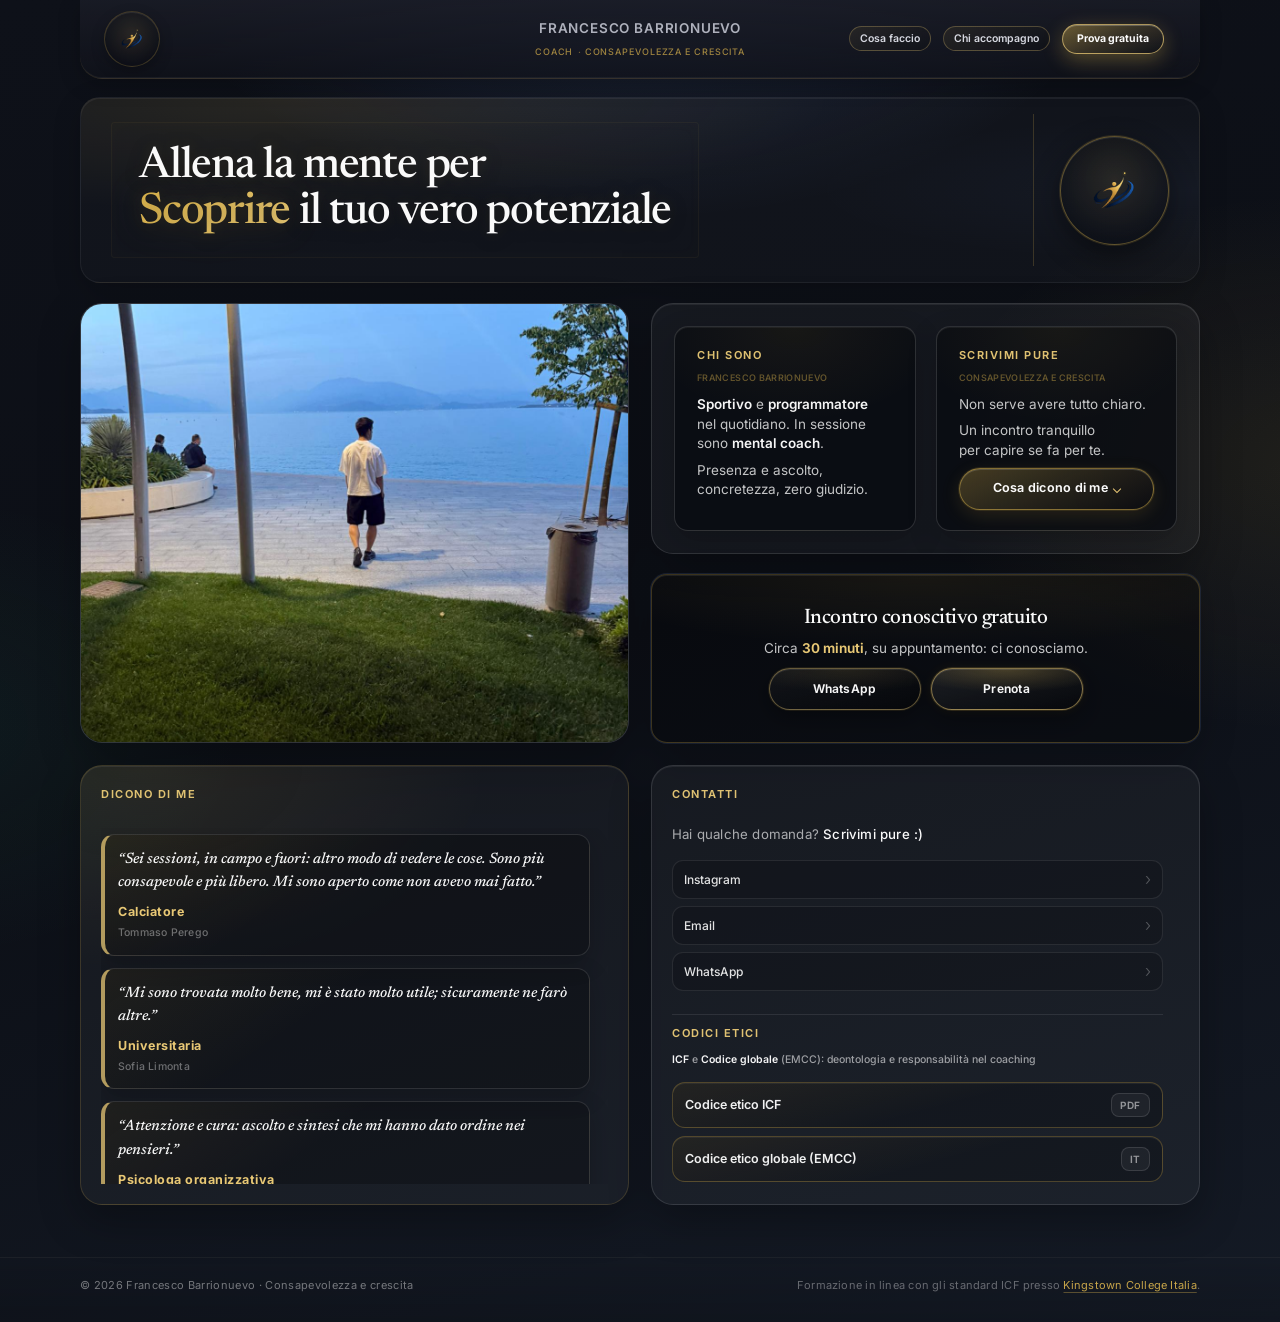
==== commit 2873ea97: "Add files via upload" ====
--- a/index.html
+++ b/index.html
@@ -366,6 +366,7 @@
 
             <div id="contatti" class="poster__quad-cell poster__quad-cell--contact poster__contact">
               <p class="poster__hint poster__hint--quad">Contatti</p>
+              <div class="poster__contact-scroll">
               <p class="poster__contact-invite">
                 Hai qualche domanda? <span class="poster__contact-invite-highlight">Scrivimi pure :)</span>
               </p>
@@ -439,6 +440,7 @@
                   </div>
                 </div>
               </div>
+              </div>
             </div>
 
           </div>
--- a/styles.css
+++ b/styles.css
@@ -5366,10 +5366,7 @@
     height: var(--poster-quadrant-height);
     max-height: var(--poster-quadrant-height);
     box-sizing: border-box;
-    overflow-x: hidden;
-    overflow-y: auto;
-    overscroll-behavior: contain;
-    scrollbar-gutter: stable;
+    overflow: hidden;
     align-self: stretch;
     min-width: 0;
     gap: clamp(6px, 1vw, 9px);
@@ -5632,10 +5629,7 @@
   }
 
   body.page-poster .poster__quad-cell--contact {
-    overflow-x: hidden;
-    overflow-y: auto;
-    overscroll-behavior: contain;
-    scrollbar-gutter: stable;
+    overflow: hidden;
   }
 }
 
@@ -6255,6 +6249,16 @@
     padding: 0;
     scrollbar-gutter: auto;
   }
+
+  .poster__quad-cell--contact .poster__contact-scroll {
+    flex: none;
+    max-height: none !important;
+    overflow: visible !important;
+    overscroll-behavior: auto;
+    touch-action: auto;
+    padding: 0;
+    scrollbar-gutter: auto;
+  }
 }
 
 /* Desktop largo (griglia 2×2): area feedback scrollabile nel quadrante */
@@ -6272,39 +6276,55 @@
     -webkit-overflow-scrolling: touch;
     overscroll-behavior: contain;
   }
-}
-
-/* Scrollbar sottile (Feedback + Contatti): come su desktop largo, anche finestra PC stretta */
+
+  .poster__contact-scroll {
+    flex: 1 1 0;
+    min-height: 0;
+    min-width: 0;
+    align-self: stretch;
+    display: flex;
+    flex-direction: column;
+    gap: clamp(6px, 1vw, 9px);
+    overflow-x: hidden;
+    overflow-y: auto;
+    padding: 2px 6px 2px 0;
+    scrollbar-gutter: stable;
+    -webkit-overflow-scrolling: touch;
+    overscroll-behavior: contain;
+  }
+}
+
+/* Scrollbar sottile (Feedback + Contatti): scroll interno, non sul riquadro arrotondato */
 .poster__feedback,
-.poster__quad-cell--contact {
+.poster__contact-scroll {
   scrollbar-width: thin;
   scrollbar-color: rgba(255, 255, 255, 0.14) transparent;
 }
 
 .poster__feedback::-webkit-scrollbar,
-.poster__quad-cell--contact::-webkit-scrollbar {
+.poster__contact-scroll::-webkit-scrollbar {
   width: 4px;
   height: 4px;
 }
 
 .poster__feedback::-webkit-scrollbar-track,
-.poster__quad-cell--contact::-webkit-scrollbar-track {
+.poster__contact-scroll::-webkit-scrollbar-track {
   background: transparent;
 }
 
 .poster__feedback::-webkit-scrollbar-thumb,
-.poster__quad-cell--contact::-webkit-scrollbar-thumb {
+.poster__contact-scroll::-webkit-scrollbar-thumb {
   background: rgba(255, 255, 255, 0.14);
   border-radius: 4px;
 }
 
 .poster__feedback::-webkit-scrollbar-thumb:hover,
-.poster__quad-cell--contact::-webkit-scrollbar-thumb:hover {
+.poster__contact-scroll::-webkit-scrollbar-thumb:hover {
   background: rgba(255, 255, 255, 0.22);
 }
 
 .poster__feedback::-webkit-scrollbar-button,
-.poster__quad-cell--contact::-webkit-scrollbar-button {
+.poster__contact-scroll::-webkit-scrollbar-button {
   display: none;
   width: 0;
   height: 0;
@@ -6380,6 +6400,15 @@
 .poster__quad-cell--contact.poster__contact {
   text-align: left;
   align-items: stretch;
+}
+
+.poster__contact-scroll {
+  display: flex;
+  flex-direction: column;
+  flex: 1 1 0;
+  min-height: 0;
+  min-width: 0;
+  gap: clamp(7px, 1vw, 10px);
 }
 
 .poster__contact-invite {
